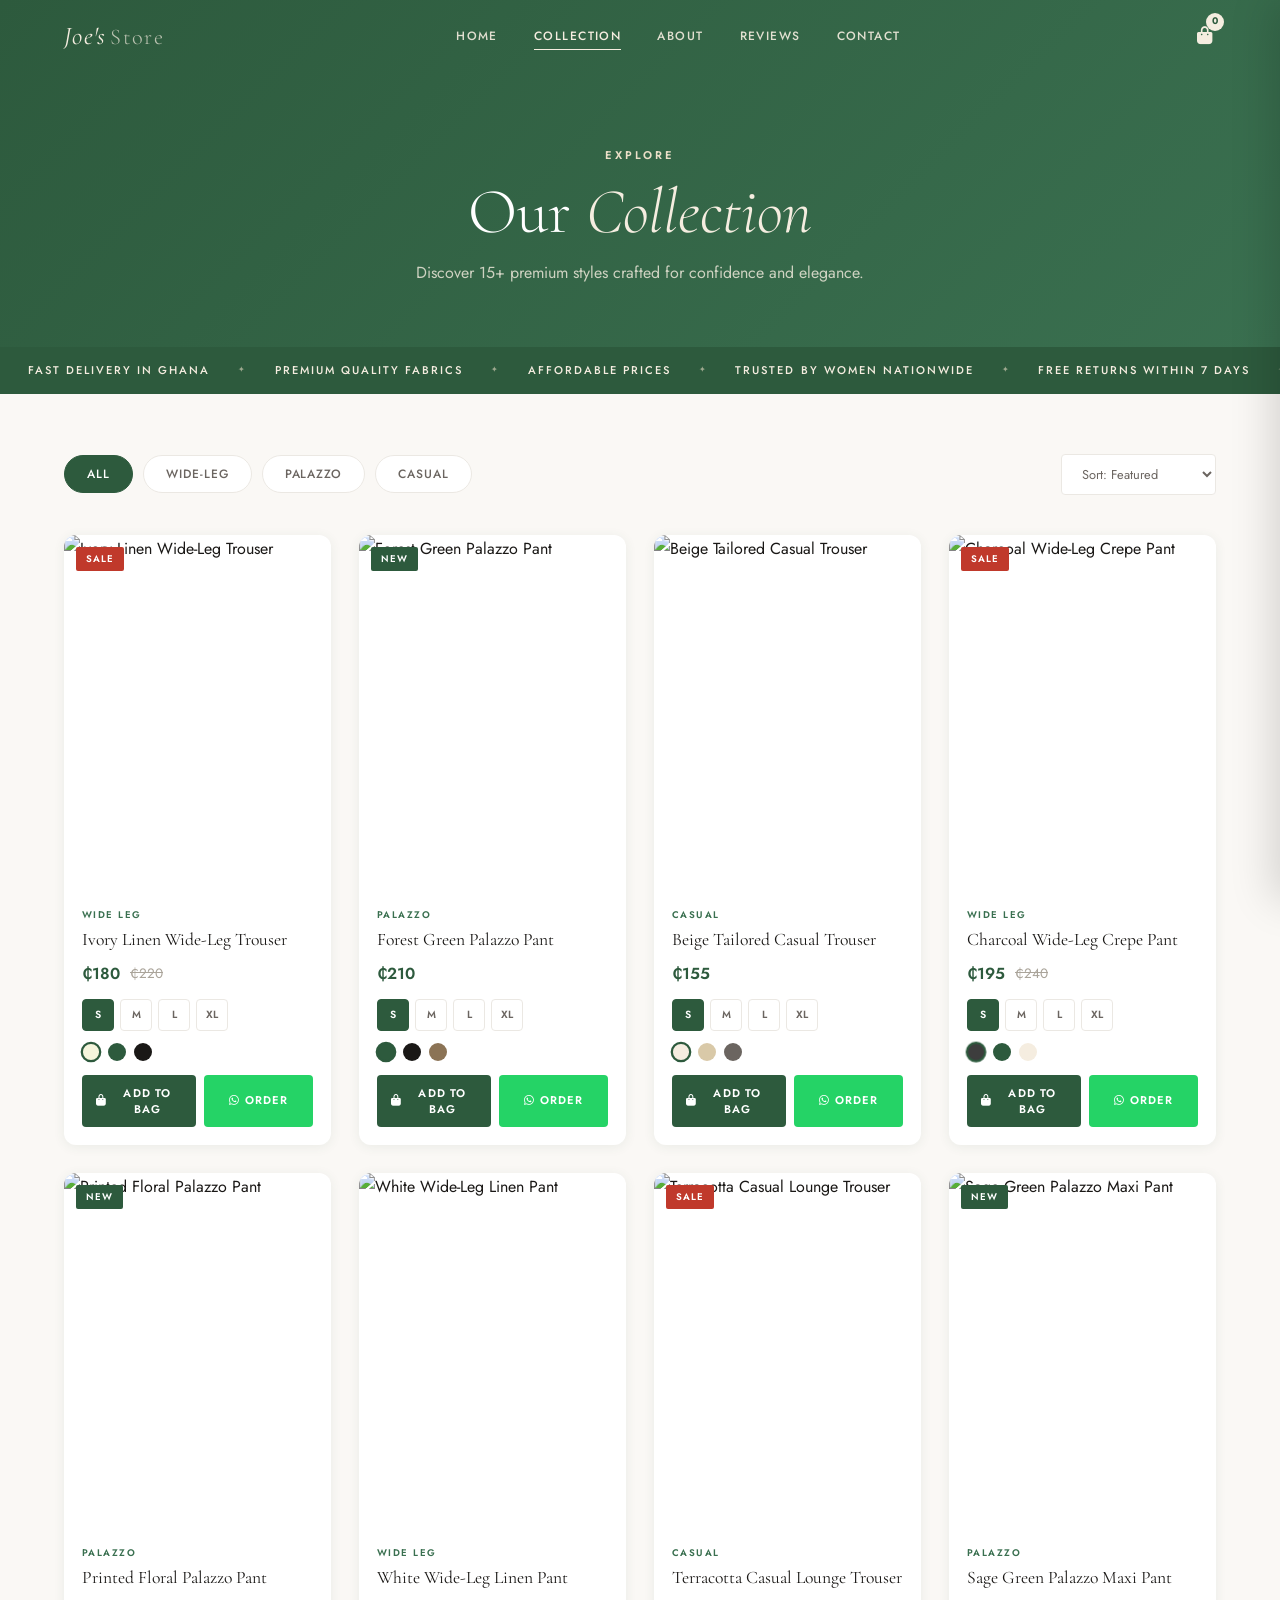
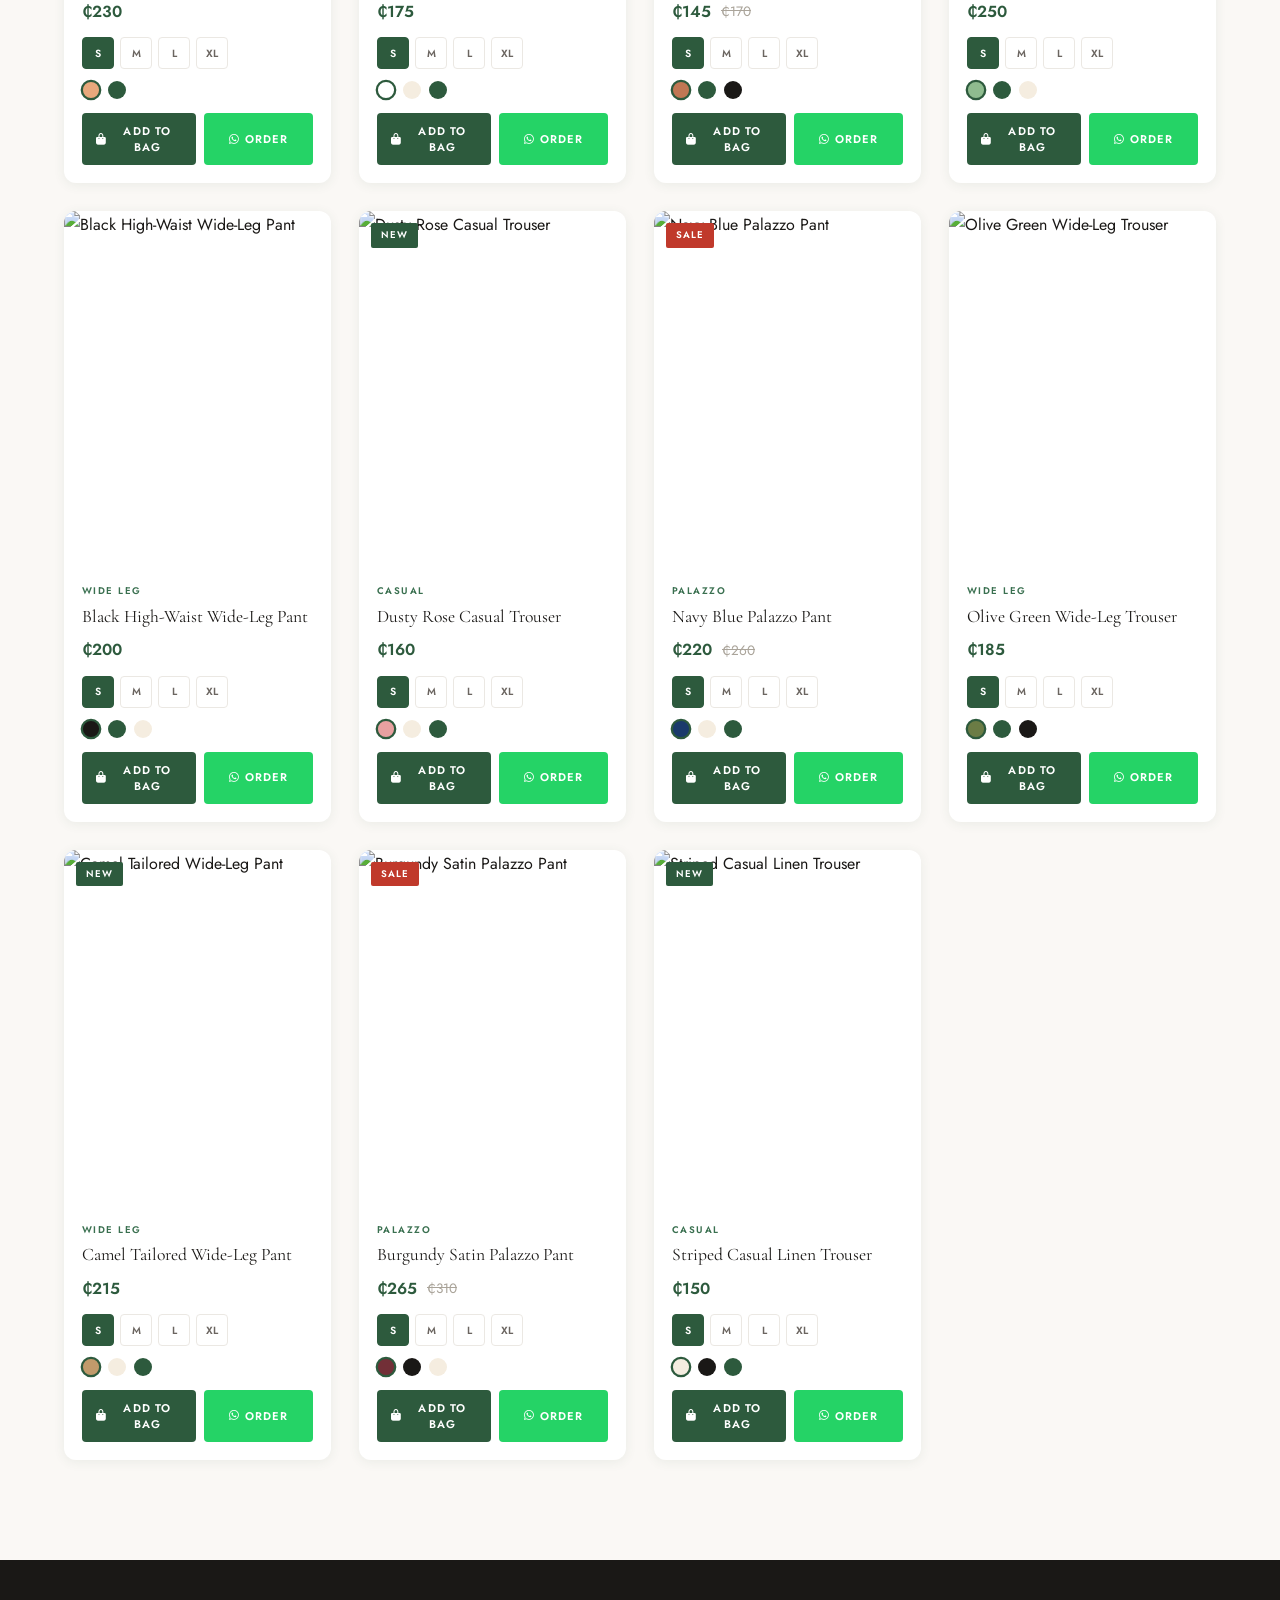
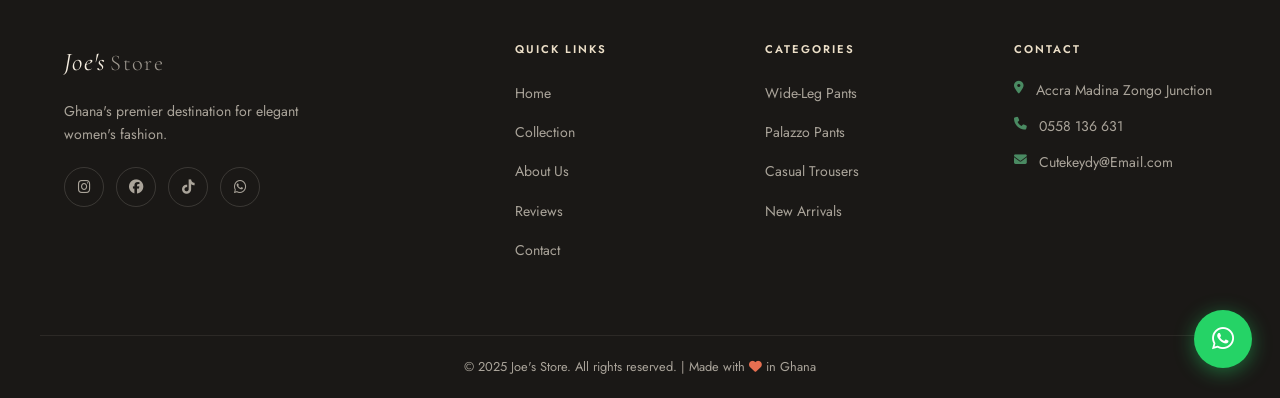
==== Collection.html @ 47471144 "first commit" ====
<!DOCTYPE html>
<html lang="en">
<head>
  <meta charset="UTF-8" />
  <meta name="viewport" content="width=device-width, initial-scale=1.0" />
  <title>Collection | Joe's Store – Premium Women's Fashion Ghana</title>
  <meta name="description" content="Browse Joe's Store full collection of wide-leg pants, palazzo pants, and casual trousers. Shop now with fast delivery across Ghana." />
  <link rel="stylesheet" href="style.css">
  <link rel="preconnect" href="https://fonts.googleapis.com" />
  <link rel="preconnect" href="https://fonts.gstatic.com" crossorigin />
  <link href="https://fonts.googleapis.com/css2?family=Cormorant+Garamond:ital,wght@0,300;0,400;0,500;0,600;1,300;1,400&family=Jost:wght@300;400;500;600&display=swap" rel="stylesheet" />
  <link rel="stylesheet" href="https://cdnjs.cloudflare.com/ajax/libs/aos/2.3.4/aos.css" />
  <link rel="stylesheet" href="https://cdnjs.cloudflare.com/ajax/libs/font-awesome/6.5.0/css/all.min.css" />
</head>
<body class="collection-page">

  <!-- POPUP NOTIFICATIONS -->
  <div id="popup-container"></div>

  <!-- BACK TO TOP -->
  <button id="back-to-top" aria-label="Back to top"><i class="fas fa-arrow-up"></i></button>

  <!-- WHATSAPP FLOAT -->
  <a href="https://wa.me/233558136631?text=Hello%20Joe's%20Store!%20I'd%20like%20to%20order." 
     class="whatsapp-float" target="_blank" rel="noopener" aria-label="Chat on WhatsApp">
    <i class="fab fa-whatsapp"></i>
    <span class="whatsapp-tooltip">Order on WhatsApp</span>
  </a>

  <!-- CART OVERLAY -->
  <div id="cart-overlay" class="cart-overlay"></div>

  <!-- CART SIDEBAR -->
  <div id="cart-sidebar" class="cart-sidebar">
    <div class="cart-header">
      <h3>Your Bag</h3>
      <button id="close-cart" aria-label="Close cart"><i class="fas fa-times"></i></button>
    </div>
    <div id="cart-items" class="cart-items"></div>
    <div class="cart-footer">
      <div class="cart-total">
        <span>Total</span>
        <span id="cart-total-price">₵0.00</span>
      </div>
      <a id="checkout-whatsapp" href="#" class="btn-checkout" target="_blank">
        <i class="fab fa-whatsapp"></i> Checkout via WhatsApp
      </a>
      <p class="cart-note">Orders processed via WhatsApp for personalised service</p>
    </div>
  </div>

  <!-- NAVIGATION -->
  <header id="navbar" class="navbar">
    <div class="nav-container">
      <a href="index.html" class="logo">
        <span class="logo-joe">Joe's</span>
        <span class="logo-store">Store</span>
      </a>
      <nav class="nav-links" id="nav-links">
        <a href="index.html" class="nav-link">Home</a>
        <a href="collection.html" class="nav-link active">Collection</a>
        <a href="index.html#about" class="nav-link">About</a>
        <a href="index.html#reviews" class="nav-link">Reviews</a>
        <a href="index.html#contact" class="nav-link">Contact</a>
      </nav>
      <div class="nav-actions">
        <button id="cart-btn" class="cart-btn" aria-label="Open cart">
          <i class="fas fa-shopping-bag"></i>
          <span id="cart-count" class="cart-count">0</span>
        </button>
        <button id="hamburger" class="hamburger" aria-label="Toggle menu">
          <span></span><span></span><span></span>
        </button>
      </div>
    </div>
  </header>

  <!-- MOBILE NAV -->
  <div id="mobile-nav" class="mobile-nav">
    <a href="index.html" class="mobile-link">Home</a>
    <a href="collection.html" class="mobile-link">Collection</a>
    <a href="index.html#about" class="mobile-link">About</a>
    <a href="index.html#reviews" class="mobile-link">Reviews</a>
    <a href="index.html#contact" class="mobile-link">Contact</a>
  </div>

  <!-- PAGE HERO -->
  <div class="page-hero">
    <div class="page-hero-content">
      <span class="section-label">Explore</span>
      <h1>Our <em>Collection</em></h1>
      <p>Discover 15+ premium styles crafted for confidence and elegance.</p>
    </div>
  </div>

  <!-- TICKER -->
  <div class="ticker-wrap">
    <div class="ticker-track">
      <span>Fast Delivery in Ghana</span><span class="ticker-dot">✦</span>
      <span>Premium Quality Fabrics</span><span class="ticker-dot">✦</span>
      <span>Affordable Prices</span><span class="ticker-dot">✦</span>
      <span>Trusted by Women Nationwide</span><span class="ticker-dot">✦</span>
      <span>Free Returns Within 7 Days</span><span class="ticker-dot">✦</span>
      <span>New Arrivals Weekly</span><span class="ticker-dot">✦</span>
      <span>Fast Delivery in Ghana</span><span class="ticker-dot">✦</span>
      <span>Premium Quality Fabrics</span><span class="ticker-dot">✦</span>
    </div>
  </div>

  <!-- FILTERS -->
  <section class="collection-section">
    <div class="container">
      <div class="filter-bar" data-aos="fade-up">
        <div class="filter-group">
          <button class="filter-btn active" data-filter="all">All</button>
          <button class="filter-btn" data-filter="wide-leg">Wide-Leg</button>
          <button class="filter-btn" data-filter="palazzo">Palazzo</button>
          <button class="filter-btn" data-filter="casual">Casual</button>
        </div>
        <div class="sort-group">
          <select id="sort-select" aria-label="Sort products">
            <option value="default">Sort: Featured</option>
            <option value="price-low">Price: Low to High</option>
            <option value="price-high">Price: High to Low</option>
            <option value="name">Name: A–Z</option>
          </select>
        </div>
      </div>
      <div class="products-grid" id="collection-grid"></div>
    </div>
  </section>

  <!-- FOOTER -->
  <footer class="footer">
    <div class="footer-container">
      <div class="footer-col">
        <a href="index.html" class="logo">
          <span class="logo-joe">Joe's</span>
          <span class="logo-store">Store</span>
        </a>
        <p class="footer-tagline">Ghana's premier destination for elegant women's fashion.</p>
        <div class="social-links">
          <a href="#" aria-label="Instagram"><i class="fab fa-instagram"></i></a>
          <a href="#" aria-label="Facebook"><i class="fab fa-facebook"></i></a>
          <a href="#" aria-label="TikTok"><i class="fab fa-tiktok"></i></a>
          <a href="https://wa.me/233558136631" aria-label="WhatsApp"><i class="fab fa-whatsapp"></i></a>
        </div>
      </div>
      <div class="footer-col">
        <h5>Quick Links</h5>
        <ul>
          <li><a href="index.html">Home</a></li>
          <li><a href="collection.html">Collection</a></li>
          <li><a href="index.html#about">About Us</a></li>
          <li><a href="index.html#reviews">Reviews</a></li>
          <li><a href="index.html#contact">Contact</a></li>
        </ul>
      </div>
      <div class="footer-col">
        <h5>Categories</h5>
        <ul>
          <li><a href="#">Wide-Leg Pants</a></li>
          <li><a href="#">Palazzo Pants</a></li>
          <li><a href="#">Casual Trousers</a></li>
          <li><a href="#">New Arrivals</a></li>
        </ul>
      </div>
      <div class="footer-col">
        <h5>Contact</h5>
        <ul class="footer-contact">
          <li><i class="fas fa-map-marker-alt"></i> Accra Madina Zongo Junction</li>
          <li><i class="fas fa-phone"></i> <a href="tel:+233558136631">0558 136 631</a></li>
          <li><i class="fas fa-envelope"></i> <a href="mailto:Cutekeydy@Email.com">Cutekeydy@Email.com</a></li>
        </ul>
      </div>
    </div>
    <div class="footer-bottom">
      <p>© 2025 Joe's Store. All rights reserved. | Made with <i class="fas fa-heart" style="color:#e76f51"></i> in Ghana</p>
    </div>
  </footer>

  <script src="https://cdnjs.cloudflare.com/ajax/libs/aos/2.3.4/aos.js"></script>
  <script src="main.js"></script>
</body>
</html>
---- style.css ----
/* =====================================================
   JOE'S STORE — PREMIUM FASHION CSS
   ===================================================== */

/* ── CSS VARIABLES ── */
:root {
  --beige: #f5ede0;
  --beige-mid: #ecdfc8;
  --beige-dark: #d9c9a8;
  --green: #2d5a3d;
  --green-mid: #3a7050;
  --green-light: #4a8a62;
  --green-pale: #e8f0ea;
  --white: #ffffff;
  --off-white: #faf8f5;
  --gray-100: #f5f3f0;
  --gray-200: #ebe8e3;
  --gray-400: #aaa49a;
  --gray-600: #6b6560;
  --gray-900: #1a1816;
  --font-serif: 'Cormorant Garamond', Georgia, serif;
  --font-sans: 'Jost', sans-serif;
  --shadow-sm: 0 2px 12px rgba(45,90,61,0.08);
  --shadow-md: 0 8px 32px rgba(45,90,61,0.12);
  --shadow-lg: 0 20px 60px rgba(45,90,61,0.15);
  --radius: 4px;
  --radius-lg: 12px;
  --transition: all 0.3s cubic-bezier(0.4, 0, 0.2, 1);
}

/* ── RESET & BASE ── */
*, *::before, *::after { box-sizing: border-box; margin: 0; padding: 0; }

html {
  scroll-behavior: smooth;
  font-size: 16px;
}

body {
  font-family: var(--font-sans);
  background: var(--off-white);
  color: var(--gray-900);
  line-height: 1.7;
  overflow-x: hidden;
}

body.menu-open, body.cart-open { overflow: hidden; }

img { max-width: 100%; height: auto; display: block; }
a { text-decoration: none; color: inherit; }
ul { list-style: none; }
button { cursor: pointer; border: none; background: none; font-family: inherit; }

.container {
  max-width: 1200px;
  margin: 0 auto;
  padding: 0 24px;
}

/* ── PRELOADER ── */
#preloader {
  position: fixed;
  inset: 0;
  background: var(--green);
  z-index: 9999;
  display: flex;
  align-items: center;
  justify-content: center;
  transition: opacity 0.6s ease, visibility 0.6s ease;
}
#preloader.hidden { opacity: 0; visibility: hidden; pointer-events: none; }

.preloader-inner { text-align: center; }

.preloader-logo {
  display: block;
  font-family: var(--font-serif);
  font-size: 2.5rem;
  font-weight: 300;
  color: var(--beige);
  letter-spacing: 0.1em;
  margin-bottom: 24px;
}

.preloader-bar {
  width: 200px;
  height: 2px;
  background: rgba(245,237,224,0.2);
  border-radius: 2px;
  overflow: hidden;
  margin: 0 auto;
}

.preloader-progress {
  height: 100%;
  background: var(--beige);
  border-radius: 2px;
  width: 0;
  animation: loadBar 1.8s ease forwards;
}

@keyframes loadBar { to { width: 100%; } }

/* ── TYPOGRAPHY ── */
.section-label {
  display: inline-block;
  font-family: var(--font-sans);
  font-size: 0.7rem;
  font-weight: 600;
  letter-spacing: 0.25em;
  text-transform: uppercase;
  color: var(--green-mid);
  margin-bottom: 12px;
}

.section-title {
  font-family: var(--font-serif);
  font-size: clamp(2rem, 4vw, 3rem);
  font-weight: 400;
  line-height: 1.15;
  color: var(--gray-900);
  margin-bottom: 16px;
}

.section-title em {
  font-style: italic;
  color: var(--green);
}

.section-sub {
  font-size: 1rem;
  color: var(--gray-600);
  max-width: 520px;
}

.section-head { margin-bottom: 56px; }
.section-head.centered { text-align: center; }
.section-head.centered .section-sub { margin: 0 auto; }

.section { padding: 100px 0; }

/* ── BUTTONS ── */
.btn-primary {
  display: inline-flex;
  align-items: center;
  gap: 10px;
  background: var(--green);
  color: var(--white);
  font-family: var(--font-sans);
  font-size: 0.8rem;
  font-weight: 500;
  letter-spacing: 0.12em;
  text-transform: uppercase;
  padding: 14px 32px;
  border-radius: var(--radius);
  transition: var(--transition);
  border: 1.5px solid var(--green);
}
.btn-primary:hover {
  background: var(--green-mid);
  border-color: var(--green-mid);
  transform: translateY(-2px);
  box-shadow: var(--shadow-md);
}
.btn-primary.full-width { width: 100%; justify-content: center; }

.btn-secondary {
  display: inline-flex;
  align-items: center;
  gap: 10px;
  background: transparent;
  color: var(--green);
  font-family: var(--font-sans);
  font-size: 0.8rem;
  font-weight: 500;
  letter-spacing: 0.12em;
  text-transform: uppercase;
  padding: 13px 30px;
  border-radius: var(--radius);
  border: 1.5px solid var(--green);
  transition: var(--transition);
}
.btn-secondary:hover {
  background: var(--green);
  color: var(--white);
}

.btn-hero {
  display: inline-flex;
  align-items: center;
  gap: 10px;
  background: var(--beige);
  color: var(--green);
  font-family: var(--font-sans);
  font-size: 0.8rem;
  font-weight: 600;
  letter-spacing: 0.15em;
  text-transform: uppercase;
  padding: 16px 36px;
  border-radius: var(--radius);
  transition: var(--transition);
  border: 1.5px solid transparent;
}
.btn-hero:hover {
  background: transparent;
  color: var(--beige);
  border-color: var(--beige);
  transform: translateY(-2px);
}

/* ── NAVBAR ── */
.navbar {
  position: fixed;
  top: 0; left: 0; right: 0;
  z-index: 1000;
  background: transparent;
  transition: background 0.4s ease, box-shadow 0.4s ease;
  padding: 0;
}
.navbar.scrolled {
  background: var(--white);
  box-shadow: var(--shadow-sm);
}
.navbar.scrolled .logo-joe { color: var(--green); }
.navbar.scrolled .logo-store { color: var(--gray-600); }
.navbar.scrolled .nav-link { color: var(--gray-900); }
.navbar.scrolled .nav-link:hover { color: var(--green); }
.navbar.scrolled .cart-btn { color: var(--gray-900); }
.navbar.scrolled .hamburger span { background: var(--gray-900); }

.nav-container {
  max-width: 1200px;
  margin: 0 auto;
  padding: 0 24px;
  height: 72px;
  display: flex;
  align-items: center;
  justify-content: space-between;
}

.logo {
  display: flex;
  align-items: baseline;
  gap: 4px;
  font-family: var(--font-serif);
  font-size: 1.6rem;
  font-weight: 400;
  letter-spacing: 0.05em;
}
.logo-joe { color: var(--beige); font-style: italic; transition: color 0.3s; }
.logo-store { color: rgba(245,237,224,0.7); font-weight: 300; font-size: 1.4rem; transition: color 0.3s; }

.nav-links {
  display: flex;
  align-items: center;
  gap: 36px;
}

.nav-link {
  font-size: 0.75rem;
  font-weight: 500;
  letter-spacing: 0.12em;
  text-transform: uppercase;
  color: rgba(245,237,224,0.9);
  position: relative;
  transition: color 0.3s;
}
.nav-link::after {
  content: '';
  position: absolute;
  bottom: -4px; left: 0;
  width: 0; height: 1.5px;
  background: currentColor;
  transition: width 0.3s ease;
}
.nav-link:hover::after,
.nav-link.active::after { width: 100%; }
.nav-link.active { color: var(--beige); }

.nav-actions { display: flex; align-items: center; gap: 16px; }

.cart-btn {
  position: relative;
  color: var(--beige);
  font-size: 1.1rem;
  padding: 4px;
  transition: var(--transition);
}
.cart-btn:hover { transform: scale(1.1); }

.cart-count {
  position: absolute;
  top: -6px; right: -8px;
  background: var(--beige);
  color: var(--green);
  font-size: 0.6rem;
  font-weight: 700;
  min-width: 18px;
  height: 18px;
  border-radius: 50%;
  display: flex;
  align-items: center;
  justify-content: center;
  line-height: 1;
}
.navbar.scrolled .cart-count { background: var(--green); color: var(--white); }

.hamburger {
  display: none;
  flex-direction: column;
  gap: 5px;
  padding: 4px;
  width: 30px;
}
.hamburger span {
  display: block;
  height: 1.5px;
  background: var(--beige);
  border-radius: 2px;
  transition: var(--transition);
  transform-origin: center;
}
.hamburger.open span:nth-child(1) { transform: rotate(45deg) translate(4.5px, 4.5px); }
.hamburger.open span:nth-child(2) { opacity: 0; transform: scaleX(0); }
.hamburger.open span:nth-child(3) { transform: rotate(-45deg) translate(4.5px, -4.5px); }

/* ── MOBILE NAV ── */
.mobile-nav {
  position: fixed;
  top: 72px; left: 0; right: 0;
  background: var(--white);
  z-index: 999;
  padding: 0;
  max-height: 0;
  overflow: hidden;
  transition: max-height 0.4s ease, box-shadow 0.4s ease;
  box-shadow: none;
}
.mobile-nav.open {
  max-height: 400px;
  box-shadow: var(--shadow-md);
}
.mobile-link {
  display: block;
  padding: 16px 28px;
  font-size: 0.85rem;
  font-weight: 500;
  letter-spacing: 0.1em;
  text-transform: uppercase;
  color: var(--gray-900);
  border-bottom: 1px solid var(--gray-200);
  transition: background 0.2s;
}
.mobile-link:hover { background: var(--gray-100); color: var(--green); }

/* ── HERO ── */
.hero {
  position: relative;
  height: 100vh;
  min-height: 600px;
  overflow: hidden;
}

.hero-slides { position: absolute; inset: 0; }

.hero-slide {
  position: absolute;
  inset: 0;
  background-size: cover;
  background-position: center;
  opacity: 0;
  transition: opacity 1.2s cubic-bezier(0.4, 0, 0.2, 1);
}
.hero-slide.active { opacity: 1; }

.slide-overlay {
  position: absolute;
  inset: 0;
  background: linear-gradient(
    135deg,
    rgba(26,24,22,0.72) 0%,
    rgba(45,90,61,0.4) 60%,
    rgba(26,24,22,0.3) 100%
  );
}

.slide-content {
  position: relative;
  z-index: 2;
  height: 100%;
  display: flex;
  flex-direction: column;
  justify-content: center;
  padding: 0 8vw;
  padding-top: 72px;
}

.slide-badge {
  display: inline-block;
  font-size: 0.65rem;
  font-weight: 500;
  letter-spacing: 0.2em;
  text-transform: uppercase;
  color: var(--beige-mid);
  margin-bottom: 20px;
  opacity: 0;
  transform: translateY(20px);
  animation: slideUp 0.8s ease forwards 0.3s;
}

.slide-title {
  font-family: var(--font-serif);
  font-size: clamp(3rem, 7vw, 6rem);
  font-weight: 300;
  line-height: 1.05;
  color: var(--white);
  margin-bottom: 20px;
  opacity: 0;
  transform: translateY(30px);
  animation: slideUp 0.9s ease forwards 0.5s;
}
.slide-title em { color: var(--beige); font-style: italic; }

.slide-sub {
  font-size: clamp(0.9rem, 1.5vw, 1.1rem);
  color: rgba(245,237,224,0.8);
  max-width: 480px;
  margin-bottom: 36px;
  line-height: 1.7;
  opacity: 0;
  transform: translateY(20px);
  animation: slideUp 0.9s ease forwards 0.7s;
}

.hero-slide.active .slide-badge,
.hero-slide.active .slide-title,
.hero-slide.active .slide-sub,
.hero-slide.active .btn-hero {
  animation-play-state: running;
}

.hero-slide:not(.active) .slide-badge,
.hero-slide:not(.active) .slide-title,
.hero-slide:not(.active) .slide-sub,
.hero-slide:not(.active) .btn-hero {
  opacity: 0;
  animation: none;
}

.btn-hero {
  opacity: 0;
  transform: translateY(20px);
  animation: slideUp 0.9s ease forwards 0.9s;
  width: fit-content;
}

@keyframes slideUp {
  to { opacity: 1; transform: translateY(0); }
}

.hero-controls {
  position: absolute;
  bottom: 36px;
  left: 50%;
  transform: translateX(-50%);
  z-index: 10;
  display: flex;
  align-items: center;
  gap: 20px;
}

.hero-prev, .hero-next {
  width: 40px; height: 40px;
  border-radius: 50%;
  border: 1.5px solid rgba(245,237,224,0.5);
  color: var(--beige);
  font-size: 0.75rem;
  display: flex;
  align-items: center;
  justify-content: center;
  transition: var(--transition);
}
.hero-prev:hover, .hero-next:hover {
  background: rgba(245,237,224,0.15);
  border-color: var(--beige);
}

.hero-dots { display: flex; gap: 8px; }

.hero-dot {
  width: 6px; height: 6px;
  border-radius: 50%;
  background: rgba(245,237,224,0.4);
  cursor: pointer;
  transition: var(--transition);
}
.hero-dot.active {
  background: var(--beige);
  width: 24px;
  border-radius: 3px;
}

/* ── TICKER ── */
.ticker-wrap {
  background: var(--green);
  overflow: hidden;
  padding: 14px 0;
}

.ticker-track {
  display: flex;
  align-items: center;
  gap: 0;
  white-space: nowrap;
  animation: ticker 30s linear infinite;
}

.ticker-track span {
  font-size: 0.7rem;
  font-weight: 500;
  letter-spacing: 0.18em;
  text-transform: uppercase;
  color: var(--beige);
  padding: 0 28px;
}

.ticker-dot {
  color: var(--beige-mid) !important;
  font-size: 0.5rem !important;
  padding: 0 !important;
  opacity: 0.6;
}

@keyframes ticker {
  0% { transform: translateX(0); }
  100% { transform: translateX(-50%); }
}

/* ── COLLECTION PREVIEW GRID ── */
.collection-preview { background: var(--off-white); }

.products-grid {
  display: grid;
  grid-template-columns: repeat(auto-fill, minmax(260px, 1fr));
  gap: 28px;
}

.preview-grid { grid-template-columns: repeat(4, 1fr); }

/* ── PRODUCT CARD ── */
.product-card {
  background: var(--white);
  border-radius: var(--radius-lg);
  overflow: hidden;
  box-shadow: var(--shadow-sm);
  transition: var(--transition);
  position: relative;
}
.product-card:hover {
  transform: translateY(-6px);
  box-shadow: var(--shadow-md);
}

.product-image-wrap {
  position: relative;
  overflow: hidden;
  aspect-ratio: 3/4;
}

.product-image-wrap img {
  width: 100%; height: 100%;
  object-fit: cover;
  transition: transform 0.6s cubic-bezier(0.4, 0, 0.2, 1);
}
.product-card:hover .product-image-wrap img { transform: scale(1.06); }

.product-badge {
  position: absolute;
  top: 12px; left: 12px;
  background: var(--green);
  color: var(--white);
  font-size: 0.6rem;
  font-weight: 600;
  letter-spacing: 0.1em;
  text-transform: uppercase;
  padding: 4px 10px;
  border-radius: 2px;
}
.product-badge.sale { background: #c0392b; }
.product-badge.new { background: var(--green); }

.product-actions-hover {
  position: absolute;
  bottom: 0; left: 0; right: 0;
  background: linear-gradient(to top, rgba(45,90,61,0.9), transparent);
  padding: 20px 16px 16px;
  transform: translateY(100%);
  transition: transform 0.35s ease;
  display: flex;
  gap: 8px;
}
.product-card:hover .product-actions-hover { transform: translateY(0); }

.product-info {
  padding: 16px 18px 18px;
}

.product-category {
  font-size: 0.6rem;
  font-weight: 600;
  letter-spacing: 0.15em;
  text-transform: uppercase;
  color: var(--green-mid);
  margin-bottom: 6px;
}

.product-name {
  font-family: var(--font-serif);
  font-size: 1.1rem;
  font-weight: 400;
  color: var(--gray-900);
  margin-bottom: 8px;
  line-height: 1.3;
}

.product-price-row {
  display: flex;
  align-items: center;
  gap: 10px;
  margin-bottom: 12px;
}

.product-price {
  font-size: 1rem;
  font-weight: 600;
  color: var(--green);
}
.product-price-old {
  font-size: 0.85rem;
  color: var(--gray-400);
  text-decoration: line-through;
}

.product-sizes {
  display: flex;
  gap: 6px;
  margin-bottom: 12px;
  flex-wrap: wrap;
}

.size-btn {
  width: 32px; height: 32px;
  border-radius: 4px;
  border: 1.5px solid var(--gray-200);
  font-size: 0.65rem;
  font-weight: 600;
  color: var(--gray-600);
  transition: var(--transition);
  display: flex;
  align-items: center;
  justify-content: center;
}
.size-btn:hover, .size-btn.selected {
  border-color: var(--green);
  background: var(--green);
  color: var(--white);
}

.product-colors {
  display: flex;
  gap: 8px;
  margin-bottom: 14px;
  align-items: center;
}

.color-dot {
  width: 18px; height: 18px;
  border-radius: 50%;
  cursor: pointer;
  border: 2px solid transparent;
  transition: var(--transition);
}
.color-dot:hover, .color-dot.selected {
  border-color: var(--green);
  transform: scale(1.15);
}

.product-btns {
  display: flex;
  gap: 8px;
}

.btn-add-cart {
  flex: 1;
  background: var(--green);
  color: var(--white);
  font-size: 0.7rem;
  font-weight: 600;
  letter-spacing: 0.1em;
  text-transform: uppercase;
  padding: 10px 14px;
  border-radius: var(--radius);
  transition: var(--transition);
  display: flex;
  align-items: center;
  justify-content: center;
  gap: 6px;
}
.btn-add-cart:hover { background: var(--green-mid); }

.btn-whatsapp-product {
  flex: 1;
  background: #25D366;
  color: var(--white);
  font-size: 0.7rem;
  font-weight: 600;
  letter-spacing: 0.08em;
  padding: 10px 12px;
  border-radius: var(--radius);
  transition: var(--transition);
  display: flex;
  align-items: center;
  justify-content: center;
  gap: 6px;
  text-transform: uppercase;
}
.btn-whatsapp-product:hover { background: #1ebe5d; }

.collection-cta { text-align: center; margin-top: 56px; }

/* ── ABOUT ── */
.about-section { background: var(--beige); }

.about-container {
  display: grid;
  grid-template-columns: 1fr 1fr;
  gap: 80px;
  align-items: center;
}

.about-image {
  position: relative;
}

.about-image img {
  width: 100%;
  aspect-ratio: 4/5;
  object-fit: cover;
  border-radius: var(--radius-lg);
  box-shadow: var(--shadow-lg);
}

.about-badge {
  position: absolute;
  bottom: -20px; right: -20px;
  background: var(--green);
  color: var(--beige);
  font-size: 0.7rem;
  font-weight: 500;
  letter-spacing: 0.1em;
  padding: 14px 20px;
  border-radius: var(--radius);
}

.about-content p {
  font-size: 1rem;
  color: var(--gray-600);
  margin-bottom: 20px;
  line-height: 1.8;
}

.about-stats {
  display: flex;
  gap: 32px;
  margin-top: 36px;
  padding-top: 32px;
  border-top: 1px solid var(--beige-dark);
}

.stat strong {
  display: block;
  font-family: var(--font-serif);
  font-size: 1.8rem;
  font-weight: 500;
  color: var(--green);
  margin-bottom: 4px;
}

.stat span {
  font-size: 0.75rem;
  color: var(--gray-600);
  letter-spacing: 0.08em;
}

/* ── WHY ── */
.why-section { background: var(--off-white); }

.why-grid {
  display: grid;
  grid-template-columns: repeat(4, 1fr);
  gap: 24px;
}

.why-card {
  background: var(--white);
  border-radius: var(--radius-lg);
  padding: 36px 28px;
  text-align: center;
  box-shadow: var(--shadow-sm);
  transition: var(--transition);
  border-bottom: 3px solid transparent;
}
.why-card:hover {
  border-bottom-color: var(--green);
  transform: translateY(-4px);
  box-shadow: var(--shadow-md);
}

.why-icon {
  width: 60px; height: 60px;
  background: var(--green-pale);
  border-radius: 50%;
  display: flex;
  align-items: center;
  justify-content: center;
  margin: 0 auto 20px;
  font-size: 1.3rem;
  color: var(--green);
  transition: var(--transition);
}
.why-card:hover .why-icon {
  background: var(--green);
  color: var(--white);
}

.why-card h4 {
  font-family: var(--font-serif);
  font-size: 1.2rem;
  font-weight: 500;
  color: var(--gray-900);
  margin-bottom: 12px;
}

.why-card p {
  font-size: 0.9rem;
  color: var(--gray-600);
  line-height: 1.7;
}

/* ── COUNTDOWN ── */
.countdown-section {
  background: linear-gradient(135deg, var(--green) 0%, var(--green-mid) 100%);
  padding: 80px 0;
}

.countdown-inner { text-align: center; }
.countdown-inner .section-label { color: var(--beige-mid); }

.countdown-title {
  font-family: var(--font-serif);
  font-size: clamp(2rem, 4vw, 3rem);
  font-weight: 300;
  color: var(--white);
  margin-bottom: 40px;
}

.countdown-timer {
  display: flex;
  align-items: center;
  justify-content: center;
  gap: 8px;
  margin-bottom: 32px;
  flex-wrap: wrap;
}

.time-block {
  background: rgba(245,237,224,0.1);
  border: 1px solid rgba(245,237,224,0.2);
  border-radius: var(--radius-lg);
  padding: 20px 28px;
  min-width: 90px;
  text-align: center;
}

.time-block span {
  display: block;
  font-family: var(--font-serif);
  font-size: 3rem;
  font-weight: 300;
  color: var(--beige);
  line-height: 1;
  margin-bottom: 6px;
}

.time-block label {
  font-size: 0.6rem;
  font-weight: 600;
  letter-spacing: 0.15em;
  text-transform: uppercase;
  color: var(--beige-mid);
}

.time-sep {
  font-size: 2rem;
  color: rgba(245,237,224,0.4);
  margin-top: -16px;
  font-family: var(--font-serif);
}

.countdown-text {
  font-size: 1rem;
  color: rgba(245,237,224,0.85);
  margin-bottom: 32px;
}
.countdown-text strong { color: var(--beige); }

/* ── REVIEWS ── */
.reviews-section { background: var(--gray-100); }

.google-badge {
  display: inline-flex;
  align-items: center;
  gap: 8px;
  background: var(--white);
  border: 1px solid var(--gray-200);
  border-radius: 20px;
  padding: 6px 14px;
  font-size: 0.75rem;
  font-weight: 500;
  color: var(--gray-600);
  margin-top: 12px;
}
.google-badge i { color: #4285f4; }

.reviews-grid {
  display: grid;
  grid-template-columns: repeat(3, 1fr);
  gap: 24px;
  margin-bottom: 48px;
}

.review-card {
  background: var(--white);
  border-radius: var(--radius-lg);
  padding: 28px;
  box-shadow: var(--shadow-sm);
  transition: var(--transition);
}
.review-card:hover {
  box-shadow: var(--shadow-md);
  transform: translateY(-3px);
}

.review-stars {
  color: #f4c542;
  font-size: 0.9rem;
  letter-spacing: 2px;
  margin-bottom: 14px;
}

.review-card p {
  font-size: 0.92rem;
  color: var(--gray-600);
  line-height: 1.75;
  margin-bottom: 20px;
  font-style: italic;
}

.reviewer {
  display: flex;
  align-items: center;
  gap: 12px;
}

.reviewer-avatar {
  width: 42px; height: 42px;
  background: var(--green);
  color: var(--beige);
  border-radius: 50%;
  font-size: 0.75rem;
  font-weight: 600;
  display: flex;
  align-items: center;
  justify-content: center;
  flex-shrink: 0;
}

.reviewer strong {
  display: block;
  font-size: 0.88rem;
  font-weight: 600;
  color: var(--gray-900);
}

.reviewer span {
  font-size: 0.75rem;
  color: var(--gray-400);
}

.reviews-cta { text-align: center; }

/* ── FAQ ── */
.faq-section { background: var(--off-white); }

.faq-container { max-width: 760px; }

.faq-list { margin-top: 20px; }

.faq-item {
  border-bottom: 1px solid var(--gray-200);
}

.faq-q {
  width: 100%;
  display: flex;
  align-items: center;
  justify-content: space-between;
  padding: 20px 0;
  font-size: 0.95rem;
  font-weight: 500;
  color: var(--gray-900);
  text-align: left;
  gap: 16px;
  transition: color 0.3s;
}
.faq-q:hover { color: var(--green); }

.faq-q i {
  font-size: 0.75rem;
  color: var(--green);
  flex-shrink: 0;
  transition: transform 0.3s ease;
}
.faq-item.open .faq-q i { transform: rotate(45deg); }

.faq-a {
  max-height: 0;
  overflow: hidden;
  transition: max-height 0.4s ease, padding 0.3s ease;
}
.faq-item.open .faq-a { max-height: 200px; }

.faq-a p {
  font-size: 0.9rem;
  color: var(--gray-600);
  line-height: 1.8;
  padding-bottom: 20px;
}

/* ── CONTACT ── */
.contact-section { background: var(--beige); }

.contact-container {
  display: grid;
  grid-template-columns: 1fr 1fr;
  gap: 80px;
  align-items: start;
}

.contact-item {
  display: flex;
  align-items: flex-start;
  gap: 16px;
  margin-bottom: 20px;
}

.contact-item i {
  width: 20px;
  color: var(--green);
  font-size: 0.9rem;
  margin-top: 3px;
  flex-shrink: 0;
}

.contact-item p, .contact-item a {
  font-size: 0.95rem;
  color: var(--gray-600);
  line-height: 1.6;
}
.contact-item a:hover { color: var(--green); }

.social-links {
  display: flex;
  gap: 12px;
  margin-top: 28px;
}

.social-links a {
  width: 40px; height: 40px;
  border-radius: 50%;
  border: 1.5px solid var(--gray-200);
  display: flex;
  align-items: center;
  justify-content: center;
  font-size: 0.9rem;
  color: var(--gray-600);
  transition: var(--transition);
}
.social-links a:hover {
  background: var(--green);
  border-color: var(--green);
  color: var(--white);
}

/* Contact Form */
.contact-form-wrap {
  background: var(--white);
  border-radius: var(--radius-lg);
  padding: 40px;
  box-shadow: var(--shadow-sm);
}

.form-group { margin-bottom: 16px; }

.form-group input,
.form-group textarea {
  width: 100%;
  padding: 14px 18px;
  border: 1.5px solid var(--gray-200);
  border-radius: var(--radius);
  font-family: var(--font-sans);
  font-size: 0.9rem;
  color: var(--gray-900);
  background: var(--off-white);
  transition: border-color 0.3s;
  outline: none;
  resize: none;
}
.form-group input:focus,
.form-group textarea:focus {
  border-color: var(--green);
  background: var(--white);
}
.form-group input::placeholder,
.form-group textarea::placeholder { color: var(--gray-400); }

/* ── CART SIDEBAR ── */
.cart-overlay {
  position: fixed;
  inset: 0;
  background: rgba(26,24,22,0.5);
  z-index: 1100;
  opacity: 0;
  visibility: hidden;
  transition: opacity 0.3s ease, visibility 0.3s ease;
  backdrop-filter: blur(2px);
}
.cart-overlay.active { opacity: 1; visibility: visible; }

.cart-sidebar {
  position: fixed;
  top: 0; right: 0;
  width: min(420px, 100vw);
  height: 100vh;
  background: var(--white);
  z-index: 1200;
  transform: translateX(100%);
  transition: transform 0.4s cubic-bezier(0.4, 0, 0.2, 1);
  display: flex;
  flex-direction: column;
  box-shadow: -8px 0 40px rgba(0,0,0,0.15);
}
.cart-sidebar.open { transform: translateX(0); }

.cart-header {
  padding: 24px 28px;
  border-bottom: 1px solid var(--gray-200);
  display: flex;
  align-items: center;
  justify-content: space-between;
}

.cart-header h3 {
  font-family: var(--font-serif);
  font-size: 1.4rem;
  font-weight: 400;
}

#close-cart {
  width: 36px; height: 36px;
  border-radius: 50%;
  background: var(--gray-100);
  display: flex;
  align-items: center;
  justify-content: center;
  font-size: 0.9rem;
  color: var(--gray-600);
  transition: var(--transition);
}
#close-cart:hover { background: var(--gray-200); }

.cart-items {
  flex: 1;
  overflow-y: auto;
  padding: 20px 28px;
}

.cart-empty {
  text-align: center;
  padding: 60px 20px;
  color: var(--gray-400);
}

.cart-empty i { font-size: 3rem; margin-bottom: 16px; }
.cart-empty p { font-size: 0.9rem; }

.cart-item {
  display: flex;
  gap: 14px;
  padding: 14px 0;
  border-bottom: 1px solid var(--gray-200);
}

.cart-item-img {
  width: 72px; height: 90px;
  border-radius: var(--radius);
  object-fit: cover;
  flex-shrink: 0;
}

.cart-item-info { flex: 1; }

.cart-item-name {
  font-family: var(--font-serif);
  font-size: 0.95rem;
  font-weight: 400;
  color: var(--gray-900);
  margin-bottom: 4px;
}

.cart-item-meta {
  font-size: 0.75rem;
  color: var(--gray-400);
  margin-bottom: 10px;
}

.cart-item-controls {
  display: flex;
  align-items: center;
  gap: 10px;
}

.qty-btn {
  width: 28px; height: 28px;
  border-radius: var(--radius);
  background: var(--gray-100);
  font-size: 0.8rem;
  color: var(--gray-900);
  display: flex;
  align-items: center;
  justify-content: center;
  transition: var(--transition);
}
.qty-btn:hover { background: var(--green); color: var(--white); }

.qty-display { font-size: 0.9rem; font-weight: 600; min-width: 20px; text-align: center; }

.cart-item-price {
  font-size: 0.9rem;
  font-weight: 600;
  color: var(--green);
  white-space: nowrap;
  align-self: center;
}

.btn-remove-item {
  font-size: 0.75rem;
  color: var(--gray-400);
  transition: color 0.3s;
  padding: 2px;
}
.btn-remove-item:hover { color: #c0392b; }

.cart-footer {
  padding: 20px 28px 28px;
  border-top: 1px solid var(--gray-200);
  background: var(--off-white);
}

.cart-total {
  display: flex;
  justify-content: space-between;
  align-items: center;
  margin-bottom: 16px;
  font-size: 1rem;
  font-weight: 600;
}

#cart-total-price { color: var(--green); font-size: 1.2rem; }

.btn-checkout {
  display: flex;
  align-items: center;
  justify-content: center;
  gap: 10px;
  width: 100%;
  background: #25D366;
  color: var(--white);
  font-size: 0.8rem;
  font-weight: 600;
  letter-spacing: 0.1em;
  text-transform: uppercase;
  padding: 15px;
  border-radius: var(--radius);
  transition: var(--transition);
  margin-bottom: 10px;
}
.btn-checkout:hover { background: #1ebe5d; }
.btn-checkout i { font-size: 1.1rem; }

.cart-note {
  font-size: 0.72rem;
  color: var(--gray-400);
  text-align: center;
  line-height: 1.5;
}

/* ── POPUP NOTIFICATIONS ── */
#popup-container {
  position: fixed;
  bottom: 100px;
  left: 20px;
  z-index: 2000;
  display: flex;
  flex-direction: column;
  gap: 10px;
}

.popup-notification {
  display: flex;
  align-items: center;
  gap: 12px;
  background: var(--white);
  border-radius: var(--radius-lg);
  padding: 14px 18px;
  box-shadow: var(--shadow-md);
  max-width: 300px;
  border-left: 4px solid var(--green);
  animation: popupIn 0.4s cubic-bezier(0.4, 0, 0.2, 1) forwards;
  transition: opacity 0.3s ease;
}
.popup-notification.fade-out { opacity: 0; transform: translateX(-10px); }

.popup-icon {
  width: 36px; height: 36px;
  background: var(--green-pale);
  border-radius: 50%;
  display: flex;
  align-items: center;
  justify-content: center;
  font-size: 0.9rem;
  color: var(--green);
  flex-shrink: 0;
}

.popup-text strong {
  display: block;
  font-size: 0.82rem;
  font-weight: 600;
  color: var(--gray-900);
  margin-bottom: 2px;
}

.popup-text span {
  font-size: 0.72rem;
  color: var(--gray-400);
}

@keyframes popupIn {
  from { opacity: 0; transform: translateX(-20px); }
  to { opacity: 1; transform: translateX(0); }
}

/* ── WHATSAPP FLOAT ── */
.whatsapp-float {
  position: fixed;
  bottom: 30px; right: 28px;
  width: 58px; height: 58px;
  background: #25D366;
  border-radius: 50%;
  display: flex;
  align-items: center;
  justify-content: center;
  font-size: 1.6rem;
  color: var(--white);
  z-index: 900;
  box-shadow: 0 4px 20px rgba(37,211,102,0.45);
  transition: var(--transition);
}
.whatsapp-float:hover {
  transform: scale(1.1);
  box-shadow: 0 8px 28px rgba(37,211,102,0.55);
}
.whatsapp-tooltip {
  position: absolute;
  right: 68px;
  background: var(--gray-900);
  color: var(--white);
  font-size: 0.72rem;
  font-weight: 500;
  padding: 6px 12px;
  border-radius: 4px;
  white-space: nowrap;
  opacity: 0;
  pointer-events: none;
  transition: opacity 0.3s;
}
.whatsapp-tooltip::after {
  content: '';
  position: absolute;
  left: 100%; top: 50%;
  transform: translateY(-50%);
  border: 5px solid transparent;
  border-left-color: var(--gray-900);
}
.whatsapp-float:hover .whatsapp-tooltip { opacity: 1; }

/* ── BACK TO TOP ── */
#back-to-top {
  position: fixed;
  bottom: 100px; right: 28px;
  width: 44px; height: 44px;
  background: var(--green);
  color: var(--white);
  border-radius: 50%;
  display: flex;
  align-items: center;
  justify-content: center;
  z-index: 900;
  opacity: 0;
  visibility: hidden;
  transform: translateY(10px);
  transition: var(--transition);
  box-shadow: var(--shadow-md);
  font-size: 0.85rem;
}
#back-to-top.visible {
  opacity: 1;
  visibility: visible;
  transform: translateY(0);
}
#back-to-top:hover { background: var(--green-mid); transform: translateY(-3px); }

/* ── FOOTER ── */
.footer { background: var(--gray-900); padding: 80px 0 0; }

.footer-container {
  max-width: 1200px;
  margin: 0 auto;
  padding: 0 24px;
  display: grid;
  grid-template-columns: 2fr 1fr 1fr 1fr;
  gap: 48px;
  padding-bottom: 60px;
}

.footer .logo-joe { color: var(--beige); }
.footer .logo-store { color: rgba(245,237,224,0.6); }

.footer-tagline {
  font-size: 0.88rem;
  color: var(--gray-400);
  margin-top: 16px;
  line-height: 1.7;
  max-width: 280px;
}

.footer-col h5 {
  font-family: var(--font-sans);
  font-size: 0.7rem;
  font-weight: 600;
  letter-spacing: 0.18em;
  text-transform: uppercase;
  color: var(--beige-mid);
  margin-bottom: 20px;
}

.footer-col ul li { margin-bottom: 12px; }

.footer-col ul li a {
  font-size: 0.88rem;
  color: var(--gray-400);
  transition: color 0.3s;
}
.footer-col ul li a:hover { color: var(--beige); }

.footer-contact li {
  display: flex;
  align-items: flex-start;
  gap: 12px;
  font-size: 0.88rem;
  color: var(--gray-400);
  margin-bottom: 12px;
}
.footer-contact li i {
  color: var(--green-light);
  font-size: 0.8rem;
  margin-top: 3px;
  flex-shrink: 0;
}
.footer-contact a { color: var(--gray-400); transition: color 0.3s; }
.footer-contact a:hover { color: var(--beige); }

.footer-hours {
  margin-top: 20px;
  font-size: 0.82rem;
  color: var(--gray-400);
  line-height: 1.8;
}

.footer .social-links { margin-top: 20px; }
.footer .social-links a { border-color: rgba(245,237,224,0.15); color: var(--gray-400); }
.footer .social-links a:hover { background: var(--green); border-color: var(--green); color: var(--white); }

.footer-bottom {
  border-top: 1px solid rgba(245,237,224,0.08);
  padding: 20px 24px;
  max-width: 1200px;
  margin: 0 auto;
  text-align: center;
}

.footer-bottom p {
  font-size: 0.8rem;
  color: var(--gray-400);
}

/* ── COLLECTION PAGE SPECIFIC ── */
.collection-page body { }

.page-hero {
  background: linear-gradient(135deg, var(--green) 0%, var(--green-mid) 100%);
  padding: 140px 0 60px;
  text-align: center;
}

.page-hero .section-label { color: var(--beige-mid); }

.page-hero h1 {
  font-family: var(--font-serif);
  font-size: clamp(2.5rem, 5vw, 4rem);
  font-weight: 300;
  color: var(--white);
  line-height: 1.1;
  margin-bottom: 12px;
}
.page-hero h1 em { color: var(--beige); }

.page-hero p {
  font-size: 1rem;
  color: rgba(245,237,224,0.8);
}

.collection-section { padding: 60px 0 100px; }

.filter-bar {
  display: flex;
  align-items: center;
  justify-content: space-between;
  margin-bottom: 40px;
  flex-wrap: wrap;
  gap: 16px;
}

.filter-group { display: flex; gap: 10px; flex-wrap: wrap; }

.filter-btn {
  padding: 9px 22px;
  border-radius: 24px;
  border: 1.5px solid var(--gray-200);
  font-size: 0.75rem;
  font-weight: 500;
  letter-spacing: 0.08em;
  text-transform: uppercase;
  color: var(--gray-600);
  background: var(--white);
  transition: var(--transition);
}
.filter-btn:hover, .filter-btn.active {
  background: var(--green);
  border-color: var(--green);
  color: var(--white);
}

#sort-select {
  padding: 9px 16px;
  border: 1.5px solid var(--gray-200);
  border-radius: var(--radius);
  font-family: var(--font-sans);
  font-size: 0.8rem;
  color: var(--gray-600);
  background: var(--white);
  outline: none;
  cursor: pointer;
  transition: border-color 0.3s;
}
#sort-select:focus { border-color: var(--green); }

/* ── AOS OVERRIDES ── */
[data-aos] { pointer-events: none; }
[data-aos].aos-animate { pointer-events: auto; }

/* ── RESPONSIVE ── */
@media (max-width: 1100px) {
  .preview-grid { grid-template-columns: repeat(3, 1fr); }
  .why-grid { grid-template-columns: repeat(2, 1fr); }
  .footer-container { grid-template-columns: 1fr 1fr; gap: 36px; }
}

@media (max-width: 900px) {
  .about-container { grid-template-columns: 1fr; gap: 48px; }
  .about-image { max-width: 480px; }
  .reviews-grid { grid-template-columns: repeat(2, 1fr); }
  .contact-container { grid-template-columns: 1fr; gap: 48px; }
  .nav-links { display: none; }
  .hamburger { display: flex; }
}

@media (max-width: 768px) {
  .section { padding: 70px 0; }
  .preview-grid { grid-template-columns: repeat(2, 1fr); }
  .products-grid { grid-template-columns: repeat(2, 1fr); gap: 16px; }
  .why-grid { grid-template-columns: 1fr 1fr; gap: 16px; }
  .reviews-grid { grid-template-columns: 1fr; }
  .about-stats { flex-direction: column; gap: 20px; }
  .footer-container { grid-template-columns: 1fr; }
  .countdown-timer { gap: 6px; }
  .time-block { min-width: 70px; padding: 16px 16px; }
  .time-block span { font-size: 2.2rem; }
  #popup-container { bottom: 80px; left: 12px; right: 12px; }
  .popup-notification { max-width: 100%; }
}

@media (max-width: 480px) {
  .preview-grid { grid-template-columns: 1fr 1fr; }
  .products-grid { grid-template-columns: 1fr 1fr; gap: 12px; }
  .product-info { padding: 12px 14px 14px; }
  .product-name { font-size: 0.95rem; }
  .product-btns { flex-direction: column; }
  .slide-content { padding: 0 24px; }
  .slide-title { font-size: 2.4rem; }
  .about-badge { right: 0; bottom: -14px; }
  .contact-form-wrap { padding: 24px 20px; }
  .cart-sidebar { width: 100vw; }
}

/* ── SMOOTH PAGE TRANSITION ── */
.page-transition {
  animation: pageFadeIn 0.5s ease forwards;
}
@keyframes pageFadeIn {
  from { opacity: 0; transform: translateY(8px); }
  to { opacity: 1; transform: translateY(0); }
}
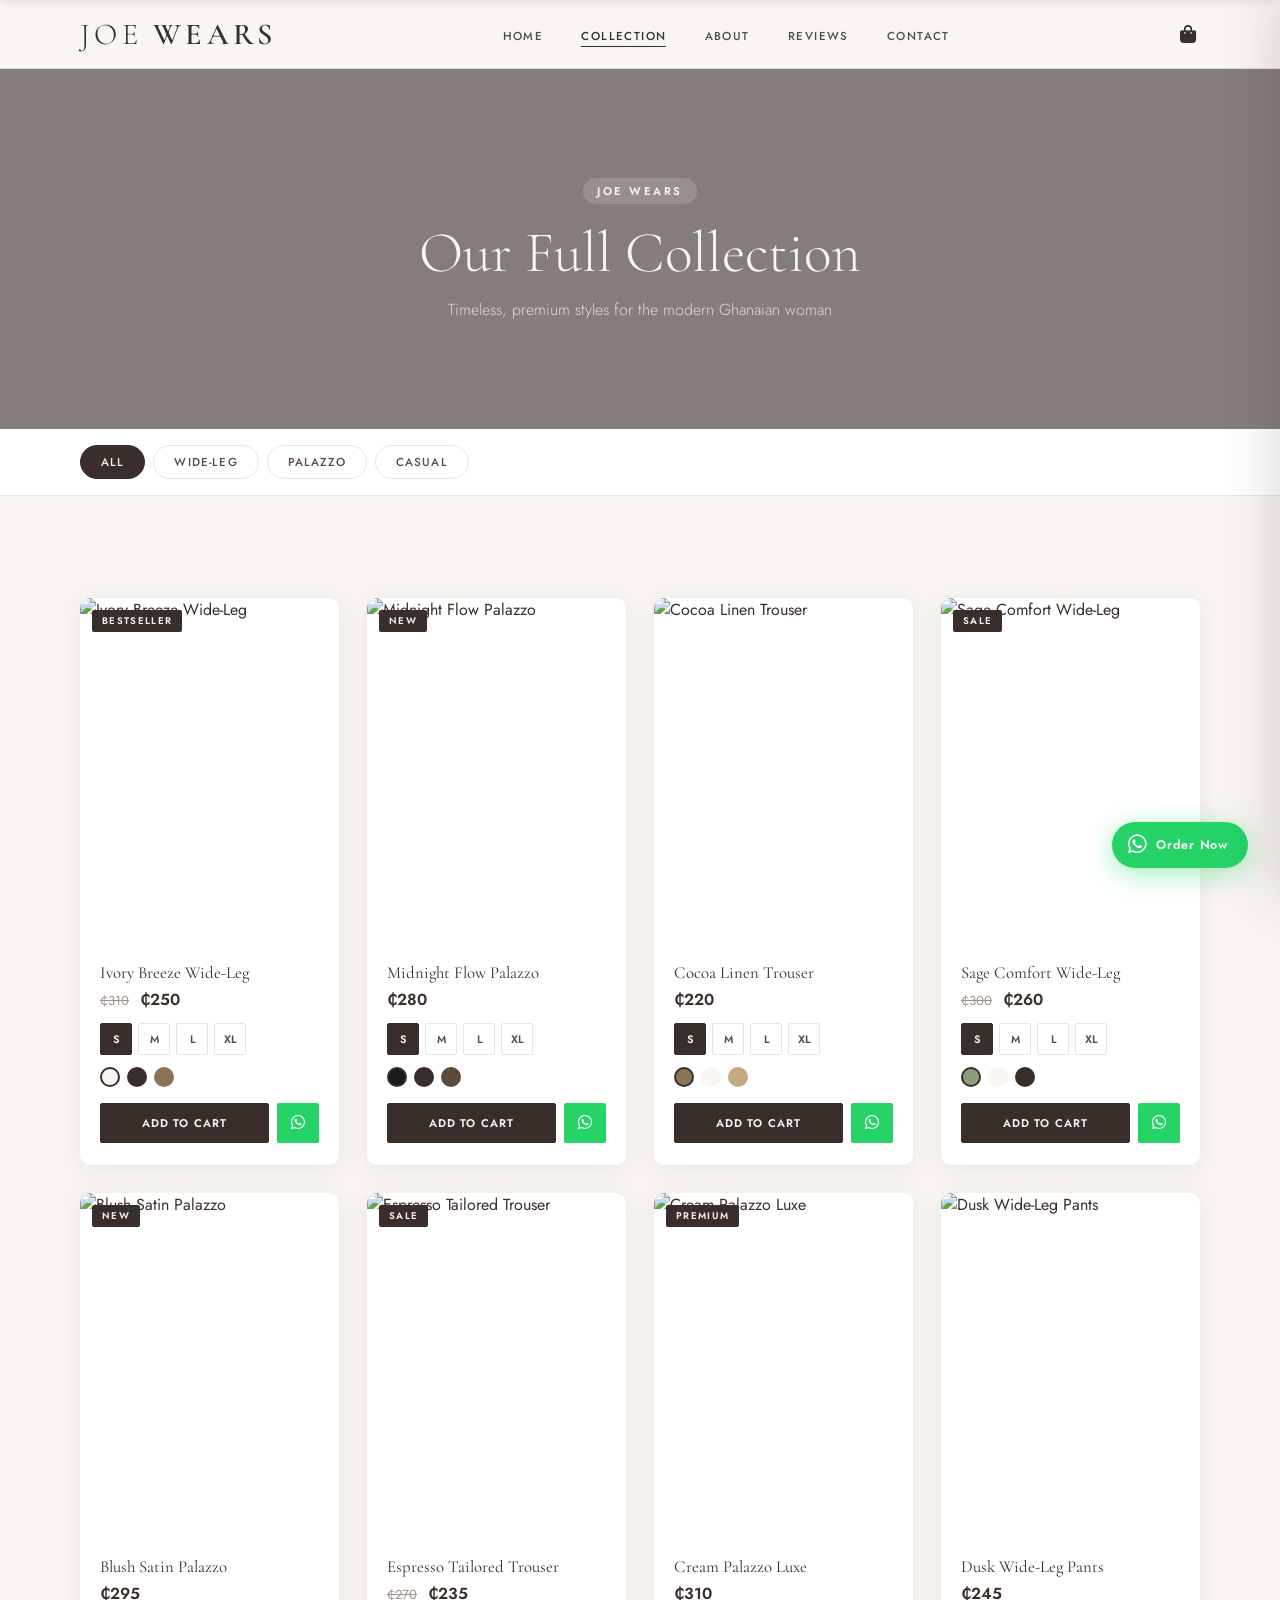
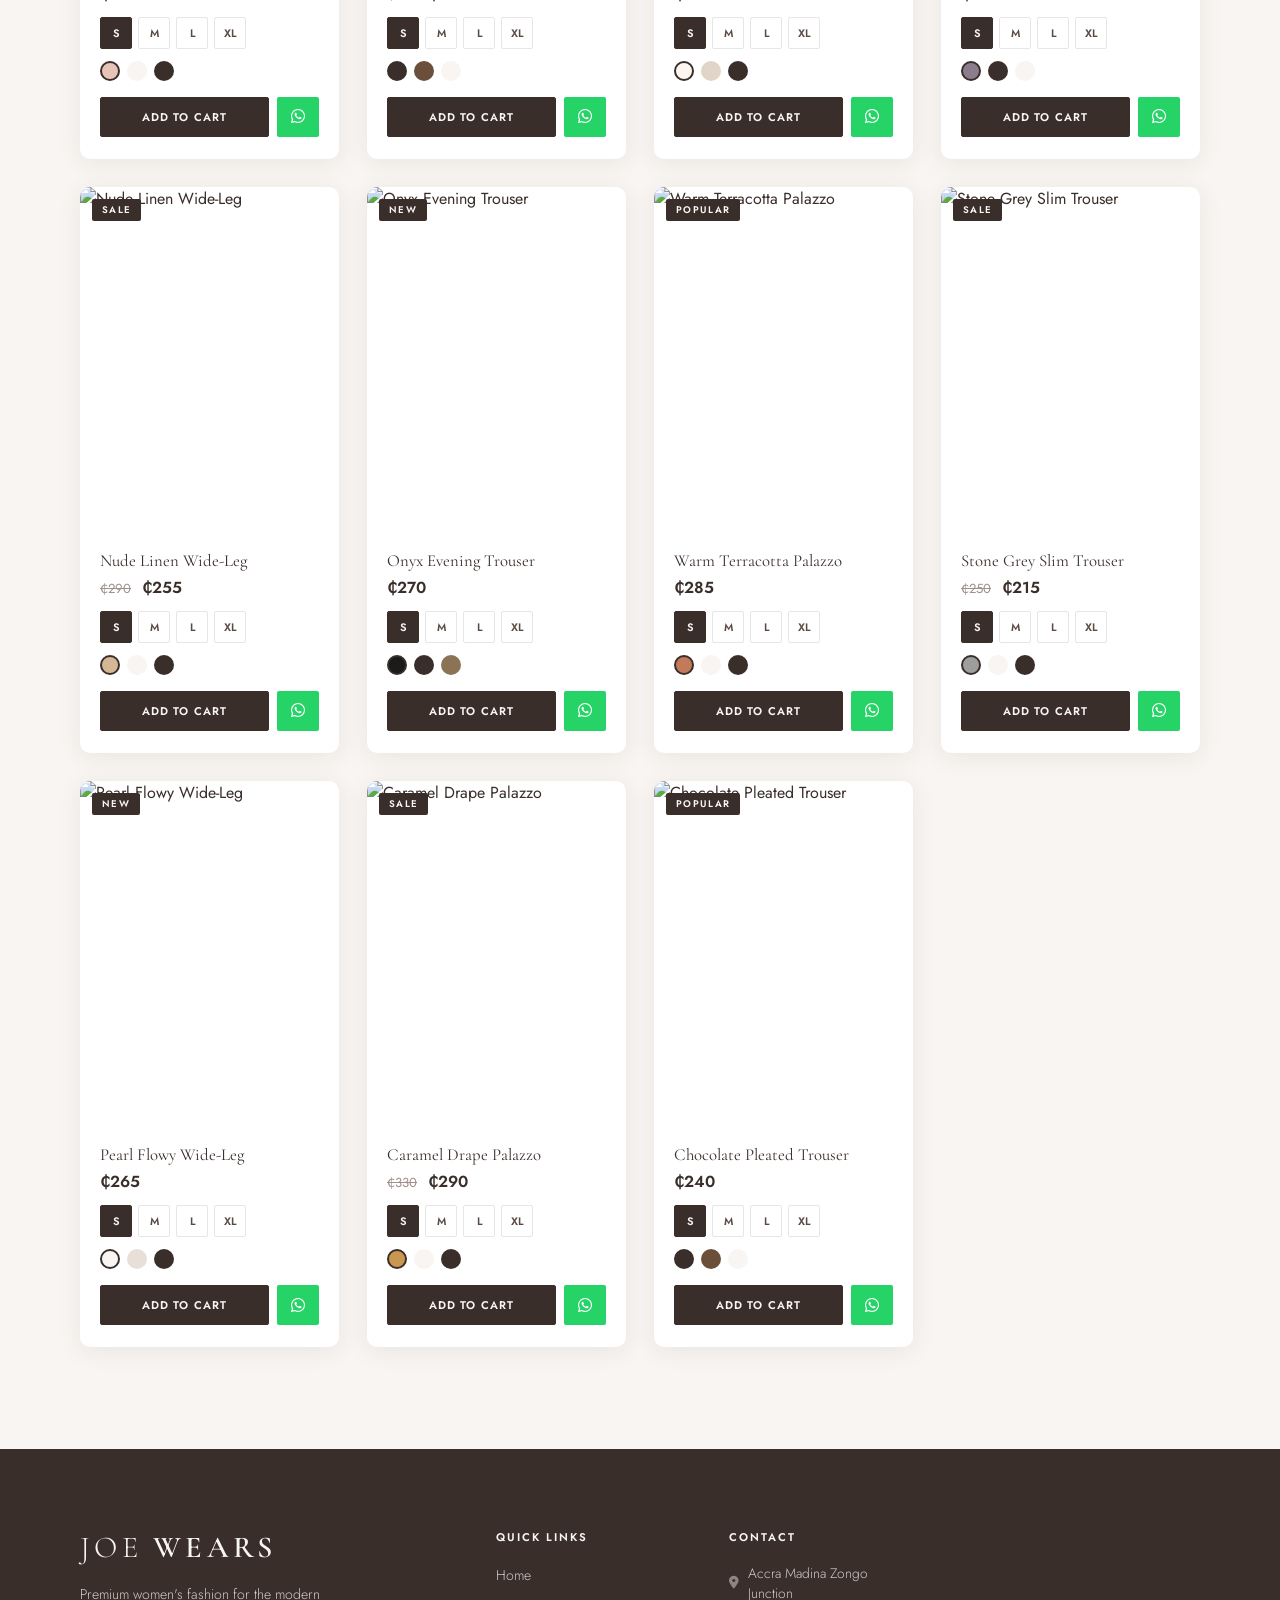
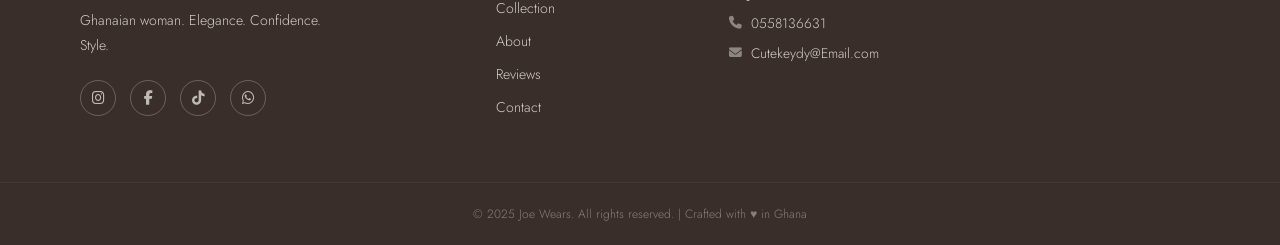
==== commit 57871da0: "ch" ====
--- a/Collection.html
+++ b/Collection.html
@@ -3,181 +3,141 @@
 <head>
   <meta charset="UTF-8" />
   <meta name="viewport" content="width=device-width, initial-scale=1.0" />
-  <title>Collection | Joe's Store – Premium Women's Fashion Ghana</title>
-  <meta name="description" content="Browse Joe's Store full collection of wide-leg pants, palazzo pants, and casual trousers. Shop now with fast delivery across Ghana." />
+  <title>Collection – Joe Wears</title>
   <link rel="stylesheet" href="style.css">
-  <link rel="preconnect" href="https://fonts.googleapis.com" />
-  <link rel="preconnect" href="https://fonts.gstatic.com" crossorigin />
-  <link href="https://fonts.googleapis.com/css2?family=Cormorant+Garamond:ital,wght@0,300;0,400;0,500;0,600;1,300;1,400&family=Jost:wght@300;400;500;600&display=swap" rel="stylesheet" />
+  <link href="https://fonts.googleapis.com/css2?family=Cormorant+Garamond:ital,wght@0,300;0,400;0,600;1,300;1,400&family=Jost:wght@300;400;500;600&display=swap" rel="stylesheet" />
   <link rel="stylesheet" href="https://cdnjs.cloudflare.com/ajax/libs/aos/2.3.4/aos.css" />
-  <link rel="stylesheet" href="https://cdnjs.cloudflare.com/ajax/libs/font-awesome/6.5.0/css/all.min.css" />
+  <link rel="stylesheet" href="https://cdnjs.cloudflare.com/ajax/libs/font-awesome/6.4.0/css/all.min.css" />
 </head>
-<body class="collection-page">
+<body>
 
-  <!-- POPUP NOTIFICATIONS -->
-  <div id="popup-container"></div>
+  <!-- POPUP NOTIFICATION -->
+  <div id="popup-notification" class="popup-notif hidden">
+    <span class="popup-dot"></span>
+    <span id="popup-text"></span>
+    <button class="popup-close" onclick="document.getElementById('popup-notification').classList.add('hidden')">×</button>
+  </div>
 
-  <!-- BACK TO TOP -->
-  <button id="back-to-top" aria-label="Back to top"><i class="fas fa-arrow-up"></i></button>
+  <!-- STICKY NAV -->
+  <header id="navbar">
+    <nav class="nav-container">
+      <a href="index.html" class="nav-logo">Joe <span>Wears</span></a>
+      <ul class="nav-links" id="navLinks">
+        <li><a href="index.html" onclick="closeMenu()">Home</a></li>
+        <li><a href="collection.html" class="active" onclick="closeMenu()">Collection</a></li>
+        <li><a href="index.html#about" onclick="closeMenu()">About</a></li>
+        <li><a href="index.html#reviews" onclick="closeMenu()">Reviews</a></li>
+        <li><a href="index.html#contact" onclick="closeMenu()">Contact</a></li>
+      </ul>
+      <div class="nav-actions">
+        <button class="cart-toggle" id="cartToggle" aria-label="Open Cart">
+          <i class="fas fa-bag-shopping"></i>
+          <span class="cart-badge" id="cartBadge">0</span>
+        </button>
+        <button class="hamburger" id="hamburger" aria-label="Toggle menu">
+          <span></span><span></span><span></span>
+        </button>
+      </div>
+    </nav>
+  </header>
 
-  <!-- WHATSAPP FLOAT -->
-  <a href="https://wa.me/233558136631?text=Hello%20Joe's%20Store!%20I'd%20like%20to%20order." 
-     class="whatsapp-float" target="_blank" rel="noopener" aria-label="Chat on WhatsApp">
-    <i class="fab fa-whatsapp"></i>
-    <span class="whatsapp-tooltip">Order on WhatsApp</span>
-  </a>
+  <!-- CART MODAL -->
+  <div class="cart-overlay" id="cartOverlay"></div>
+  <aside class="cart-drawer" id="cartDrawer">
+    <div class="cart-header">
+      <h3>Your Cart</h3>
+      <button class="cart-close" id="cartClose">×</button>
+    </div>
+    <div class="cart-items" id="cartItems">
+      <p class="cart-empty">Your cart is empty.</p>
+    </div>
+    <div class="cart-footer" id="cartFooter" style="display:none">
+      <div class="cart-total">Total: <strong id="cartTotal">₵0.00</strong></div>
+      <div class="cart-form">
+        <h4>Your Details (Required)</h4>
+        <input type="text" id="custName" placeholder="Full Name *" />
+        <input type="tel" id="custPhone" placeholder="Phone Number *" />
+        <input type="text" id="custLocation" placeholder="Location / City *" />
+        <input type="text" id="custAddress" placeholder="Delivery Address *" />
+        <button class="btn-whatsapp-order" onclick="sendToWhatsApp()">
+          <i class="fab fa-whatsapp"></i> Order via WhatsApp
+        </button>
+      </div>
+    </div>
+  </aside>
 
-  <!-- CART OVERLAY -->
-  <div id="cart-overlay" class="cart-overlay"></div>
-
-  <!-- CART SIDEBAR -->
-  <div id="cart-sidebar" class="cart-sidebar">
-    <div class="cart-header">
-      <h3>Your Bag</h3>
-      <button id="close-cart" aria-label="Close cart"><i class="fas fa-times"></i></button>
-    </div>
-    <div id="cart-items" class="cart-items"></div>
-    <div class="cart-footer">
-      <div class="cart-total">
-        <span>Total</span>
-        <span id="cart-total-price">₵0.00</span>
-      </div>
-      <a id="checkout-whatsapp" href="#" class="btn-checkout" target="_blank">
-        <i class="fab fa-whatsapp"></i> Checkout via WhatsApp
-      </a>
-      <p class="cart-note">Orders processed via WhatsApp for personalised service</p>
+  <!-- PAGE HEADER -->
+  <div class="page-hero">
+    <div class="page-hero-overlay"></div>
+    <div class="page-hero-content">
+      <span class="section-label light">Joe Wears</span>
+      <h1>Our Full Collection</h1>
+      <p>Timeless, premium styles for the modern Ghanaian woman</p>
     </div>
   </div>
 
-  <!-- NAVIGATION -->
-  <header id="navbar" class="navbar">
-    <div class="nav-container">
-      <a href="index.html" class="logo">
-        <span class="logo-joe">Joe's</span>
-        <span class="logo-store">Store</span>
-      </a>
-      <nav class="nav-links" id="nav-links">
-        <a href="index.html" class="nav-link">Home</a>
-        <a href="collection.html" class="nav-link active">Collection</a>
-        <a href="index.html#about" class="nav-link">About</a>
-        <a href="index.html#reviews" class="nav-link">Reviews</a>
-        <a href="index.html#contact" class="nav-link">Contact</a>
-      </nav>
-      <div class="nav-actions">
-        <button id="cart-btn" class="cart-btn" aria-label="Open cart">
-          <i class="fas fa-shopping-bag"></i>
-          <span id="cart-count" class="cart-count">0</span>
-        </button>
-        <button id="hamburger" class="hamburger" aria-label="Toggle menu">
-          <span></span><span></span><span></span>
-        </button>
+  <!-- FILTER BAR -->
+  <div class="filter-bar">
+    <div class="container">
+      <div class="filter-tabs">
+        <button class="filter-btn active" data-filter="all">All</button>
+        <button class="filter-btn" data-filter="wide-leg">Wide-Leg</button>
+        <button class="filter-btn" data-filter="palazzo">Palazzo</button>
+        <button class="filter-btn" data-filter="casual">Casual</button>
       </div>
-    </div>
-  </header>
-
-  <!-- MOBILE NAV -->
-  <div id="mobile-nav" class="mobile-nav">
-    <a href="index.html" class="mobile-link">Home</a>
-    <a href="collection.html" class="mobile-link">Collection</a>
-    <a href="index.html#about" class="mobile-link">About</a>
-    <a href="index.html#reviews" class="mobile-link">Reviews</a>
-    <a href="index.html#contact" class="mobile-link">Contact</a>
-  </div>
-
-  <!-- PAGE HERO -->
-  <div class="page-hero">
-    <div class="page-hero-content">
-      <span class="section-label">Explore</span>
-      <h1>Our <em>Collection</em></h1>
-      <p>Discover 15+ premium styles crafted for confidence and elegance.</p>
     </div>
   </div>
 
-  <!-- TICKER -->
-  <div class="ticker-wrap">
-    <div class="ticker-track">
-      <span>Fast Delivery in Ghana</span><span class="ticker-dot">✦</span>
-      <span>Premium Quality Fabrics</span><span class="ticker-dot">✦</span>
-      <span>Affordable Prices</span><span class="ticker-dot">✦</span>
-      <span>Trusted by Women Nationwide</span><span class="ticker-dot">✦</span>
-      <span>Free Returns Within 7 Days</span><span class="ticker-dot">✦</span>
-      <span>New Arrivals Weekly</span><span class="ticker-dot">✦</span>
-      <span>Fast Delivery in Ghana</span><span class="ticker-dot">✦</span>
-      <span>Premium Quality Fabrics</span><span class="ticker-dot">✦</span>
-    </div>
-  </div>
-
-  <!-- FILTERS -->
-  <section class="collection-section">
+  <!-- FULL COLLECTION GRID -->
+  <section class="section">
     <div class="container">
-      <div class="filter-bar" data-aos="fade-up">
-        <div class="filter-group">
-          <button class="filter-btn active" data-filter="all">All</button>
-          <button class="filter-btn" data-filter="wide-leg">Wide-Leg</button>
-          <button class="filter-btn" data-filter="palazzo">Palazzo</button>
-          <button class="filter-btn" data-filter="casual">Casual</button>
-        </div>
-        <div class="sort-group">
-          <select id="sort-select" aria-label="Sort products">
-            <option value="default">Sort: Featured</option>
-            <option value="price-low">Price: Low to High</option>
-            <option value="price-high">Price: High to Low</option>
-            <option value="name">Name: A–Z</option>
-          </select>
-        </div>
-      </div>
-      <div class="products-grid" id="collection-grid"></div>
+      <div class="products-grid full-grid" id="collectionGrid"></div>
     </div>
   </section>
 
   <!-- FOOTER -->
   <footer class="footer">
-    <div class="footer-container">
-      <div class="footer-col">
-        <a href="index.html" class="logo">
-          <span class="logo-joe">Joe's</span>
-          <span class="logo-store">Store</span>
-        </a>
-        <p class="footer-tagline">Ghana's premier destination for elegant women's fashion.</p>
-        <div class="social-links">
+    <div class="container footer-grid">
+      <div class="footer-brand">
+        <a href="index.html" class="nav-logo footer-logo">Joe <span>Wears</span></a>
+        <p>Premium women's fashion for the modern Ghanaian woman. Elegance. Confidence. Style.</p>
+        <div class="social-icons">
           <a href="#" aria-label="Instagram"><i class="fab fa-instagram"></i></a>
-          <a href="#" aria-label="Facebook"><i class="fab fa-facebook"></i></a>
+          <a href="#" aria-label="Facebook"><i class="fab fa-facebook-f"></i></a>
           <a href="#" aria-label="TikTok"><i class="fab fa-tiktok"></i></a>
           <a href="https://wa.me/233558136631" aria-label="WhatsApp"><i class="fab fa-whatsapp"></i></a>
         </div>
       </div>
-      <div class="footer-col">
+      <div class="footer-links">
         <h5>Quick Links</h5>
         <ul>
           <li><a href="index.html">Home</a></li>
           <li><a href="collection.html">Collection</a></li>
-          <li><a href="index.html#about">About Us</a></li>
+          <li><a href="index.html#about">About</a></li>
           <li><a href="index.html#reviews">Reviews</a></li>
           <li><a href="index.html#contact">Contact</a></li>
         </ul>
       </div>
-      <div class="footer-col">
-        <h5>Categories</h5>
-        <ul>
-          <li><a href="#">Wide-Leg Pants</a></li>
-          <li><a href="#">Palazzo Pants</a></li>
-          <li><a href="#">Casual Trousers</a></li>
-          <li><a href="#">New Arrivals</a></li>
-        </ul>
-      </div>
-      <div class="footer-col">
+      <div class="footer-contact">
         <h5>Contact</h5>
-        <ul class="footer-contact">
-          <li><i class="fas fa-map-marker-alt"></i> Accra Madina Zongo Junction</li>
-          <li><i class="fas fa-phone"></i> <a href="tel:+233558136631">0558 136 631</a></li>
-          <li><i class="fas fa-envelope"></i> <a href="mailto:Cutekeydy@Email.com">Cutekeydy@Email.com</a></li>
-        </ul>
+        <p><i class="fas fa-location-dot"></i> Accra Madina Zongo Junction</p>
+        <p><i class="fas fa-phone"></i> 0558136631</p>
+        <p><i class="fas fa-envelope"></i> Cutekeydy@Email.com</p>
       </div>
     </div>
     <div class="footer-bottom">
-      <p>© 2025 Joe's Store. All rights reserved. | Made with <i class="fas fa-heart" style="color:#e76f51"></i> in Ghana</p>
+      <p>© 2025 Joe Wears. All rights reserved. | Crafted with ♥ in Ghana</p>
     </div>
   </footer>
+
+  <a href="https://wa.me/233558136631?text=Hello%20Joe%20Wears!%20I%27d%20like%20to%20order." class="whatsapp-float" target="_blank">
+    <i class="fab fa-whatsapp"></i>
+    <span>Order Now</span>
+  </a>
+
+  <button class="back-to-top" id="backToTop" aria-label="Back to top">
+    <i class="fas fa-arrow-up"></i>
+  </button>
 
   <script src="https://cdnjs.cloudflare.com/ajax/libs/aos/2.3.4/aos.js"></script>
   <script src="main.js"></script>
--- a/style.css
+++ b/style.css
@@ -1,1654 +1,783 @@
-/* =====================================================
-   JOE'S STORE — PREMIUM FASHION CSS
-   ===================================================== */
-
-/* ── CSS VARIABLES ── */
+/* =============================================
+   JOE WEARS — PREMIUM FASHION · style.css
+   ============================================= */
+
 :root {
-  --beige: #f5ede0;
-  --beige-mid: #ecdfc8;
-  --beige-dark: #d9c9a8;
-  --green: #2d5a3d;
-  --green-mid: #3a7050;
-  --green-light: #4a8a62;
-  --green-pale: #e8f0ea;
+  --ivory: #F8F5F2;
+  --choco: #3A2E2A;
+  --choco-mid: #5a4a44;
+  --choco-light: #7a6a64;
   --white: #ffffff;
-  --off-white: #faf8f5;
-  --gray-100: #f5f3f0;
-  --gray-200: #ebe8e3;
-  --gray-400: #aaa49a;
-  --gray-600: #6b6560;
-  --gray-900: #1a1816;
-  --font-serif: 'Cormorant Garamond', Georgia, serif;
-  --font-sans: 'Jost', sans-serif;
-  --shadow-sm: 0 2px 12px rgba(45,90,61,0.08);
-  --shadow-md: 0 8px 32px rgba(45,90,61,0.12);
-  --shadow-lg: 0 20px 60px rgba(45,90,61,0.15);
+  --off-white: #faf8f6;
+  --gray: #a0908a;
+  --gray-light: #e8e2de;
+  --border: rgba(58,46,42,0.12);
+  --shadow: 0 4px 24px rgba(58,46,42,0.08);
+  --shadow-lg: 0 12px 48px rgba(58,46,42,0.14);
   --radius: 4px;
-  --radius-lg: 12px;
-  --transition: all 0.3s cubic-bezier(0.4, 0, 0.2, 1);
-}
-
-/* ── RESET & BASE ── */
+  --radius-lg: 10px;
+  --transition: 0.3s ease;
+  --font-display: 'Cormorant Garamond', Georgia, serif;
+  --font-body: 'Jost', sans-serif;
+}
+
+/* ─── RESET ─── */
 *, *::before, *::after { box-sizing: border-box; margin: 0; padding: 0; }
-
-html {
-  scroll-behavior: smooth;
-  font-size: 16px;
-}
-
+html { scroll-behavior: smooth; font-size: 16px; }
 body {
-  font-family: var(--font-sans);
-  background: var(--off-white);
-  color: var(--gray-900);
-  line-height: 1.7;
+  font-family: var(--font-body);
+  background: var(--ivory);
+  color: var(--choco);
   overflow-x: hidden;
-}
-
-body.menu-open, body.cart-open { overflow: hidden; }
-
-img { max-width: 100%; height: auto; display: block; }
+  -webkit-font-smoothing: antialiased;
+}
+img { max-width: 100%; display: block; }
 a { text-decoration: none; color: inherit; }
 ul { list-style: none; }
-button { cursor: pointer; border: none; background: none; font-family: inherit; }
-
-.container {
-  max-width: 1200px;
-  margin: 0 auto;
-  padding: 0 24px;
-}
-
-/* ── PRELOADER ── */
-#preloader {
-  position: fixed;
-  inset: 0;
-  background: var(--green);
-  z-index: 9999;
-  display: flex;
-  align-items: center;
-  justify-content: center;
-  transition: opacity 0.6s ease, visibility 0.6s ease;
-}
-#preloader.hidden { opacity: 0; visibility: hidden; pointer-events: none; }
-
-.preloader-inner { text-align: center; }
-
-.preloader-logo {
-  display: block;
-  font-family: var(--font-serif);
-  font-size: 2.5rem;
-  font-weight: 300;
-  color: var(--beige);
-  letter-spacing: 0.1em;
-  margin-bottom: 24px;
-}
-
-.preloader-bar {
-  width: 200px;
-  height: 2px;
-  background: rgba(245,237,224,0.2);
-  border-radius: 2px;
-  overflow: hidden;
-  margin: 0 auto;
-}
-
-.preloader-progress {
-  height: 100%;
-  background: var(--beige);
-  border-radius: 2px;
-  width: 0;
-  animation: loadBar 1.8s ease forwards;
-}
-
-@keyframes loadBar { to { width: 100%; } }
-
-/* ── TYPOGRAPHY ── */
+button { cursor: pointer; font-family: var(--font-body); }
+input, textarea { font-family: var(--font-body); }
+
+/* ─── UTILITY ─── */
+.container { max-width: 1240px; margin: 0 auto; padding: 0 clamp(16px, 5vw, 60px); }
+.section { padding: clamp(60px, 8vw, 120px) 0; }
+.section-header { text-align: center; margin-bottom: clamp(40px, 5vw, 64px); }
 .section-label {
   display: inline-block;
-  font-family: var(--font-sans);
-  font-size: 0.7rem;
-  font-weight: 600;
-  letter-spacing: 0.25em;
-  text-transform: uppercase;
-  color: var(--green-mid);
-  margin-bottom: 12px;
-}
-
-.section-title {
-  font-family: var(--font-serif);
+  font-size: 0.7rem; letter-spacing: 0.22em;
+  text-transform: uppercase; font-weight: 600;
+  color: var(--choco-light);
+  background: var(--gray-light);
+  padding: 5px 14px; border-radius: 30px;
+  margin-bottom: 14px;
+}
+.section-label.light { color: var(--ivory); background: rgba(255,255,255,0.15); }
+.section-header h2 {
+  font-family: var(--font-display);
   font-size: clamp(2rem, 4vw, 3rem);
   font-weight: 400;
-  line-height: 1.15;
-  color: var(--gray-900);
-  margin-bottom: 16px;
-}
-
-.section-title em {
-  font-style: italic;
-  color: var(--green);
-}
-
-.section-sub {
-  font-size: 1rem;
-  color: var(--gray-600);
-  max-width: 520px;
-}
-
-.section-head { margin-bottom: 56px; }
-.section-head.centered { text-align: center; }
-.section-head.centered .section-sub { margin: 0 auto; }
-
-.section { padding: 100px 0; }
-
-/* ── BUTTONS ── */
+  line-height: 1.18;
+  margin-bottom: 14px;
+}
+.section-header p { color: var(--choco-light); font-size: 1rem; font-weight: 300; max-width: 520px; margin: 0 auto; }
+.section-cta { text-align: center; margin-top: clamp(32px, 4vw, 52px); }
+
+/* ─── BUTTONS ─── */
 .btn-primary {
-  display: inline-flex;
-  align-items: center;
-  gap: 10px;
-  background: var(--green);
-  color: var(--white);
-  font-family: var(--font-sans);
-  font-size: 0.8rem;
-  font-weight: 500;
-  letter-spacing: 0.12em;
-  text-transform: uppercase;
-  padding: 14px 32px;
-  border-radius: var(--radius);
-  transition: var(--transition);
-  border: 1.5px solid var(--green);
-}
-.btn-primary:hover {
-  background: var(--green-mid);
-  border-color: var(--green-mid);
-  transform: translateY(-2px);
-  box-shadow: var(--shadow-md);
-}
-.btn-primary.full-width { width: 100%; justify-content: center; }
-
-.btn-secondary {
-  display: inline-flex;
-  align-items: center;
-  gap: 10px;
-  background: transparent;
-  color: var(--green);
-  font-family: var(--font-sans);
-  font-size: 0.8rem;
-  font-weight: 500;
-  letter-spacing: 0.12em;
-  text-transform: uppercase;
-  padding: 13px 30px;
-  border-radius: var(--radius);
-  border: 1.5px solid var(--green);
-  transition: var(--transition);
-}
-.btn-secondary:hover {
-  background: var(--green);
-  color: var(--white);
-}
-
-.btn-hero {
-  display: inline-flex;
-  align-items: center;
-  gap: 10px;
-  background: var(--beige);
-  color: var(--green);
-  font-family: var(--font-sans);
-  font-size: 0.8rem;
-  font-weight: 600;
-  letter-spacing: 0.15em;
-  text-transform: uppercase;
-  padding: 16px 36px;
-  border-radius: var(--radius);
-  transition: var(--transition);
-  border: 1.5px solid transparent;
-}
-.btn-hero:hover {
-  background: transparent;
-  color: var(--beige);
-  border-color: var(--beige);
-  transform: translateY(-2px);
-}
-
-/* ── NAVBAR ── */
-.navbar {
-  position: fixed;
-  top: 0; left: 0; right: 0;
-  z-index: 1000;
-  background: transparent;
-  transition: background 0.4s ease, box-shadow 0.4s ease;
-  padding: 0;
-}
-.navbar.scrolled {
-  background: var(--white);
-  box-shadow: var(--shadow-sm);
-}
-.navbar.scrolled .logo-joe { color: var(--green); }
-.navbar.scrolled .logo-store { color: var(--gray-600); }
-.navbar.scrolled .nav-link { color: var(--gray-900); }
-.navbar.scrolled .nav-link:hover { color: var(--green); }
-.navbar.scrolled .cart-btn { color: var(--gray-900); }
-.navbar.scrolled .hamburger span { background: var(--gray-900); }
-
-.nav-container {
-  max-width: 1200px;
-  margin: 0 auto;
-  padding: 0 24px;
-  height: 72px;
-  display: flex;
-  align-items: center;
-  justify-content: space-between;
-}
-
-.logo {
-  display: flex;
-  align-items: baseline;
-  gap: 4px;
-  font-family: var(--font-serif);
-  font-size: 1.6rem;
-  font-weight: 400;
-  letter-spacing: 0.05em;
-}
-.logo-joe { color: var(--beige); font-style: italic; transition: color 0.3s; }
-.logo-store { color: rgba(245,237,224,0.7); font-weight: 300; font-size: 1.4rem; transition: color 0.3s; }
-
-.nav-links {
-  display: flex;
-  align-items: center;
-  gap: 36px;
-}
-
-.nav-link {
-  font-size: 0.75rem;
-  font-weight: 500;
-  letter-spacing: 0.12em;
-  text-transform: uppercase;
-  color: rgba(245,237,224,0.9);
-  position: relative;
-  transition: color 0.3s;
-}
-.nav-link::after {
-  content: '';
-  position: absolute;
-  bottom: -4px; left: 0;
-  width: 0; height: 1.5px;
-  background: currentColor;
-  transition: width 0.3s ease;
-}
-.nav-link:hover::after,
-.nav-link.active::after { width: 100%; }
-.nav-link.active { color: var(--beige); }
-
-.nav-actions { display: flex; align-items: center; gap: 16px; }
-
-.cart-btn {
-  position: relative;
-  color: var(--beige);
-  font-size: 1.1rem;
-  padding: 4px;
-  transition: var(--transition);
-}
-.cart-btn:hover { transform: scale(1.1); }
-
-.cart-count {
-  position: absolute;
-  top: -6px; right: -8px;
-  background: var(--beige);
-  color: var(--green);
-  font-size: 0.6rem;
-  font-weight: 700;
-  min-width: 18px;
-  height: 18px;
-  border-radius: 50%;
-  display: flex;
-  align-items: center;
-  justify-content: center;
-  line-height: 1;
-}
-.navbar.scrolled .cart-count { background: var(--green); color: var(--white); }
-
-.hamburger {
-  display: none;
-  flex-direction: column;
-  gap: 5px;
-  padding: 4px;
-  width: 30px;
-}
-.hamburger span {
-  display: block;
-  height: 1.5px;
-  background: var(--beige);
+  display: inline-block;
+  background: var(--choco);
+  color: var(--ivory);
+  font-size: 0.72rem; letter-spacing: 0.14em;
+  text-transform: uppercase; font-weight: 600;
+  padding: 15px 36px;
+  border: 1.5px solid var(--choco);
   border-radius: 2px;
   transition: var(--transition);
-  transform-origin: center;
-}
-.hamburger.open span:nth-child(1) { transform: rotate(45deg) translate(4.5px, 4.5px); }
-.hamburger.open span:nth-child(2) { opacity: 0; transform: scaleX(0); }
-.hamburger.open span:nth-child(3) { transform: rotate(-45deg) translate(4.5px, -4.5px); }
-
-/* ── MOBILE NAV ── */
-.mobile-nav {
-  position: fixed;
-  top: 72px; left: 0; right: 0;
-  background: var(--white);
-  z-index: 999;
-  padding: 0;
-  max-height: 0;
-  overflow: hidden;
-  transition: max-height 0.4s ease, box-shadow 0.4s ease;
-  box-shadow: none;
-}
-.mobile-nav.open {
-  max-height: 400px;
-  box-shadow: var(--shadow-md);
-}
-.mobile-link {
-  display: block;
-  padding: 16px 28px;
-  font-size: 0.85rem;
-  font-weight: 500;
-  letter-spacing: 0.1em;
-  text-transform: uppercase;
-  color: var(--gray-900);
-  border-bottom: 1px solid var(--gray-200);
-  transition: background 0.2s;
-}
-.mobile-link:hover { background: var(--gray-100); color: var(--green); }
-
-/* ── HERO ── */
-.hero {
-  position: relative;
-  height: 100vh;
-  min-height: 600px;
-  overflow: hidden;
-}
-
-.hero-slides { position: absolute; inset: 0; }
-
-.hero-slide {
-  position: absolute;
-  inset: 0;
-  background-size: cover;
-  background-position: center;
-  opacity: 0;
-  transition: opacity 1.2s cubic-bezier(0.4, 0, 0.2, 1);
-}
-.hero-slide.active { opacity: 1; }
-
-.slide-overlay {
-  position: absolute;
-  inset: 0;
-  background: linear-gradient(
-    135deg,
-    rgba(26,24,22,0.72) 0%,
-    rgba(45,90,61,0.4) 60%,
-    rgba(26,24,22,0.3) 100%
-  );
-}
-
-.slide-content {
-  position: relative;
-  z-index: 2;
-  height: 100%;
-  display: flex;
+}
+.btn-primary:hover { background: transparent; color: var(--choco); }
+.btn-light {
+  display: inline-block;
+  background: var(--ivory);
+  color: var(--choco);
+  font-size: 0.72rem; letter-spacing: 0.14em;
+  text-transform: uppercase; font-weight: 600;
+  padding: 15px 36px;
+  border: 1.5px solid var(--ivory);
+  border-radius: 2px;
+  transition: var(--transition);
+}
+.btn-light:hover { background: transparent; color: var(--ivory); }
+
+/* ─── SPINNER ─── */
+#spinner {
+  position: fixed; inset: 0; z-index: 9999;
+  background: var(--choco);
+  display: flex; align-items: center; justify-content: center;
   flex-direction: column;
-  justify-content: center;
-  padding: 0 8vw;
-  padding-top: 72px;
-}
-
-.slide-badge {
-  display: inline-block;
-  font-size: 0.65rem;
-  font-weight: 500;
+  animation: spinnerOut 0.5s ease 3s forwards;
+}
+.spinner-inner { text-align: center; }
+.spinner-logo {
+  font-family: var(--font-display);
+  font-size: clamp(2.2rem, 8vw, 3.8rem);
+  font-weight: 300;
+  color: var(--ivory);
   letter-spacing: 0.2em;
   text-transform: uppercase;
-  color: var(--beige-mid);
-  margin-bottom: 20px;
+  margin-bottom: 28px;
+  animation: logoPulse 1.5s ease-in-out infinite alternate;
+}
+.spinner-ring {
+  width: 48px; height: 48px;
+  border: 1.5px solid rgba(248,245,242,0.25);
+  border-top-color: var(--ivory);
+  border-radius: 50%;
+  animation: spin 0.85s linear infinite;
+  margin: 0 auto 20px;
+}
+.spinner-tagline {
+  font-size: 0.68rem; letter-spacing: 0.22em;
+  text-transform: uppercase; color: rgba(248,245,242,0.45);
+  font-weight: 400;
+}
+@keyframes spin { to { transform: rotate(360deg); } }
+@keyframes logoPulse { from { opacity: 0.7; } to { opacity: 1; } }
+@keyframes spinnerOut { to { opacity: 0; pointer-events: none; visibility: hidden; } }
+
+/* ─── POPUP NOTIFICATION ─── */
+.popup-notif {
+  position: fixed; top: 0; left: 0; right: 0; z-index: 9990;
+  background: var(--choco);
+  color: var(--ivory);
+  display: flex; align-items: center; justify-content: center; gap: 10px;
+  padding: 11px 20px;
+  font-size: 0.8rem; letter-spacing: 0.04em;
+  transform: translateY(0);
+  transition: transform 0.4s ease, opacity 0.4s ease;
+  box-shadow: 0 2px 12px rgba(0,0,0,0.18);
+}
+.popup-notif.hidden { transform: translateY(-110%); pointer-events: none; }
+.popup-dot {
+  width: 8px; height: 8px; border-radius: 50%;
+  background: #4caf50; flex-shrink: 0;
+  animation: blink 1.2s infinite;
+}
+@keyframes blink { 0%,100%{opacity:1} 50%{opacity:0.3} }
+.popup-close {
+  background: none; border: none; color: var(--ivory);
+  font-size: 1.1rem; line-height: 1; margin-left: auto;
+  opacity: 0.6; transition: opacity 0.2s;
+}
+.popup-close:hover { opacity: 1; }
+
+/* ─── NAVBAR ─── */
+#navbar {
+  position: sticky; top: 0; z-index: 800;
+  background: rgba(248,245,242,0.97);
+  backdrop-filter: blur(12px);
+  -webkit-backdrop-filter: blur(12px);
+  border-bottom: 1px solid var(--border);
+  transition: box-shadow 0.3s;
+}
+#navbar.scrolled { box-shadow: var(--shadow); }
+.nav-container {
+  display: flex; align-items: center; justify-content: space-between;
+  max-width: 1240px; margin: 0 auto;
+  padding: 0 clamp(16px, 5vw, 60px);
+  height: 68px;
+}
+.nav-logo {
+  font-family: var(--font-display);
+  font-size: clamp(1.4rem, 3.5vw, 1.9rem);
+  font-weight: 300;
+  letter-spacing: 0.14em;
+  text-transform: uppercase;
+  color: var(--choco);
+}
+.nav-logo span { font-weight: 600; }
+.footer-logo { color: var(--ivory); }
+.footer-logo span { font-weight: 600; }
+.nav-links {
+  display: flex; gap: clamp(20px, 3vw, 40px);
+}
+.nav-links a {
+  font-size: 0.72rem; letter-spacing: 0.12em;
+  text-transform: uppercase; font-weight: 500;
+  color: var(--choco-mid);
+  transition: color var(--transition);
+  position: relative; padding-bottom: 3px;
+}
+.nav-links a::after {
+  content: ''; position: absolute; bottom: 0; left: 0; right: 0;
+  height: 1px; background: var(--choco);
+  transform: scaleX(0); transform-origin: center;
+  transition: transform 0.3s;
+}
+.nav-links a:hover::after,
+.nav-links a.active::after { transform: scaleX(1); }
+.nav-links a:hover,
+.nav-links a.active { color: var(--choco); }
+.nav-actions { display: flex; align-items: center; gap: 12px; }
+.cart-toggle {
+  position: relative; background: none; border: none;
+  color: var(--choco); padding: 4px; font-size: 1.15rem;
+  transition: color var(--transition);
+}
+.cart-toggle:hover { color: var(--choco-mid); }
+.cart-badge {
+  position: absolute; top: -5px; right: -7px;
+  background: var(--choco); color: var(--ivory);
+  font-size: 0.6rem; font-weight: 700;
+  width: 18px; height: 18px; border-radius: 50%;
+  display: flex; align-items: center; justify-content: center;
+  display: none;
+}
+.cart-badge.visible { display: flex; }
+.hamburger {
+  display: none; flex-direction: column; gap: 5px;
+  background: none; border: none; padding: 4px; z-index: 1001;
+}
+.hamburger span {
+  display: block; width: 24px; height: 1.5px;
+  background: var(--choco);
+  transition: all 0.35s ease;
+  transform-origin: center;
+}
+.hamburger.open span:nth-child(1) { transform: translateY(6.5px) rotate(45deg); }
+.hamburger.open span:nth-child(2) { opacity: 0; transform: scaleX(0); }
+.hamburger.open span:nth-child(3) { transform: translateY(-6.5px) rotate(-45deg); }
+
+/* ─── MOBILE NAV ─── */
+@media (max-width: 768px) {
+  .hamburger { display: flex; }
+  .nav-links {
+    position: fixed; top: 0; left: 0; right: 0; bottom: 0;
+    background: var(--ivory);
+    flex-direction: column; align-items: center; justify-content: center;
+    gap: 36px;
+    transform: translateX(100%);
+    transition: transform 0.4s cubic-bezier(0.77,0,0.18,1);
+    z-index: 999;
+  }
+  .nav-links.open { transform: translateX(0); }
+  .nav-links a {
+    font-family: var(--font-display);
+    font-size: 1.9rem; font-weight: 300;
+    letter-spacing: 0.08em;
+  }
+}
+
+/* ─── CART DRAWER ─── */
+.cart-overlay {
+  position: fixed; inset: 0; z-index: 850;
+  background: rgba(58,46,42,0.45);
+  opacity: 0; pointer-events: none;
+  transition: opacity 0.3s;
+}
+.cart-overlay.active { opacity: 1; pointer-events: all; }
+.cart-drawer {
+  position: fixed; top: 0; right: 0; bottom: 0;
+  width: min(420px, 100vw); z-index: 860;
+  background: var(--white);
+  box-shadow: -8px 0 48px rgba(58,46,42,0.16);
+  display: flex; flex-direction: column;
+  transform: translateX(100%);
+  transition: transform 0.4s cubic-bezier(0.77,0,0.18,1);
+}
+.cart-drawer.open { transform: translateX(0); }
+.cart-header {
+  display: flex; align-items: center; justify-content: space-between;
+  padding: 24px 28px;
+  border-bottom: 1px solid var(--border);
+}
+.cart-header h3 { font-family: var(--font-display); font-size: 1.4rem; font-weight: 400; }
+.cart-close {
+  background: none; border: none; font-size: 1.5rem;
+  color: var(--choco-mid); line-height: 1; padding: 4px 8px;
+  transition: color var(--transition);
+}
+.cart-close:hover { color: var(--choco); }
+.cart-items {
+  flex: 1; overflow-y: auto; padding: 20px 28px;
+}
+.cart-empty { text-align: center; color: var(--gray); padding: 40px 0; font-size: 0.9rem; }
+.cart-item {
+  display: grid; grid-template-columns: 72px 1fr auto;
+  gap: 14px; align-items: center;
+  padding: 14px 0;
+  border-bottom: 1px solid var(--border);
+}
+.cart-item img { width: 72px; height: 90px; object-fit: cover; border-radius: var(--radius); }
+.cart-item-info h4 { font-size: 0.88rem; font-weight: 500; margin-bottom: 4px; }
+.cart-item-info p { font-size: 0.78rem; color: var(--gray); }
+.cart-item-price { font-weight: 600; font-size: 0.9rem; }
+.cart-item-remove {
+  background: none; border: none; color: var(--gray);
+  font-size: 0.75rem; margin-top: 6px; display: block;
+  transition: color var(--transition);
+}
+.cart-item-remove:hover { color: #c0392b; }
+.cart-footer { padding: 20px 28px; border-top: 1px solid var(--border); }
+.cart-total { font-size: 1rem; margin-bottom: 18px; display: flex; justify-content: space-between; }
+.cart-total strong { font-size: 1.1rem; }
+.cart-form h4 {
+  font-family: var(--font-display); font-size: 1rem;
+  font-weight: 500; margin-bottom: 14px;
+  color: var(--choco);
+}
+.cart-form input {
+  width: 100%; padding: 11px 14px;
+  border: 1px solid var(--border); border-radius: var(--radius);
+  font-size: 0.85rem; background: var(--ivory);
+  color: var(--choco); margin-bottom: 10px;
+  outline: none; transition: border-color var(--transition);
+}
+.cart-form input:focus { border-color: var(--choco); }
+.btn-whatsapp-order {
+  width: 100%; background: #25D366; color: #fff;
+  border: none; padding: 14px;
+  font-size: 0.82rem; font-weight: 600; letter-spacing: 0.08em;
+  text-transform: uppercase;
+  border-radius: var(--radius);
+  display: flex; align-items: center; justify-content: center; gap: 10px;
+  transition: background var(--transition);
+  margin-top: 4px;
+}
+.btn-whatsapp-order:hover { background: #1da851; }
+.btn-whatsapp-order i { font-size: 1.2rem; }
+
+/* ─── HERO SLIDER ─── */
+.hero {
+  position: relative; height: 100svh; min-height: 560px;
+  overflow: hidden;
+}
+.hero-slides { position: absolute; inset: 0; }
+.hero-slide {
+  position: absolute; inset: 0;
+  background-size: cover; background-position: center;
   opacity: 0;
-  transform: translateY(20px);
-  animation: slideUp 0.8s ease forwards 0.3s;
-}
-
-.slide-title {
-  font-family: var(--font-serif);
-  font-size: clamp(3rem, 7vw, 6rem);
-  font-weight: 300;
-  line-height: 1.05;
-  color: var(--white);
-  margin-bottom: 20px;
-  opacity: 0;
-  transform: translateY(30px);
-  animation: slideUp 0.9s ease forwards 0.5s;
-}
-.slide-title em { color: var(--beige); font-style: italic; }
-
-.slide-sub {
-  font-size: clamp(0.9rem, 1.5vw, 1.1rem);
-  color: rgba(245,237,224,0.8);
-  max-width: 480px;
-  margin-bottom: 36px;
-  line-height: 1.7;
-  opacity: 0;
-  transform: translateY(20px);
-  animation: slideUp 0.9s ease forwards 0.7s;
-}
-
-.hero-slide.active .slide-badge,
-.hero-slide.active .slide-title,
-.hero-slide.active .slide-sub,
-.hero-slide.active .btn-hero {
-  animation-play-state: running;
-}
-
-.hero-slide:not(.active) .slide-badge,
-.hero-slide:not(.active) .slide-title,
-.hero-slide:not(.active) .slide-sub,
-.hero-slide:not(.active) .btn-hero {
-  opacity: 0;
-  animation: none;
-}
-
-.btn-hero {
-  opacity: 0;
-  transform: translateY(20px);
-  animation: slideUp 0.9s ease forwards 0.9s;
-  width: fit-content;
-}
-
-@keyframes slideUp {
-  to { opacity: 1; transform: translateY(0); }
-}
-
-.hero-controls {
-  position: absolute;
-  bottom: 36px;
-  left: 50%;
-  transform: translateX(-50%);
-  z-index: 10;
-  display: flex;
-  align-items: center;
-  gap: 20px;
-}
-
-.hero-prev, .hero-next {
-  width: 40px; height: 40px;
-  border-radius: 50%;
-  border: 1.5px solid rgba(245,237,224,0.5);
-  color: var(--beige);
-  font-size: 0.75rem;
-  display: flex;
-  align-items: center;
-  justify-content: center;
-  transition: var(--transition);
-}
-.hero-prev:hover, .hero-next:hover {
-  background: rgba(245,237,224,0.15);
-  border-color: var(--beige);
-}
-
-.hero-dots { display: flex; gap: 8px; }
-
+  transition: opacity 0.9s ease;
+}
+.hero-slide.active { opacity: 1; }
+.hero-overlay {
+  position: absolute; inset: 0;
+  background: linear-gradient(135deg, rgba(58,46,42,0.62) 0%, rgba(58,46,42,0.25) 60%, transparent 100%);
+}
+.hero-content {
+  position: absolute; bottom: clamp(60px, 10vh, 130px);
+  left: clamp(20px, 8vw, 120px);
+  max-width: 600px;
+  z-index: 2;
+}
+.hero-badge {
+  display: inline-block;
+  font-size: 0.65rem; letter-spacing: 0.2em;
+  text-transform: uppercase; font-weight: 600;
+  color: var(--ivory); background: rgba(248,245,242,0.18);
+  border: 1px solid rgba(248,245,242,0.35);
+  padding: 6px 16px; border-radius: 30px;
+  margin-bottom: 20px; backdrop-filter: blur(6px);
+}
+.hero-content h1 {
+  font-family: var(--font-display);
+  font-size: clamp(2.8rem, 7vw, 5.2rem);
+  font-weight: 300; line-height: 1.1;
+  color: var(--ivory); margin-bottom: 18px;
+}
+.hero-content h1 em { font-style: italic; font-weight: 300; }
+.hero-content p {
+  font-size: clamp(0.88rem, 1.5vw, 1rem);
+  color: rgba(248,245,242,0.82); font-weight: 300;
+  line-height: 1.65; margin-bottom: 30px;
+  max-width: 420px;
+}
+.hero-arrow {
+  position: absolute; top: 50%; transform: translateY(-50%);
+  z-index: 3; background: rgba(248,245,242,0.15);
+  border: 1px solid rgba(248,245,242,0.3);
+  color: var(--ivory); font-size: 1.2rem;
+  width: 48px; height: 48px; border-radius: 50%;
+  backdrop-filter: blur(6px);
+  transition: background var(--transition);
+  display: flex; align-items: center; justify-content: center;
+}
+.hero-arrow:hover { background: rgba(248,245,242,0.28); }
+.hero-arrow.prev { left: clamp(12px, 3vw, 40px); }
+.hero-arrow.next { right: clamp(12px, 3vw, 40px); }
+.hero-dots {
+  position: absolute; bottom: clamp(24px, 4vh, 40px);
+  left: 50%; transform: translateX(-50%);
+  display: flex; gap: 8px; z-index: 3;
+}
 .hero-dot {
-  width: 6px; height: 6px;
-  border-radius: 50%;
-  background: rgba(245,237,224,0.4);
-  cursor: pointer;
-  transition: var(--transition);
+  width: 6px; height: 6px; border-radius: 50%;
+  background: rgba(248,245,242,0.4);
+  border: none; padding: 0;
+  transition: all 0.3s;
 }
 .hero-dot.active {
-  background: var(--beige);
-  width: 24px;
-  border-radius: 3px;
-}
-
-/* ── TICKER ── */
+  background: var(--ivory); width: 22px; border-radius: 3px;
+}
+
+/* ─── TICKER ─── */
 .ticker-wrap {
-  background: var(--green);
-  overflow: hidden;
-  padding: 14px 0;
-}
-
+  background: var(--choco); overflow: hidden;
+  padding: 13px 0; white-space: nowrap;
+}
 .ticker-track {
-  display: flex;
-  align-items: center;
-  gap: 0;
-  white-space: nowrap;
-  animation: ticker 30s linear infinite;
-}
-
+  display: inline-flex; gap: 28px;
+  animation: ticker 28s linear infinite;
+}
 .ticker-track span {
-  font-size: 0.7rem;
-  font-weight: 500;
-  letter-spacing: 0.18em;
-  text-transform: uppercase;
-  color: var(--beige);
-  padding: 0 28px;
-}
-
-.ticker-dot {
-  color: var(--beige-mid) !important;
-  font-size: 0.5rem !important;
-  padding: 0 !important;
-  opacity: 0.6;
-}
-
-@keyframes ticker {
-  0% { transform: translateX(0); }
-  100% { transform: translateX(-50%); }
-}
-
-/* ── COLLECTION PREVIEW GRID ── */
-.collection-preview { background: var(--off-white); }
-
+  font-size: 0.72rem; letter-spacing: 0.14em;
+  text-transform: uppercase; color: var(--ivory);
+  font-weight: 400; opacity: 0.85;
+}
+.ticker-dot { opacity: 0.45 !important; }
+@keyframes ticker { from { transform: translateX(0); } to { transform: translateX(-50%); } }
+
+/* ─── PRODUCTS GRID ─── */
 .products-grid {
   display: grid;
-  grid-template-columns: repeat(auto-fill, minmax(260px, 1fr));
-  gap: 28px;
-}
-
-.preview-grid { grid-template-columns: repeat(4, 1fr); }
-
-/* ── PRODUCT CARD ── */
+  grid-template-columns: repeat(auto-fill, minmax(min(240px, 100%), 1fr));
+  gap: clamp(16px, 2.5vw, 28px);
+}
+.full-grid {
+  grid-template-columns: repeat(auto-fill, minmax(min(220px, 100%), 1fr));
+}
 .product-card {
   background: var(--white);
   border-radius: var(--radius-lg);
   overflow: hidden;
-  box-shadow: var(--shadow-sm);
-  transition: var(--transition);
-  position: relative;
+  box-shadow: var(--shadow);
+  transition: transform 0.35s ease, box-shadow 0.35s ease;
 }
 .product-card:hover {
   transform: translateY(-6px);
-  box-shadow: var(--shadow-md);
-}
-
-.product-image-wrap {
-  position: relative;
-  overflow: hidden;
+  box-shadow: var(--shadow-lg);
+}
+.product-img {
+  position: relative; overflow: hidden;
   aspect-ratio: 3/4;
 }
-
-.product-image-wrap img {
-  width: 100%; height: 100%;
-  object-fit: cover;
-  transition: transform 0.6s cubic-bezier(0.4, 0, 0.2, 1);
-}
-.product-card:hover .product-image-wrap img { transform: scale(1.06); }
-
-.product-badge {
-  position: absolute;
-  top: 12px; left: 12px;
-  background: var(--green);
-  color: var(--white);
-  font-size: 0.6rem;
-  font-weight: 600;
-  letter-spacing: 0.1em;
-  text-transform: uppercase;
-  padding: 4px 10px;
-  border-radius: 2px;
-}
-.product-badge.sale { background: #c0392b; }
-.product-badge.new { background: var(--green); }
-
-.product-actions-hover {
-  position: absolute;
-  bottom: 0; left: 0; right: 0;
-  background: linear-gradient(to top, rgba(45,90,61,0.9), transparent);
-  padding: 20px 16px 16px;
-  transform: translateY(100%);
-  transition: transform 0.35s ease;
-  display: flex;
-  gap: 8px;
-}
-.product-card:hover .product-actions-hover { transform: translateY(0); }
-
-.product-info {
-  padding: 16px 18px 18px;
-}
-
-.product-category {
-  font-size: 0.6rem;
-  font-weight: 600;
-  letter-spacing: 0.15em;
-  text-transform: uppercase;
-  color: var(--green-mid);
-  margin-bottom: 6px;
-}
-
-.product-name {
-  font-family: var(--font-serif);
-  font-size: 1.1rem;
-  font-weight: 400;
-  color: var(--gray-900);
-  margin-bottom: 8px;
-  line-height: 1.3;
-}
-
-.product-price-row {
-  display: flex;
-  align-items: center;
-  gap: 10px;
-  margin-bottom: 12px;
-}
-
+.product-img img {
+  width: 100%; height: 100%; object-fit: cover;
+  transition: transform 0.5s ease;
+}
+.product-card:hover .product-img img { transform: scale(1.06); }
+.product-tag {
+  position: absolute; top: 12px; left: 12px;
+  background: var(--choco); color: var(--ivory);
+  font-size: 0.6rem; letter-spacing: 0.14em; text-transform: uppercase;
+  font-weight: 600; padding: 4px 10px; border-radius: 2px;
+}
+.product-body { padding: 18px 20px 22px; }
+.product-body h3 {
+  font-family: var(--font-display);
+  font-size: 1.05rem; font-weight: 400;
+  margin-bottom: 4px; line-height: 1.3;
+}
 .product-price {
-  font-size: 1rem;
-  font-weight: 600;
-  color: var(--green);
-}
-.product-price-old {
-  font-size: 0.85rem;
-  color: var(--gray-400);
-  text-decoration: line-through;
-}
-
+  font-size: 1rem; font-weight: 600;
+  color: var(--choco); margin-bottom: 12px;
+}
+.product-price del { color: var(--gray); font-weight: 400; font-size: 0.82rem; margin-right: 6px; }
 .product-sizes {
-  display: flex;
-  gap: 6px;
-  margin-bottom: 12px;
-  flex-wrap: wrap;
-}
-
+  display: flex; gap: 6px; margin-bottom: 12px; flex-wrap: wrap;
+}
 .size-btn {
   width: 32px; height: 32px;
-  border-radius: 4px;
-  border: 1.5px solid var(--gray-200);
-  font-size: 0.65rem;
-  font-weight: 600;
-  color: var(--gray-600);
-  transition: var(--transition);
-  display: flex;
-  align-items: center;
-  justify-content: center;
+  border: 1px solid var(--border); border-radius: 2px;
+  background: none; font-size: 0.68rem; font-weight: 600;
+  color: var(--choco-mid);
+  transition: all var(--transition);
 }
 .size-btn:hover, .size-btn.selected {
-  border-color: var(--green);
-  background: var(--green);
-  color: var(--white);
-}
-
-.product-colors {
-  display: flex;
-  gap: 8px;
+  border-color: var(--choco); background: var(--choco); color: var(--ivory);
+}
+.product-colors { display: flex; gap: 7px; margin-bottom: 16px; }
+.color-dot {
+  width: 20px; height: 20px; border-radius: 50%;
+  border: 2px solid transparent; cursor: pointer;
+  transition: border-color var(--transition);
+}
+.color-dot:hover, .color-dot.selected { border-color: var(--choco); }
+.product-actions { display: flex; gap: 8px; }
+.btn-cart {
+  flex: 1; background: var(--choco); color: var(--ivory);
+  border: 1.5px solid var(--choco);
+  padding: 11px 16px;
+  font-size: 0.7rem; font-weight: 600; letter-spacing: 0.1em;
+  text-transform: uppercase; border-radius: 2px;
+  transition: all var(--transition);
+}
+.btn-cart:hover { background: transparent; color: var(--choco); }
+.btn-wa {
+  width: 42px; flex-shrink: 0;
+  background: #25D366; color: #fff; border: none;
+  border-radius: 2px;
+  font-size: 1rem;
+  transition: background var(--transition);
+}
+.btn-wa:hover { background: #1da851; }
+
+/* ─── ABOUT ─── */
+.about-grid {
+  display: grid; grid-template-columns: 1fr 1fr;
+  gap: clamp(40px, 6vw, 80px); align-items: center;
+}
+.about-image { position: relative; }
+.about-image img { border-radius: var(--radius-lg); box-shadow: var(--shadow-lg); aspect-ratio: 4/5; object-fit: cover; width: 100%; }
+.about-img-tag {
+  position: absolute; bottom: -18px; right: -18px;
+  background: var(--choco); color: var(--ivory);
+  font-size: 0.65rem; letter-spacing: 0.18em;
+  text-transform: uppercase; font-weight: 500;
+  padding: 14px 20px; border-radius: var(--radius);
+}
+.about-text .section-label { margin-bottom: 10px; }
+.about-text h2 {
+  font-family: var(--font-display);
+  font-size: clamp(1.8rem, 3.5vw, 2.6rem);
+  font-weight: 400; line-height: 1.2;
+  margin-bottom: 22px;
+}
+.about-text p { color: var(--choco-mid); line-height: 1.75; font-weight: 300; margin-bottom: 16px; font-size: 0.97rem; }
+.about-stats { display: grid; grid-template-columns: repeat(3, 1fr); gap: 20px; margin-top: 32px; }
+.stat { text-align: center; padding: 16px 12px; background: var(--ivory); border-radius: var(--radius); }
+.stat strong { display: block; font-family: var(--font-display); font-size: 1.8rem; font-weight: 600; line-height: 1.1; }
+.stat span { font-size: 0.7rem; letter-spacing: 0.1em; text-transform: uppercase; color: var(--gray); }
+
+/* ─── WHY CHOOSE US ─── */
+.why-section { background: var(--off-white); }
+.why-grid {
+  display: grid; grid-template-columns: repeat(auto-fit, minmax(220px, 1fr));
+  gap: clamp(16px, 2.5vw, 28px);
+}
+.why-card {
+  background: var(--white); padding: clamp(24px, 4vw, 40px) clamp(20px, 3vw, 32px);
+  border-radius: var(--radius-lg); text-align: center;
+  box-shadow: var(--shadow); transition: transform 0.35s;
+}
+.why-card:hover { transform: translateY(-4px); }
+.why-icon {
+  width: 56px; height: 56px; border-radius: 50%;
+  background: var(--ivory); color: var(--choco);
+  display: flex; align-items: center; justify-content: center;
+  font-size: 1.3rem; margin: 0 auto 18px;
+  border: 1px solid var(--border);
+}
+.why-card h4 { font-family: var(--font-display); font-size: 1.15rem; font-weight: 400; margin-bottom: 10px; }
+.why-card p { font-size: 0.88rem; color: var(--choco-mid); font-weight: 300; line-height: 1.7; }
+
+/* ─── COUNTDOWN ─── */
+.countdown-section {
+  position: relative;
+  background-image: url('https://images.unsplash.com/photo-1469334031218-e382a71b716b?w=1600&q=80');
+  background-size: cover; background-position: center;
+  background-attachment: fixed;
+  color: var(--ivory); text-align: center;
+}
+.countdown-overlay {
+  position: absolute; inset: 0;
+  background: rgba(58,46,42,0.78);
+}
+.countdown-inner { position: relative; z-index: 2; }
+.countdown-inner h2 {
+  font-family: var(--font-display);
+  font-size: clamp(2rem, 5vw, 3.5rem);
+  font-weight: 300; margin-bottom: 12px; color: var(--ivory);
+}
+.countdown-inner p { color: rgba(248,245,242,0.75); margin-bottom: 36px; font-size: 1rem; font-weight: 300; }
+.countdown-timer {
+  display: flex; align-items: center; justify-content: center;
+  gap: clamp(8px, 2vw, 20px); margin-bottom: 40px; flex-wrap: wrap;
+}
+.cd-block {
+  background: rgba(248,245,242,0.1);
+  border: 1px solid rgba(248,245,242,0.2);
+  border-radius: var(--radius);
+  padding: clamp(14px, 3vw, 24px) clamp(16px, 3vw, 32px);
+  min-width: clamp(72px, 12vw, 100px);
+  backdrop-filter: blur(8px);
+}
+.cd-block span {
+  display: block;
+  font-family: var(--font-display);
+  font-size: clamp(2rem, 5vw, 3.2rem);
+  font-weight: 300; line-height: 1;
+  color: var(--ivory);
+}
+.cd-block label { font-size: 0.62rem; letter-spacing: 0.2em; text-transform: uppercase; color: rgba(248,245,242,0.55); }
+.cd-sep { font-family: var(--font-display); font-size: 2.5rem; color: rgba(248,245,242,0.4); font-weight: 300; }
+
+/* ─── REVIEWS ─── */
+.reviews-section { background: var(--ivory); }
+.reviews-grid {
+  display: grid; grid-template-columns: repeat(auto-fill, minmax(min(300px, 100%), 1fr));
+  gap: clamp(16px, 2.5vw, 24px);
+}
+.review-card {
+  background: var(--white); padding: 28px 26px;
+  border-radius: var(--radius-lg); box-shadow: var(--shadow);
+  transition: transform 0.3s;
+}
+.review-card:hover { transform: translateY(-4px); }
+.review-top {
+  display: grid; grid-template-columns: 50px 1fr auto;
+  gap: 12px; align-items: center; margin-bottom: 16px;
+}
+.review-avatar {
+  width: 50px; height: 50px; border-radius: 50%;
+  object-fit: cover; border: 2px solid var(--gray-light);
+}
+.review-top strong { display: block; font-size: 0.9rem; font-weight: 600; margin-bottom: 2px; }
+.review-loc { font-size: 0.73rem; color: var(--gray); }
+.review-loc i { margin-right: 3px; }
+.review-stars { color: #f59e0b; font-size: 0.85rem; letter-spacing: 1px; }
+.review-card p { font-size: 0.9rem; color: var(--choco-mid); line-height: 1.72; font-weight: 300; margin-bottom: 12px; font-style: italic; }
+.review-date { font-size: 0.68rem; color: var(--gray); letter-spacing: 0.05em; }
+
+/* ─── FAQ ─── */
+.faq-section { background: var(--off-white); }
+.faq-list { max-width: 760px; margin: 0 auto; }
+.faq-item { border-bottom: 1px solid var(--border); }
+.faq-q {
+  width: 100%; background: none; border: none;
+  display: flex; align-items: center; justify-content: space-between;
+  padding: 20px 0; text-align: left;
+  font-size: 0.95rem; font-weight: 500; color: var(--choco);
+  transition: color var(--transition);
+}
+.faq-q:hover { color: var(--choco-mid); }
+.faq-q i { font-size: 0.8rem; transition: transform 0.3s; color: var(--gray); }
+.faq-q.open i { transform: rotate(45deg); }
+.faq-a { overflow: hidden; max-height: 0; transition: max-height 0.4s ease, padding 0.3s; }
+.faq-a.open { max-height: 200px; padding-bottom: 18px; }
+.faq-a p { font-size: 0.9rem; color: var(--choco-mid); line-height: 1.75; font-weight: 300; }
+
+/* ─── CONTACT ─── */
+.contact-grid {
+  display: grid; grid-template-columns: 1fr 1.4fr;
+  gap: clamp(40px, 5vw, 70px);
+}
+.contact-item {
+  display: flex; gap: 16px; align-items: flex-start;
+  margin-bottom: 24px;
+}
+.contact-item i {
+  font-size: 1rem; color: var(--choco-mid);
+  margin-top: 2px; min-width: 18px;
+}
+.contact-item strong { display: block; font-size: 0.82rem; letter-spacing: 0.08em; text-transform: uppercase; margin-bottom: 2px; }
+.contact-item span { font-size: 0.9rem; color: var(--choco-mid); }
+.contact-item a { color: var(--choco-mid); transition: color var(--transition); }
+.contact-item a:hover { color: var(--choco); }
+.contact-form input, .contact-form textarea {
+  width: 100%; padding: 13px 16px;
+  border: 1px solid var(--border); border-radius: var(--radius);
+  font-size: 0.9rem; background: var(--white);
+  color: var(--choco); outline: none;
+  transition: border-color var(--transition);
   margin-bottom: 14px;
-  align-items: center;
-}
-
-.color-dot {
-  width: 18px; height: 18px;
-  border-radius: 50%;
-  cursor: pointer;
-  border: 2px solid transparent;
-  transition: var(--transition);
-}
-.color-dot:hover, .color-dot.selected {
-  border-color: var(--green);
-  transform: scale(1.15);
-}
-
-.product-btns {
-  display: flex;
-  gap: 8px;
-}
-
-.btn-add-cart {
-  flex: 1;
-  background: var(--green);
-  color: var(--white);
-  font-size: 0.7rem;
-  font-weight: 600;
-  letter-spacing: 0.1em;
-  text-transform: uppercase;
-  padding: 10px 14px;
-  border-radius: var(--radius);
-  transition: var(--transition);
-  display: flex;
-  align-items: center;
-  justify-content: center;
-  gap: 6px;
-}
-.btn-add-cart:hover { background: var(--green-mid); }
-
-.btn-whatsapp-product {
-  flex: 1;
-  background: #25D366;
-  color: var(--white);
-  font-size: 0.7rem;
-  font-weight: 600;
-  letter-spacing: 0.08em;
-  padding: 10px 12px;
-  border-radius: var(--radius);
-  transition: var(--transition);
-  display: flex;
-  align-items: center;
-  justify-content: center;
-  gap: 6px;
-  text-transform: uppercase;
-}
-.btn-whatsapp-product:hover { background: #1ebe5d; }
-
-.collection-cta { text-align: center; margin-top: 56px; }
-
-/* ── ABOUT ── */
-.about-section { background: var(--beige); }
-
-.about-container {
+}
+.contact-form input:focus, .contact-form textarea:focus { border-color: var(--choco); }
+.contact-form textarea { resize: vertical; }
+
+/* ─── PAGE HERO (collection page) ─── */
+.page-hero {
+  position: relative; height: clamp(260px, 40vh, 400px);
+  background-image: url('https://images.unsplash.com/photo-1558769132-cb1aea458c5e?w=1600&q=80');
+  background-size: cover; background-position: center;
+  display: flex; align-items: center; justify-content: center;
+  text-align: center;
+}
+.page-hero-overlay { position: absolute; inset: 0; background: rgba(58,46,42,0.6); }
+.page-hero-content { position: relative; z-index: 2; }
+.page-hero-content h1 {
+  font-family: var(--font-display);
+  font-size: clamp(2.2rem, 5vw, 3.6rem);
+  font-weight: 300; color: var(--ivory); margin-bottom: 10px;
+}
+.page-hero-content p { color: rgba(248,245,242,0.78); font-weight: 300; font-size: 1rem; }
+
+/* ─── FILTER BAR ─── */
+.filter-bar { background: var(--white); border-bottom: 1px solid var(--border); padding: 16px 0; sticky: top 68px; }
+.filter-tabs { display: flex; gap: 8px; flex-wrap: wrap; }
+.filter-btn {
+  padding: 8px 20px;
+  border: 1px solid var(--border); border-radius: 30px;
+  background: none; font-size: 0.72rem;
+  font-weight: 500; letter-spacing: 0.1em; text-transform: uppercase;
+  color: var(--choco-mid); transition: all var(--transition);
+}
+.filter-btn:hover, .filter-btn.active {
+  background: var(--choco); color: var(--ivory); border-color: var(--choco);
+}
+
+/* ─── FOOTER ─── */
+.footer { background: var(--choco); color: rgba(248,245,242,0.8); padding: clamp(50px, 7vw, 80px) 0 0; }
+.footer-grid {
   display: grid;
-  grid-template-columns: 1fr 1fr;
-  gap: 80px;
-  align-items: center;
-}
-
-.about-image {
-  position: relative;
-}
-
-.about-image img {
-  width: 100%;
-  aspect-ratio: 4/5;
-  object-fit: cover;
-  border-radius: var(--radius-lg);
-  box-shadow: var(--shadow-lg);
-}
-
-.about-badge {
-  position: absolute;
-  bottom: -20px; right: -20px;
-  background: var(--green);
-  color: var(--beige);
-  font-size: 0.7rem;
-  font-weight: 500;
-  letter-spacing: 0.1em;
-  padding: 14px 20px;
-  border-radius: var(--radius);
-}
-
-.about-content p {
-  font-size: 1rem;
-  color: var(--gray-600);
-  margin-bottom: 20px;
-  line-height: 1.8;
-}
-
-.about-stats {
-  display: flex;
-  gap: 32px;
-  margin-top: 36px;
-  padding-top: 32px;
-  border-top: 1px solid var(--beige-dark);
-}
-
-.stat strong {
-  display: block;
-  font-family: var(--font-serif);
-  font-size: 1.8rem;
-  font-weight: 500;
-  color: var(--green);
-  margin-bottom: 4px;
-}
-
-.stat span {
-  font-size: 0.75rem;
-  color: var(--gray-600);
-  letter-spacing: 0.08em;
-}
-
-/* ── WHY ── */
-.why-section { background: var(--off-white); }
-
-.why-grid {
-  display: grid;
-  grid-template-columns: repeat(4, 1fr);
-  gap: 24px;
-}
-
-.why-card {
-  background: var(--white);
-  border-radius: var(--radius-lg);
-  padding: 36px 28px;
-  text-align: center;
-  box-shadow: var(--shadow-sm);
-  transition: var(--transition);
-  border-bottom: 3px solid transparent;
-}
-.why-card:hover {
-  border-bottom-color: var(--green);
-  transform: translateY(-4px);
-  box-shadow: var(--shadow-md);
-}
-
-.why-icon {
-  width: 60px; height: 60px;
-  background: var(--green-pale);
-  border-radius: 50%;
-  display: flex;
-  align-items: center;
-  justify-content: center;
-  margin: 0 auto 20px;
-  font-size: 1.3rem;
-  color: var(--green);
-  transition: var(--transition);
-}
-.why-card:hover .why-icon {
-  background: var(--green);
-  color: var(--white);
-}
-
-.why-card h4 {
-  font-family: var(--font-serif);
-  font-size: 1.2rem;
-  font-weight: 500;
-  color: var(--gray-900);
-  margin-bottom: 12px;
-}
-
-.why-card p {
-  font-size: 0.9rem;
-  color: var(--gray-600);
-  line-height: 1.7;
-}
-
-/* ── COUNTDOWN ── */
-.countdown-section {
-  background: linear-gradient(135deg, var(--green) 0%, var(--green-mid) 100%);
-  padding: 80px 0;
-}
-
-.countdown-inner { text-align: center; }
-.countdown-inner .section-label { color: var(--beige-mid); }
-
-.countdown-title {
-  font-family: var(--font-serif);
-  font-size: clamp(2rem, 4vw, 3rem);
-  font-weight: 300;
-  color: var(--white);
-  margin-bottom: 40px;
-}
-
-.countdown-timer {
-  display: flex;
-  align-items: center;
-  justify-content: center;
-  gap: 8px;
-  margin-bottom: 32px;
-  flex-wrap: wrap;
-}
-
-.time-block {
-  background: rgba(245,237,224,0.1);
-  border: 1px solid rgba(245,237,224,0.2);
-  border-radius: var(--radius-lg);
-  padding: 20px 28px;
-  min-width: 90px;
-  text-align: center;
-}
-
-.time-block span {
-  display: block;
-  font-family: var(--font-serif);
-  font-size: 3rem;
-  font-weight: 300;
-  color: var(--beige);
-  line-height: 1;
-  margin-bottom: 6px;
-}
-
-.time-block label {
-  font-size: 0.6rem;
-  font-weight: 600;
-  letter-spacing: 0.15em;
-  text-transform: uppercase;
-  color: var(--beige-mid);
-}
-
-.time-sep {
-  font-size: 2rem;
-  color: rgba(245,237,224,0.4);
-  margin-top: -16px;
-  font-family: var(--font-serif);
-}
-
-.countdown-text {
-  font-size: 1rem;
-  color: rgba(245,237,224,0.85);
-  margin-bottom: 32px;
-}
-.countdown-text strong { color: var(--beige); }
-
-/* ── REVIEWS ── */
-.reviews-section { background: var(--gray-100); }
-
-.google-badge {
-  display: inline-flex;
-  align-items: center;
-  gap: 8px;
-  background: var(--white);
-  border: 1px solid var(--gray-200);
-  border-radius: 20px;
-  padding: 6px 14px;
-  font-size: 0.75rem;
-  font-weight: 500;
-  color: var(--gray-600);
-  margin-top: 12px;
-}
-.google-badge i { color: #4285f4; }
-
-.reviews-grid {
-  display: grid;
-  grid-template-columns: repeat(3, 1fr);
-  gap: 24px;
-  margin-bottom: 48px;
-}
-
-.review-card {
-  background: var(--white);
-  border-radius: var(--radius-lg);
-  padding: 28px;
-  box-shadow: var(--shadow-sm);
-  transition: var(--transition);
-}
-.review-card:hover {
-  box-shadow: var(--shadow-md);
-  transform: translateY(-3px);
-}
-
-.review-stars {
-  color: #f4c542;
-  font-size: 0.9rem;
-  letter-spacing: 2px;
-  margin-bottom: 14px;
-}
-
-.review-card p {
-  font-size: 0.92rem;
-  color: var(--gray-600);
-  line-height: 1.75;
-  margin-bottom: 20px;
-  font-style: italic;
-}
-
-.reviewer {
-  display: flex;
-  align-items: center;
-  gap: 12px;
-}
-
-.reviewer-avatar {
-  width: 42px; height: 42px;
-  background: var(--green);
-  color: var(--beige);
-  border-radius: 50%;
-  font-size: 0.75rem;
-  font-weight: 600;
-  display: flex;
-  align-items: center;
-  justify-content: center;
-  flex-shrink: 0;
-}
-
-.reviewer strong {
-  display: block;
-  font-size: 0.88rem;
-  font-weight: 600;
-  color: var(--gray-900);
-}
-
-.reviewer span {
-  font-size: 0.75rem;
-  color: var(--gray-400);
-}
-
-.reviews-cta { text-align: center; }
-
-/* ── FAQ ── */
-.faq-section { background: var(--off-white); }
-
-.faq-container { max-width: 760px; }
-
-.faq-list { margin-top: 20px; }
-
-.faq-item {
-  border-bottom: 1px solid var(--gray-200);
-}
-
-.faq-q {
-  width: 100%;
-  display: flex;
-  align-items: center;
-  justify-content: space-between;
-  padding: 20px 0;
-  font-size: 0.95rem;
-  font-weight: 500;
-  color: var(--gray-900);
-  text-align: left;
-  gap: 16px;
-  transition: color 0.3s;
-}
-.faq-q:hover { color: var(--green); }
-
-.faq-q i {
-  font-size: 0.75rem;
-  color: var(--green);
-  flex-shrink: 0;
-  transition: transform 0.3s ease;
-}
-.faq-item.open .faq-q i { transform: rotate(45deg); }
-
-.faq-a {
-  max-height: 0;
-  overflow: hidden;
-  transition: max-height 0.4s ease, padding 0.3s ease;
-}
-.faq-item.open .faq-a { max-height: 200px; }
-
-.faq-a p {
-  font-size: 0.9rem;
-  color: var(--gray-600);
-  line-height: 1.8;
-  padding-bottom: 20px;
-}
-
-/* ── CONTACT ── */
-.contact-section { background: var(--beige); }
-
-.contact-container {
-  display: grid;
-  grid-template-columns: 1fr 1fr;
-  gap: 80px;
-  align-items: start;
-}
-
-.contact-item {
-  display: flex;
-  align-items: flex-start;
-  gap: 16px;
-  margin-bottom: 20px;
-}
-
-.contact-item i {
-  width: 20px;
-  color: var(--green);
-  font-size: 0.9rem;
-  margin-top: 3px;
-  flex-shrink: 0;
-}
-
-.contact-item p, .contact-item a {
-  font-size: 0.95rem;
-  color: var(--gray-600);
-  line-height: 1.6;
-}
-.contact-item a:hover { color: var(--green); }
-
-.social-links {
-  display: flex;
-  gap: 12px;
-  margin-top: 28px;
-}
-
-.social-links a {
-  width: 40px; height: 40px;
-  border-radius: 50%;
-  border: 1.5px solid var(--gray-200);
-  display: flex;
-  align-items: center;
-  justify-content: center;
-  font-size: 0.9rem;
-  color: var(--gray-600);
-  transition: var(--transition);
-}
-.social-links a:hover {
-  background: var(--green);
-  border-color: var(--green);
-  color: var(--white);
-}
-
-/* Contact Form */
-.contact-form-wrap {
-  background: var(--white);
-  border-radius: var(--radius-lg);
-  padding: 40px;
-  box-shadow: var(--shadow-sm);
-}
-
-.form-group { margin-bottom: 16px; }
-
-.form-group input,
-.form-group textarea {
-  width: 100%;
-  padding: 14px 18px;
-  border: 1.5px solid var(--gray-200);
-  border-radius: var(--radius);
-  font-family: var(--font-sans);
-  font-size: 0.9rem;
-  color: var(--gray-900);
-  background: var(--off-white);
-  transition: border-color 0.3s;
-  outline: none;
-  resize: none;
-}
-.form-group input:focus,
-.form-group textarea:focus {
-  border-color: var(--green);
-  background: var(--white);
-}
-.form-group input::placeholder,
-.form-group textarea::placeholder { color: var(--gray-400); }
-
-/* ── CART SIDEBAR ── */
-.cart-overlay {
-  position: fixed;
-  inset: 0;
-  background: rgba(26,24,22,0.5);
-  z-index: 1100;
-  opacity: 0;
-  visibility: hidden;
-  transition: opacity 0.3s ease, visibility 0.3s ease;
-  backdrop-filter: blur(2px);
-}
-.cart-overlay.active { opacity: 1; visibility: visible; }
-
-.cart-sidebar {
-  position: fixed;
-  top: 0; right: 0;
-  width: min(420px, 100vw);
-  height: 100vh;
-  background: var(--white);
-  z-index: 1200;
-  transform: translateX(100%);
-  transition: transform 0.4s cubic-bezier(0.4, 0, 0.2, 1);
-  display: flex;
-  flex-direction: column;
-  box-shadow: -8px 0 40px rgba(0,0,0,0.15);
-}
-.cart-sidebar.open { transform: translateX(0); }
-
-.cart-header {
-  padding: 24px 28px;
-  border-bottom: 1px solid var(--gray-200);
-  display: flex;
-  align-items: center;
-  justify-content: space-between;
-}
-
-.cart-header h3 {
-  font-family: var(--font-serif);
-  font-size: 1.4rem;
-  font-weight: 400;
-}
-
-#close-cart {
-  width: 36px; height: 36px;
-  border-radius: 50%;
-  background: var(--gray-100);
-  display: flex;
-  align-items: center;
-  justify-content: center;
-  font-size: 0.9rem;
-  color: var(--gray-600);
-  transition: var(--transition);
-}
-#close-cart:hover { background: var(--gray-200); }
-
-.cart-items {
-  flex: 1;
-  overflow-y: auto;
-  padding: 20px 28px;
-}
-
-.cart-empty {
-  text-align: center;
-  padding: 60px 20px;
-  color: var(--gray-400);
-}
-
-.cart-empty i { font-size: 3rem; margin-bottom: 16px; }
-.cart-empty p { font-size: 0.9rem; }
-
-.cart-item {
-  display: flex;
-  gap: 14px;
-  padding: 14px 0;
-  border-bottom: 1px solid var(--gray-200);
-}
-
-.cart-item-img {
-  width: 72px; height: 90px;
-  border-radius: var(--radius);
-  object-fit: cover;
-  flex-shrink: 0;
-}
-
-.cart-item-info { flex: 1; }
-
-.cart-item-name {
-  font-family: var(--font-serif);
-  font-size: 0.95rem;
-  font-weight: 400;
-  color: var(--gray-900);
-  margin-bottom: 4px;
-}
-
-.cart-item-meta {
-  font-size: 0.75rem;
-  color: var(--gray-400);
-  margin-bottom: 10px;
-}
-
-.cart-item-controls {
-  display: flex;
-  align-items: center;
-  gap: 10px;
-}
-
-.qty-btn {
-  width: 28px; height: 28px;
-  border-radius: var(--radius);
-  background: var(--gray-100);
-  font-size: 0.8rem;
-  color: var(--gray-900);
-  display: flex;
-  align-items: center;
-  justify-content: center;
-  transition: var(--transition);
-}
-.qty-btn:hover { background: var(--green); color: var(--white); }
-
-.qty-display { font-size: 0.9rem; font-weight: 600; min-width: 20px; text-align: center; }
-
-.cart-item-price {
-  font-size: 0.9rem;
-  font-weight: 600;
-  color: var(--green);
-  white-space: nowrap;
-  align-self: center;
-}
-
-.btn-remove-item {
-  font-size: 0.75rem;
-  color: var(--gray-400);
-  transition: color 0.3s;
-  padding: 2px;
-}
-.btn-remove-item:hover { color: #c0392b; }
-
-.cart-footer {
-  padding: 20px 28px 28px;
-  border-top: 1px solid var(--gray-200);
-  background: var(--off-white);
-}
-
-.cart-total {
-  display: flex;
-  justify-content: space-between;
-  align-items: center;
-  margin-bottom: 16px;
-  font-size: 1rem;
-  font-weight: 600;
-}
-
-#cart-total-price { color: var(--green); font-size: 1.2rem; }
-
-.btn-checkout {
-  display: flex;
-  align-items: center;
-  justify-content: center;
-  gap: 10px;
-  width: 100%;
-  background: #25D366;
-  color: var(--white);
-  font-size: 0.8rem;
-  font-weight: 600;
-  letter-spacing: 0.1em;
-  text-transform: uppercase;
-  padding: 15px;
-  border-radius: var(--radius);
-  transition: var(--transition);
-  margin-bottom: 10px;
-}
-.btn-checkout:hover { background: #1ebe5d; }
-.btn-checkout i { font-size: 1.1rem; }
-
-.cart-note {
-  font-size: 0.72rem;
-  color: var(--gray-400);
-  text-align: center;
-  line-height: 1.5;
-}
-
-/* ── POPUP NOTIFICATIONS ── */
-#popup-container {
-  position: fixed;
-  bottom: 100px;
-  left: 20px;
-  z-index: 2000;
-  display: flex;
-  flex-direction: column;
-  gap: 10px;
-}
-
-.popup-notification {
-  display: flex;
-  align-items: center;
-  gap: 12px;
-  background: var(--white);
-  border-radius: var(--radius-lg);
-  padding: 14px 18px;
-  box-shadow: var(--shadow-md);
-  max-width: 300px;
-  border-left: 4px solid var(--green);
-  animation: popupIn 0.4s cubic-bezier(0.4, 0, 0.2, 1) forwards;
-  transition: opacity 0.3s ease;
-}
-.popup-notification.fade-out { opacity: 0; transform: translateX(-10px); }
-
-.popup-icon {
-  width: 36px; height: 36px;
-  background: var(--green-pale);
-  border-radius: 50%;
-  display: flex;
-  align-items: center;
-  justify-content: center;
-  font-size: 0.9rem;
-  color: var(--green);
-  flex-shrink: 0;
-}
-
-.popup-text strong {
-  display: block;
-  font-size: 0.82rem;
-  font-weight: 600;
-  color: var(--gray-900);
-  margin-bottom: 2px;
-}
-
-.popup-text span {
-  font-size: 0.72rem;
-  color: var(--gray-400);
-}
-
-@keyframes popupIn {
-  from { opacity: 0; transform: translateX(-20px); }
-  to { opacity: 1; transform: translateX(0); }
-}
-
-/* ── WHATSAPP FLOAT ── */
+  grid-template-columns: 2fr 1fr 1fr 1.3fr;
+  gap: clamp(30px, 4vw, 50px);
+}
+.footer-brand p { font-size: 0.88rem; line-height: 1.8; font-weight: 300; margin-top: 16px; max-width: 260px; }
+.social-icons { display: flex; gap: 14px; margin-top: 22px; }
+.social-icons a {
+  width: 36px; height: 36px; border-radius: 50%;
+  border: 1px solid rgba(248,245,242,0.25);
+  display: flex; align-items: center; justify-content: center;
+  font-size: 0.9rem; color: rgba(248,245,242,0.7);
+  transition: all var(--transition);
+}
+.social-icons a:hover { border-color: var(--ivory); color: var(--ivory); }
+.footer-links h5, .footer-contact h5 {
+  font-size: 0.7rem; letter-spacing: 0.18em; text-transform: uppercase;
+  font-weight: 600; color: var(--ivory); margin-bottom: 18px;
+}
+.footer-links ul li { margin-bottom: 10px; }
+.footer-links ul a { font-size: 0.88rem; font-weight: 300; transition: color var(--transition); }
+.footer-links ul a:hover { color: var(--ivory); }
+.footer-contact p { font-size: 0.86rem; font-weight: 300; margin-bottom: 10px; display: flex; align-items: center; gap: 9px; }
+.footer-contact i { opacity: 0.55; font-size: 0.8rem; }
+.footer-bottom {
+  text-align: center; padding: 22px 0;
+  border-top: 1px solid rgba(248,245,242,0.1);
+  margin-top: clamp(36px, 5vw, 54px);
+  font-size: 0.75rem; font-weight: 300; opacity: 0.5;
+}
+
+/* ─── FLOATING WHATSAPP ─── */
 .whatsapp-float {
-  position: fixed;
-  bottom: 30px; right: 28px;
-  width: 58px; height: 58px;
-  background: #25D366;
-  border-radius: 50%;
-  display: flex;
-  align-items: center;
-  justify-content: center;
-  font-size: 1.6rem;
-  color: var(--white);
-  z-index: 900;
-  box-shadow: 0 4px 20px rgba(37,211,102,0.45);
-  transition: var(--transition);
-}
-.whatsapp-float:hover {
-  transform: scale(1.1);
-  box-shadow: 0 8px 28px rgba(37,211,102,0.55);
-}
-.whatsapp-tooltip {
-  position: absolute;
-  right: 68px;
-  background: var(--gray-900);
-  color: var(--white);
-  font-size: 0.72rem;
-  font-weight: 500;
-  padding: 6px 12px;
-  border-radius: 4px;
-  white-space: nowrap;
-  opacity: 0;
-  pointer-events: none;
-  transition: opacity 0.3s;
-}
-.whatsapp-tooltip::after {
-  content: '';
-  position: absolute;
-  left: 100%; top: 50%;
-  transform: translateY(-50%);
-  border: 5px solid transparent;
-  border-left-color: var(--gray-900);
-}
-.whatsapp-float:hover .whatsapp-tooltip { opacity: 1; }
-
-/* ── BACK TO TOP ── */
-#back-to-top {
-  position: fixed;
-  bottom: 100px; right: 28px;
-  width: 44px; height: 44px;
-  background: var(--green);
-  color: var(--white);
-  border-radius: 50%;
-  display: flex;
-  align-items: center;
-  justify-content: center;
-  z-index: 900;
-  opacity: 0;
-  visibility: hidden;
-  transform: translateY(10px);
-  transition: var(--transition);
-  box-shadow: var(--shadow-md);
-  font-size: 0.85rem;
-}
-#back-to-top.visible {
-  opacity: 1;
-  visibility: visible;
-  transform: translateY(0);
-}
-#back-to-top:hover { background: var(--green-mid); transform: translateY(-3px); }
-
-/* ── FOOTER ── */
-.footer { background: var(--gray-900); padding: 80px 0 0; }
-
-.footer-container {
-  max-width: 1200px;
-  margin: 0 auto;
-  padding: 0 24px;
-  display: grid;
-  grid-template-columns: 2fr 1fr 1fr 1fr;
-  gap: 48px;
-  padding-bottom: 60px;
-}
-
-.footer .logo-joe { color: var(--beige); }
-.footer .logo-store { color: rgba(245,237,224,0.6); }
-
-.footer-tagline {
-  font-size: 0.88rem;
-  color: var(--gray-400);
-  margin-top: 16px;
-  line-height: 1.7;
-  max-width: 280px;
-}
-
-.footer-col h5 {
-  font-family: var(--font-sans);
-  font-size: 0.7rem;
-  font-weight: 600;
-  letter-spacing: 0.18em;
-  text-transform: uppercase;
-  color: var(--beige-mid);
-  margin-bottom: 20px;
-}
-
-.footer-col ul li { margin-bottom: 12px; }
-
-.footer-col ul li a {
-  font-size: 0.88rem;
-  color: var(--gray-400);
-  transition: color 0.3s;
-}
-.footer-col ul li a:hover { color: var(--beige); }
-
-.footer-contact li {
-  display: flex;
-  align-items: flex-start;
-  gap: 12px;
-  font-size: 0.88rem;
-  color: var(--gray-400);
-  margin-bottom: 12px;
-}
-.footer-contact li i {
-  color: var(--green-light);
-  font-size: 0.8rem;
-  margin-top: 3px;
-  flex-shrink: 0;
-}
-.footer-contact a { color: var(--gray-400); transition: color 0.3s; }
-.footer-contact a:hover { color: var(--beige); }
-
-.footer-hours {
-  margin-top: 20px;
-  font-size: 0.82rem;
-  color: var(--gray-400);
-  line-height: 1.8;
-}
-
-.footer .social-links { margin-top: 20px; }
-.footer .social-links a { border-color: rgba(245,237,224,0.15); color: var(--gray-400); }
-.footer .social-links a:hover { background: var(--green); border-color: var(--green); color: var(--white); }
-
-.footer-bottom {
-  border-top: 1px solid rgba(245,237,224,0.08);
-  padding: 20px 24px;
-  max-width: 1200px;
-  margin: 0 auto;
-  text-align: center;
-}
-
-.footer-bottom p {
-  font-size: 0.8rem;
-  color: var(--gray-400);
-}
-
-/* ── COLLECTION PAGE SPECIFIC ── */
-.collection-page body { }
-
-.page-hero {
-  background: linear-gradient(135deg, var(--green) 0%, var(--green-mid) 100%);
-  padding: 140px 0 60px;
-  text-align: center;
-}
-
-.page-hero .section-label { color: var(--beige-mid); }
-
-.page-hero h1 {
-  font-family: var(--font-serif);
-  font-size: clamp(2.5rem, 5vw, 4rem);
-  font-weight: 300;
-  color: var(--white);
-  line-height: 1.1;
-  margin-bottom: 12px;
-}
-.page-hero h1 em { color: var(--beige); }
-
-.page-hero p {
-  font-size: 1rem;
-  color: rgba(245,237,224,0.8);
-}
-
-.collection-section { padding: 60px 0 100px; }
-
-.filter-bar {
-  display: flex;
-  align-items: center;
-  justify-content: space-between;
-  margin-bottom: 40px;
-  flex-wrap: wrap;
-  gap: 16px;
-}
-
-.filter-group { display: flex; gap: 10px; flex-wrap: wrap; }
-
-.filter-btn {
-  padding: 9px 22px;
-  border-radius: 24px;
-  border: 1.5px solid var(--gray-200);
-  font-size: 0.75rem;
-  font-weight: 500;
-  letter-spacing: 0.08em;
-  text-transform: uppercase;
-  color: var(--gray-600);
-  background: var(--white);
-  transition: var(--transition);
-}
-.filter-btn:hover, .filter-btn.active {
-  background: var(--green);
-  border-color: var(--green);
-  color: var(--white);
-}
-
-#sort-select {
-  padding: 9px 16px;
-  border: 1.5px solid var(--gray-200);
-  border-radius: var(--radius);
-  font-family: var(--font-sans);
-  font-size: 0.8rem;
-  color: var(--gray-600);
-  background: var(--white);
-  outline: none;
-  cursor: pointer;
-  transition: border-color 0.3s;
-}
-#sort-select:focus { border-color: var(--green); }
-
-/* ── AOS OVERRIDES ── */
-[data-aos] { pointer-events: none; }
-[data-aos].aos-animate { pointer-events: auto; }
-
-/* ── RESPONSIVE ── */
-@media (max-width: 1100px) {
-  .preview-grid { grid-template-columns: repeat(3, 1fr); }
-  .why-grid { grid-template-columns: repeat(2, 1fr); }
-  .footer-container { grid-template-columns: 1fr 1fr; gap: 36px; }
-}
-
+  position: fixed; bottom: clamp(20px, 4vw, 32px);
+  right: clamp(16px, 4vw, 32px);
+  z-index: 700;
+  background: #25D366; color: #fff;
+  display: flex; align-items: center; gap: 9px;
+  padding: 12px 20px 12px 16px;
+  border-radius: 40px;
+  font-size: 0.78rem; font-weight: 600;
+  letter-spacing: 0.06em;
+  box-shadow: 0 6px 28px rgba(37,211,102,0.42);
+  transition: all 0.3s;
+  text-decoration: none;
+}
+.whatsapp-float i { font-size: 1.35rem; }
+.whatsapp-float:hover { transform: translateY(-3px); box-shadow: 0 10px 36px rgba(37,211,102,0.5); }
+
+/* ─── BACK TO TOP ─── */
+.back-to-top {
+  position: fixed; bottom: clamp(20px, 4vw, 32px);
+  left: clamp(16px, 4vw, 32px);
+  z-index: 700;
+  width: 44px; height: 44px; border-radius: 50%;
+  background: var(--choco); color: var(--ivory);
+  border: none; font-size: 0.9rem;
+  box-shadow: var(--shadow);
+  opacity: 0; pointer-events: none;
+  transform: translateY(14px);
+  transition: all 0.3s;
+}
+.back-to-top.visible { opacity: 1; pointer-events: all; transform: translateY(0); }
+.back-to-top:hover { background: var(--choco-mid); }
+
+/* ─── RESPONSIVE ─── */
 @media (max-width: 900px) {
-  .about-container { grid-template-columns: 1fr; gap: 48px; }
+  .about-grid { grid-template-columns: 1fr; }
   .about-image { max-width: 480px; }
-  .reviews-grid { grid-template-columns: repeat(2, 1fr); }
-  .contact-container { grid-template-columns: 1fr; gap: 48px; }
-  .nav-links { display: none; }
-  .hamburger { display: flex; }
-}
-
-@media (max-width: 768px) {
-  .section { padding: 70px 0; }
-  .preview-grid { grid-template-columns: repeat(2, 1fr); }
-  .products-grid { grid-template-columns: repeat(2, 1fr); gap: 16px; }
-  .why-grid { grid-template-columns: 1fr 1fr; gap: 16px; }
-  .reviews-grid { grid-template-columns: 1fr; }
-  .about-stats { flex-direction: column; gap: 20px; }
-  .footer-container { grid-template-columns: 1fr; }
-  .countdown-timer { gap: 6px; }
-  .time-block { min-width: 70px; padding: 16px 16px; }
-  .time-block span { font-size: 2.2rem; }
-  #popup-container { bottom: 80px; left: 12px; right: 12px; }
-  .popup-notification { max-width: 100%; }
-}
-
-@media (max-width: 480px) {
-  .preview-grid { grid-template-columns: 1fr 1fr; }
-  .products-grid { grid-template-columns: 1fr 1fr; gap: 12px; }
-  .product-info { padding: 12px 14px 14px; }
-  .product-name { font-size: 0.95rem; }
-  .product-btns { flex-direction: column; }
-  .slide-content { padding: 0 24px; }
-  .slide-title { font-size: 2.4rem; }
-  .about-badge { right: 0; bottom: -14px; }
-  .contact-form-wrap { padding: 24px 20px; }
-  .cart-sidebar { width: 100vw; }
-}
-
-/* ── SMOOTH PAGE TRANSITION ── */
-.page-transition {
-  animation: pageFadeIn 0.5s ease forwards;
-}
-@keyframes pageFadeIn {
-  from { opacity: 0; transform: translateY(8px); }
-  to { opacity: 1; transform: translateY(0); }
+  .about-img-tag { right: 0; bottom: -14px; }
+  .contact-grid { grid-template-columns: 1fr; }
+  .footer-grid { grid-template-columns: 1fr 1fr; }
+}
+@media (max-width: 600px) {
+  .hero-content { left: 20px; right: 20px; bottom: 80px; }
+  .about-stats { grid-template-columns: repeat(3, 1fr); gap: 10px; }
+  .stat strong { font-size: 1.4rem; }
+  .footer-grid { grid-template-columns: 1fr; }
+  .cd-sep { display: none; }
+  .whatsapp-float span { display: none; }
+  .whatsapp-float { padding: 14px; border-radius: 50%; }
+}
+@media (max-width: 400px) {
+  .hero-content h1 { font-size: 2.4rem; }
 }
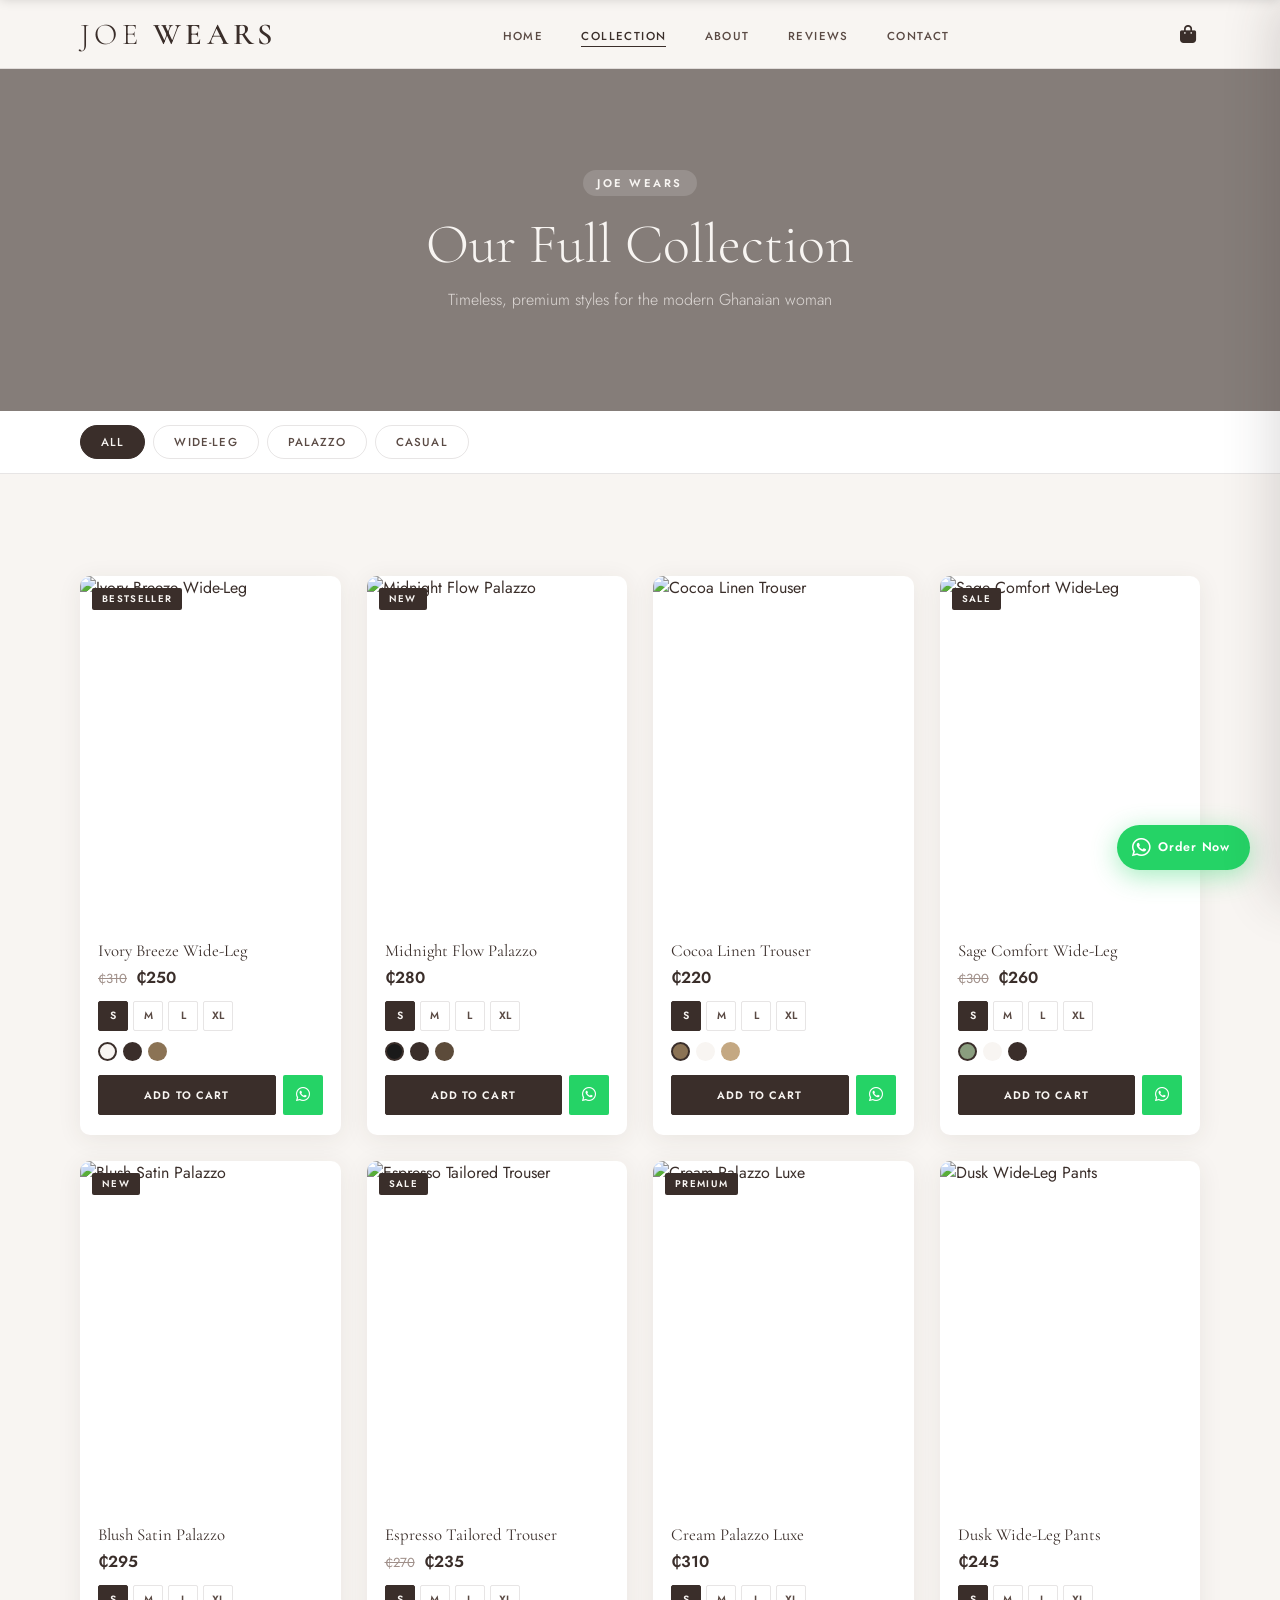
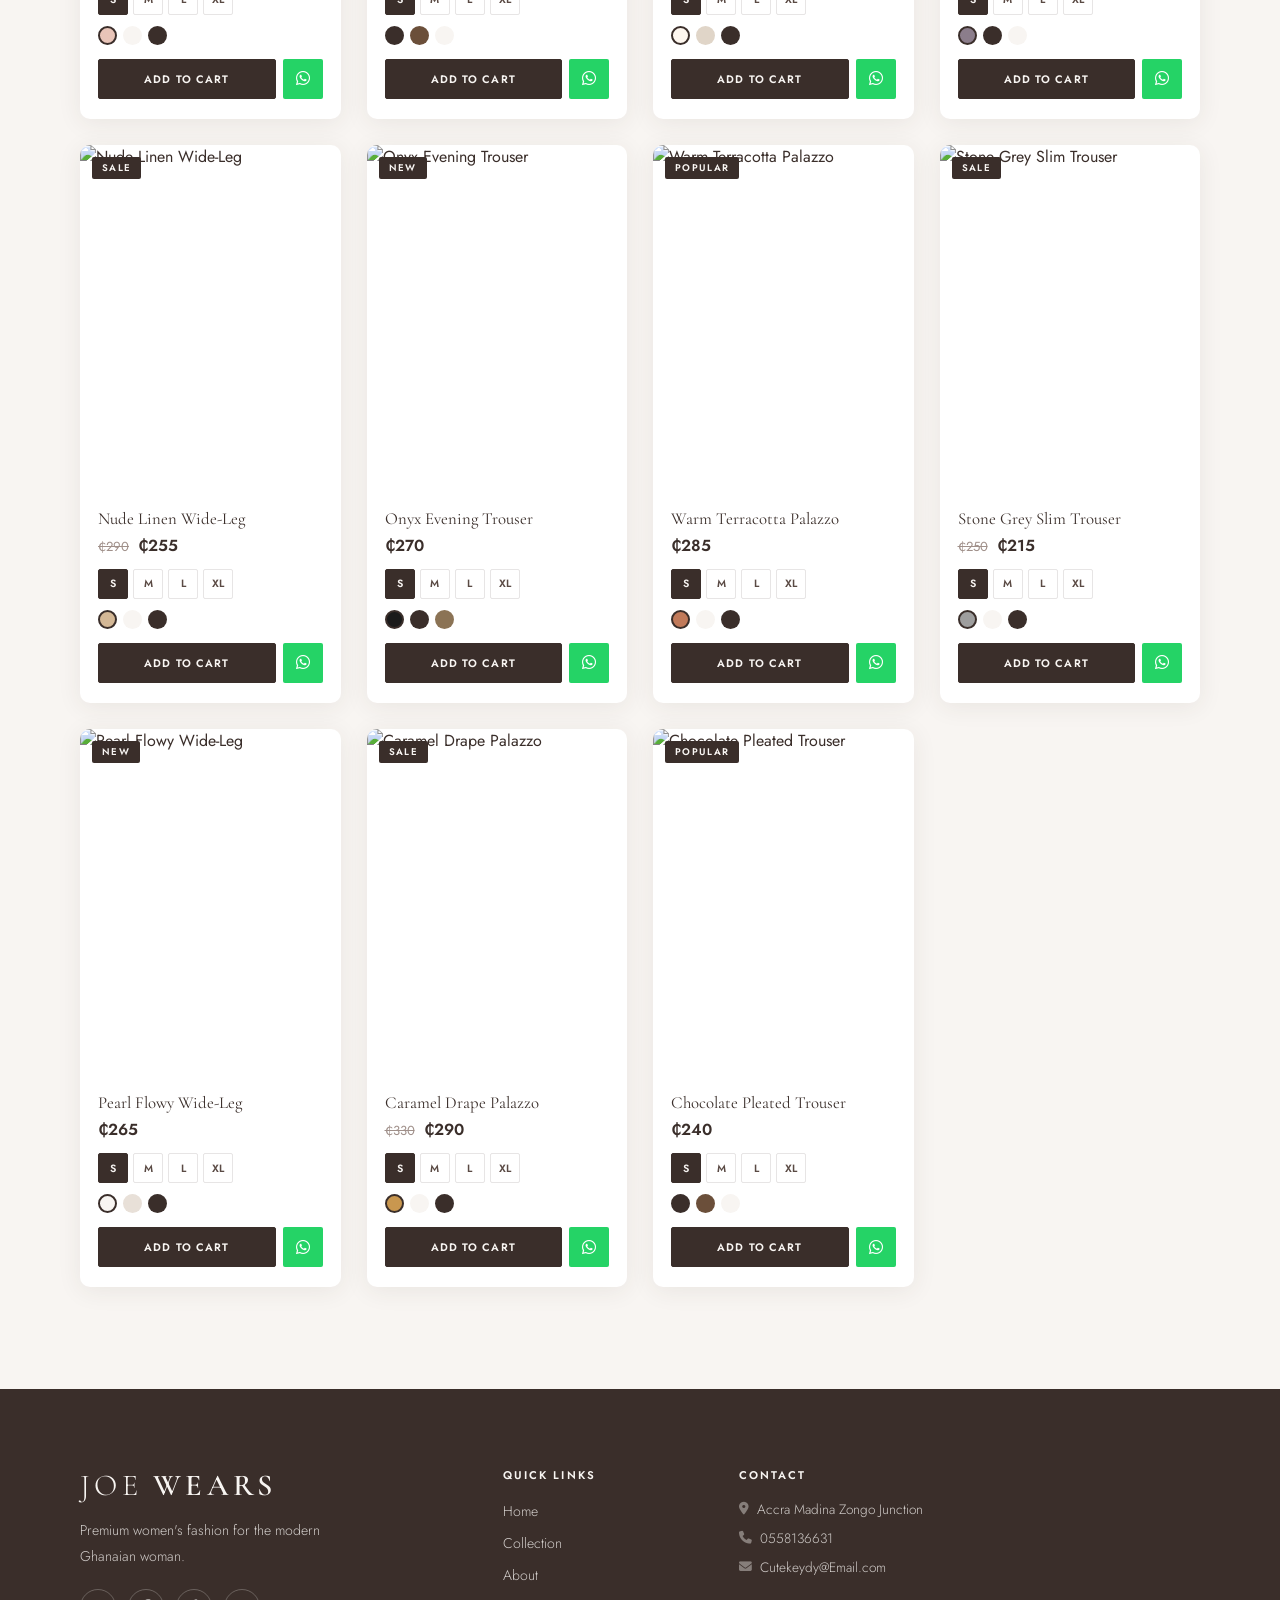
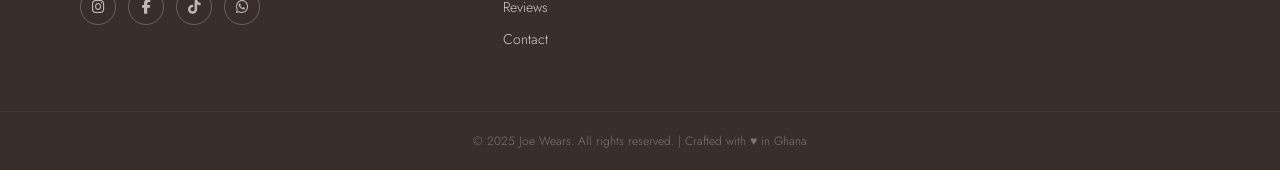
==== commit fa932a9c: "cc" ====
--- a/Collection.html
+++ b/Collection.html
@@ -4,73 +4,82 @@
   <meta charset="UTF-8" />
   <meta name="viewport" content="width=device-width, initial-scale=1.0" />
   <title>Collection – Joe Wears</title>
-  <link rel="stylesheet" href="style.css">
+  <link rel="preconnect" href="https://fonts.googleapis.com" />
+  <link rel="preconnect" href="https://fonts.gstatic.com" crossorigin />
   <link href="https://fonts.googleapis.com/css2?family=Cormorant+Garamond:ital,wght@0,300;0,400;0,600;1,300;1,400&family=Jost:wght@300;400;500;600&display=swap" rel="stylesheet" />
   <link rel="stylesheet" href="https://cdnjs.cloudflare.com/ajax/libs/aos/2.3.4/aos.css" />
   <link rel="stylesheet" href="https://cdnjs.cloudflare.com/ajax/libs/font-awesome/6.4.0/css/all.min.css" />
+  <link rel="stylesheet" href="style.css">
 </head>
 <body>
 
-  <!-- POPUP NOTIFICATION -->
-  <div id="popup-notification" class="popup-notif hidden">
+  <!-- POPUP TOP BAR -->
+  <div id="popup" class="popup hidden">
     <span class="popup-dot"></span>
-    <span id="popup-text"></span>
-    <button class="popup-close" onclick="document.getElementById('popup-notification').classList.add('hidden')">×</button>
+    <span id="popup-msg"></span>
+    <button class="popup-close" onclick="document.getElementById('popup').classList.add('hidden')">✕</button>
   </div>
 
-  <!-- STICKY NAV -->
+  <!-- NAVBAR -->
   <header id="navbar">
-    <nav class="nav-container">
-      <a href="index.html" class="nav-logo">Joe <span>Wears</span></a>
+    <div class="nav-wrap">
+      <a href="index.html" class="logo">Joe <span>Wears</span></a>
+
       <ul class="nav-links" id="navLinks">
-        <li><a href="index.html" onclick="closeMenu()">Home</a></li>
-        <li><a href="collection.html" class="active" onclick="closeMenu()">Collection</a></li>
-        <li><a href="index.html#about" onclick="closeMenu()">About</a></li>
-        <li><a href="index.html#reviews" onclick="closeMenu()">Reviews</a></li>
-        <li><a href="index.html#contact" onclick="closeMenu()">Contact</a></li>
+        <li class="drawer-brand">Joe <span>Wears</span></li>
+        <li><a href="index.html">Home</a></li>
+        <li><a href="collection.html" class="active">Collection</a></li>
+        <li><a href="index.html#about">About</a></li>
+        <li><a href="index.html#reviews">Reviews</a></li>
+        <li><a href="index.html#contact">Contact</a></li>
+        <li class="drawer-contact"><i class="fas fa-phone"></i> 0558136631</li>
       </ul>
-      <div class="nav-actions">
-        <button class="cart-toggle" id="cartToggle" aria-label="Open Cart">
+
+      <div class="nav-right">
+        <button class="cart-icon" id="cartToggle" aria-label="Cart">
           <i class="fas fa-bag-shopping"></i>
-          <span class="cart-badge" id="cartBadge">0</span>
+          <span class="cart-count" id="cartCount"></span>
         </button>
-        <button class="hamburger" id="hamburger" aria-label="Toggle menu">
+        <button class="ham" id="ham" aria-label="Open menu" aria-expanded="false">
           <span></span><span></span><span></span>
         </button>
       </div>
-    </nav>
+    </div>
   </header>
 
-  <!-- CART MODAL -->
-  <div class="cart-overlay" id="cartOverlay"></div>
+  <!-- MOBILE BACKDROP -->
+  <div class="mob-bg" id="mobBg"></div>
+
+  <!-- CART DRAWER -->
+  <div class="cart-bg" id="cartBg"></div>
   <aside class="cart-drawer" id="cartDrawer">
-    <div class="cart-header">
+    <div class="cart-head">
       <h3>Your Cart</h3>
-      <button class="cart-close" id="cartClose">×</button>
+      <button id="cartClose">✕</button>
     </div>
-    <div class="cart-items" id="cartItems">
-      <p class="cart-empty">Your cart is empty.</p>
+    <div class="cart-body" id="cartBody">
+      <p class="empty-msg">Your cart is empty.</p>
     </div>
-    <div class="cart-footer" id="cartFooter" style="display:none">
-      <div class="cart-total">Total: <strong id="cartTotal">₵0.00</strong></div>
-      <div class="cart-form">
-        <h4>Your Details (Required)</h4>
-        <input type="text" id="custName" placeholder="Full Name *" />
-        <input type="tel" id="custPhone" placeholder="Phone Number *" />
-        <input type="text" id="custLocation" placeholder="Location / City *" />
-        <input type="text" id="custAddress" placeholder="Delivery Address *" />
-        <button class="btn-whatsapp-order" onclick="sendToWhatsApp()">
+    <div class="cart-foot" id="cartFoot">
+      <div class="total-row">Total: <strong id="cartTotal">₵0.00</strong></div>
+      <div class="order-form">
+        <p class="form-ttl">Your Details <em>(required before ordering)</em></p>
+        <input id="f-name"     type="text" placeholder="Full Name *" />
+        <input id="f-phone"    type="tel"  placeholder="Phone Number *" />
+        <input id="f-location" type="text" placeholder="Location / City *" />
+        <input id="f-address"  type="text" placeholder="Delivery Address *" />
+        <button class="wa-btn" onclick="sendWhatsApp()">
           <i class="fab fa-whatsapp"></i> Order via WhatsApp
         </button>
       </div>
     </div>
   </aside>
 
-  <!-- PAGE HEADER -->
+  <!-- PAGE HERO -->
   <div class="page-hero">
-    <div class="page-hero-overlay"></div>
-    <div class="page-hero-content">
-      <span class="section-label light">Joe Wears</span>
+    <div class="page-hero-ov"></div>
+    <div class="page-hero-txt">
+      <span class="sec-label light">Joe Wears</span>
       <h1>Our Full Collection</h1>
       <p>Timeless, premium styles for the modern Ghanaian woman</p>
     </div>
@@ -80,64 +89,44 @@
   <div class="filter-bar">
     <div class="container">
       <div class="filter-tabs">
-        <button class="filter-btn active" data-filter="all">All</button>
-        <button class="filter-btn" data-filter="wide-leg">Wide-Leg</button>
-        <button class="filter-btn" data-filter="palazzo">Palazzo</button>
-        <button class="filter-btn" data-filter="casual">Casual</button>
+        <button class="ftab active" data-f="all">All</button>
+        <button class="ftab" data-f="wide-leg">Wide-Leg</button>
+        <button class="ftab" data-f="palazzo">Palazzo</button>
+        <button class="ftab" data-f="casual">Casual</button>
       </div>
     </div>
   </div>
 
-  <!-- FULL COLLECTION GRID -->
+  <!-- COLLECTION GRID -->
   <section class="section">
     <div class="container">
-      <div class="products-grid full-grid" id="collectionGrid"></div>
+      <div class="prod-grid" id="collGrid"></div>
     </div>
   </section>
 
   <!-- FOOTER -->
   <footer class="footer">
     <div class="container footer-grid">
-      <div class="footer-brand">
-        <a href="index.html" class="nav-logo footer-logo">Joe <span>Wears</span></a>
-        <p>Premium women's fashion for the modern Ghanaian woman. Elegance. Confidence. Style.</p>
-        <div class="social-icons">
-          <a href="#" aria-label="Instagram"><i class="fab fa-instagram"></i></a>
-          <a href="#" aria-label="Facebook"><i class="fab fa-facebook-f"></i></a>
-          <a href="#" aria-label="TikTok"><i class="fab fa-tiktok"></i></a>
-          <a href="https://wa.me/233558136631" aria-label="WhatsApp"><i class="fab fa-whatsapp"></i></a>
+      <div class="f-brand">
+        <a href="index.html" class="logo footer-logo">Joe <span>Wears</span></a>
+        <p>Premium women's fashion for the modern Ghanaian woman.</p>
+        <div class="socials">
+          <a href="#"><i class="fab fa-instagram"></i></a>
+          <a href="#"><i class="fab fa-facebook-f"></i></a>
+          <a href="#"><i class="fab fa-tiktok"></i></a>
+          <a href="https://wa.me/233558136631" target="_blank"><i class="fab fa-whatsapp"></i></a>
         </div>
       </div>
-      <div class="footer-links">
-        <h5>Quick Links</h5>
-        <ul>
-          <li><a href="index.html">Home</a></li>
-          <li><a href="collection.html">Collection</a></li>
-          <li><a href="index.html#about">About</a></li>
-          <li><a href="index.html#reviews">Reviews</a></li>
-          <li><a href="index.html#contact">Contact</a></li>
-        </ul>
-      </div>
-      <div class="footer-contact">
-        <h5>Contact</h5>
-        <p><i class="fas fa-location-dot"></i> Accra Madina Zongo Junction</p>
-        <p><i class="fas fa-phone"></i> 0558136631</p>
-        <p><i class="fas fa-envelope"></i> Cutekeydy@Email.com</p>
-      </div>
+      <div class="f-col"><h5>Quick Links</h5><ul><li><a href="index.html">Home</a></li><li><a href="collection.html">Collection</a></li><li><a href="index.html#about">About</a></li><li><a href="index.html#reviews">Reviews</a></li><li><a href="index.html#contact">Contact</a></li></ul></div>
+      <div class="f-col f-contact"><h5>Contact</h5><p><i class="fas fa-location-dot"></i>Accra Madina Zongo Junction</p><p><i class="fas fa-phone"></i>0558136631</p><p><i class="fas fa-envelope"></i>Cutekeydy@Email.com</p></div>
     </div>
-    <div class="footer-bottom">
-      <p>© 2025 Joe Wears. All rights reserved. | Crafted with ♥ in Ghana</p>
-    </div>
+    <div class="footer-bottom"><p>© 2025 Joe Wears. All rights reserved. | Crafted with ♥ in Ghana</p></div>
   </footer>
 
-  <a href="https://wa.me/233558136631?text=Hello%20Joe%20Wears!%20I%27d%20like%20to%20order." class="whatsapp-float" target="_blank">
-    <i class="fab fa-whatsapp"></i>
-    <span>Order Now</span>
+  <a class="wa-float" href="https://wa.me/233558136631?text=Hello%20Joe%20Wears!%20I%27d%20like%20to%20order." target="_blank">
+    <i class="fab fa-whatsapp"></i><span>Order Now</span>
   </a>
-
-  <button class="back-to-top" id="backToTop" aria-label="Back to top">
-    <i class="fas fa-arrow-up"></i>
-  </button>
+  <button class="top-btn" id="topBtn"><i class="fas fa-arrow-up"></i></button>
 
   <script src="https://cdnjs.cloudflare.com/ajax/libs/aos/2.3.4/aos.js"></script>
   <script src="main.js"></script>
--- a/style.css
+++ b/style.css
@@ -1,783 +1,801 @@
-/* =============================================
-   JOE WEARS — PREMIUM FASHION · style.css
-   ============================================= */
-
+/* ================================================
+   JOE WEARS · style.css  (complete clean build)
+   ================================================ */
+
+/* ── TOKENS ── */
 :root {
-  --ivory: #F8F5F2;
-  --choco: #3A2E2A;
-  --choco-mid: #5a4a44;
-  --choco-light: #7a6a64;
-  --white: #ffffff;
-  --off-white: #faf8f6;
-  --gray: #a0908a;
-  --gray-light: #e8e2de;
-  --border: rgba(58,46,42,0.12);
-  --shadow: 0 4px 24px rgba(58,46,42,0.08);
-  --shadow-lg: 0 12px 48px rgba(58,46,42,0.14);
-  --radius: 4px;
-  --radius-lg: 10px;
-  --transition: 0.3s ease;
-  --font-display: 'Cormorant Garamond', Georgia, serif;
-  --font-body: 'Jost', sans-serif;
-}
-
-/* ─── RESET ─── */
+  --ivory:      #F8F5F2;
+  --choco:      #3A2E2A;
+  --choco-mid:  #5a4a44;
+  --choco-lt:   #7a6a64;
+  --white:      #ffffff;
+  --off:        #faf8f6;
+  --gray:       #a0908a;
+  --gray-lt:    #e8e2de;
+  --border:     rgba(58,46,42,0.12);
+  --sh:         0 4px 24px rgba(58,46,42,0.08);
+  --sh-lg:      0 12px 48px rgba(58,46,42,0.14);
+  --r:          4px;
+  --rlg:        10px;
+  --tr:         0.3s ease;
+  --ff-disp:    'Cormorant Garamond', Georgia, serif;
+  --ff-body:    'Jost', sans-serif;
+}
+
+/* ── RESET ── */
 *, *::before, *::after { box-sizing: border-box; margin: 0; padding: 0; }
-html { scroll-behavior: smooth; font-size: 16px; }
+html { scroll-behavior: smooth; }
 body {
-  font-family: var(--font-body);
+  font-family: var(--ff-body);
   background: var(--ivory);
   color: var(--choco);
   overflow-x: hidden;
   -webkit-font-smoothing: antialiased;
 }
-img { max-width: 100%; display: block; }
+img { display: block; max-width: 100%; }
 a { text-decoration: none; color: inherit; }
 ul { list-style: none; }
-button { cursor: pointer; font-family: var(--font-body); }
-input, textarea { font-family: var(--font-body); }
-
-/* ─── UTILITY ─── */
-.container { max-width: 1240px; margin: 0 auto; padding: 0 clamp(16px, 5vw, 60px); }
-.section { padding: clamp(60px, 8vw, 120px) 0; }
-.section-header { text-align: center; margin-bottom: clamp(40px, 5vw, 64px); }
-.section-label {
+button { cursor: pointer; font-family: var(--ff-body); border: none; background: none; }
+input, textarea, select { font-family: var(--ff-body); }
+
+/* ── LAYOUT ── */
+.container  { max-width: 1240px; margin: 0 auto; padding: 0 clamp(16px,5vw,60px); }
+.section    { padding: clamp(60px,8vw,120px) 0; }
+
+/* ── SECTION HEADERS ── */
+.sec-head   { text-align: center; margin-bottom: clamp(40px,5vw,64px); }
+.sec-label  {
   display: inline-block;
-  font-size: 0.7rem; letter-spacing: 0.22em;
-  text-transform: uppercase; font-weight: 600;
-  color: var(--choco-light);
-  background: var(--gray-light);
-  padding: 5px 14px; border-radius: 30px;
-  margin-bottom: 14px;
-}
-.section-label.light { color: var(--ivory); background: rgba(255,255,255,0.15); }
-.section-header h2 {
-  font-family: var(--font-display);
-  font-size: clamp(2rem, 4vw, 3rem);
-  font-weight: 400;
-  line-height: 1.18;
-  margin-bottom: 14px;
-}
-.section-header p { color: var(--choco-light); font-size: 1rem; font-weight: 300; max-width: 520px; margin: 0 auto; }
-.section-cta { text-align: center; margin-top: clamp(32px, 4vw, 52px); }
-
-/* ─── BUTTONS ─── */
+  font-size: .7rem; letter-spacing: .22em; text-transform: uppercase; font-weight: 600;
+  color: var(--choco-lt); background: var(--gray-lt);
+  padding: 5px 14px; border-radius: 30px; margin-bottom: 14px;
+}
+.sec-label.light { color: var(--ivory); background: rgba(255,255,255,.15); }
+.sec-head h2 {
+  font-family: var(--ff-disp);
+  font-size: clamp(2rem,4vw,3rem); font-weight: 400; line-height: 1.18; margin-bottom: 14px;
+}
+.sec-head p  { color: var(--choco-lt); font-size: 1rem; font-weight: 300; max-width: 520px; margin: 0 auto; }
+.sec-cta     { text-align: center; margin-top: clamp(32px,4vw,52px); }
+
+/* ── BUTTONS ── */
 .btn-primary {
   display: inline-block;
-  background: var(--choco);
-  color: var(--ivory);
-  font-size: 0.72rem; letter-spacing: 0.14em;
-  text-transform: uppercase; font-weight: 600;
-  padding: 15px 36px;
-  border: 1.5px solid var(--choco);
-  border-radius: 2px;
-  transition: var(--transition);
+  background: var(--choco); color: var(--ivory);
+  font-size: .72rem; letter-spacing: .14em; text-transform: uppercase; font-weight: 600;
+  padding: 15px 36px; border: 1.5px solid var(--choco); border-radius: var(--r);
+  transition: var(--tr);
 }
 .btn-primary:hover { background: transparent; color: var(--choco); }
 .btn-light {
   display: inline-block;
-  background: var(--ivory);
-  color: var(--choco);
-  font-size: 0.72rem; letter-spacing: 0.14em;
-  text-transform: uppercase; font-weight: 600;
-  padding: 15px 36px;
-  border: 1.5px solid var(--ivory);
-  border-radius: 2px;
-  transition: var(--transition);
+  background: var(--ivory); color: var(--choco);
+  font-size: .72rem; letter-spacing: .14em; text-transform: uppercase; font-weight: 600;
+  padding: 15px 36px; border: 1.5px solid var(--ivory); border-radius: var(--r);
+  transition: var(--tr);
 }
 .btn-light:hover { background: transparent; color: var(--ivory); }
 
-/* ─── SPINNER ─── */
+/* ════════════════════════════════════════
+   SPINNER
+════════════════════════════════════════ */
 #spinner {
   position: fixed; inset: 0; z-index: 9999;
   background: var(--choco);
   display: flex; align-items: center; justify-content: center;
   flex-direction: column;
-  animation: spinnerOut 0.5s ease 3s forwards;
-}
-.spinner-inner { text-align: center; }
-.spinner-logo {
-  font-family: var(--font-display);
-  font-size: clamp(2.2rem, 8vw, 3.8rem);
-  font-weight: 300;
-  color: var(--ivory);
-  letter-spacing: 0.2em;
-  text-transform: uppercase;
+  transition: opacity .5s ease, visibility .5s ease;
+}
+#spinner.hide { opacity: 0; visibility: hidden; pointer-events: none; }
+.sp-inner { text-align: center; }
+.sp-logo {
+  font-family: var(--ff-disp);
+  font-size: clamp(2.2rem,8vw,3.8rem); font-weight: 300;
+  color: var(--ivory); letter-spacing: .2em; text-transform: uppercase;
   margin-bottom: 28px;
-  animation: logoPulse 1.5s ease-in-out infinite alternate;
-}
-.spinner-ring {
+  animation: pulse 1.5s ease-in-out infinite alternate;
+}
+.sp-logo span { font-weight: 600; }
+.sp-ring {
   width: 48px; height: 48px;
-  border: 1.5px solid rgba(248,245,242,0.25);
-  border-top-color: var(--ivory);
-  border-radius: 50%;
-  animation: spin 0.85s linear infinite;
+  border: 1.5px solid rgba(248,245,242,.25); border-top-color: var(--ivory);
+  border-radius: 50%; animation: spin .85s linear infinite;
   margin: 0 auto 20px;
 }
-.spinner-tagline {
-  font-size: 0.68rem; letter-spacing: 0.22em;
-  text-transform: uppercase; color: rgba(248,245,242,0.45);
-  font-weight: 400;
-}
-@keyframes spin { to { transform: rotate(360deg); } }
-@keyframes logoPulse { from { opacity: 0.7; } to { opacity: 1; } }
-@keyframes spinnerOut { to { opacity: 0; pointer-events: none; visibility: hidden; } }
-
-/* ─── POPUP NOTIFICATION ─── */
-.popup-notif {
-  position: fixed; top: 0; left: 0; right: 0; z-index: 9990;
-  background: var(--choco);
-  color: var(--ivory);
-  display: flex; align-items: center; justify-content: center; gap: 10px;
-  padding: 11px 20px;
-  font-size: 0.8rem; letter-spacing: 0.04em;
-  transform: translateY(0);
-  transition: transform 0.4s ease, opacity 0.4s ease;
-  box-shadow: 0 2px 12px rgba(0,0,0,0.18);
-}
-.popup-notif.hidden { transform: translateY(-110%); pointer-events: none; }
+.sp-tag { font-size: .68rem; letter-spacing: .22em; text-transform: uppercase; color: rgba(248,245,242,.4); }
+@keyframes spin  { to { transform: rotate(360deg); } }
+@keyframes pulse { from { opacity: .7; } to { opacity: 1; } }
+
+/* ════════════════════════════════════════
+   POPUP NOTIFICATION (top bar)
+════════════════════════════════════════ */
+.popup {
+  position: fixed; top: 0; left: 0; right: 0; z-index: 9800;
+  background: var(--choco); color: var(--ivory);
+  display: flex; align-items: center; gap: 10px;
+  padding: 10px 20px;
+  font-size: .8rem; letter-spacing: .04em;
+  box-shadow: 0 2px 12px rgba(0,0,0,.2);
+  transition: transform .4s ease;
+}
+.popup.hidden { transform: translateY(-110%); pointer-events: none; }
 .popup-dot {
-  width: 8px; height: 8px; border-radius: 50%;
-  background: #4caf50; flex-shrink: 0;
+  width: 8px; height: 8px; border-radius: 50%; background: #4caf50; flex-shrink: 0;
   animation: blink 1.2s infinite;
 }
-@keyframes blink { 0%,100%{opacity:1} 50%{opacity:0.3} }
+@keyframes blink { 0%,100%{opacity:1} 50%{opacity:.3} }
 .popup-close {
-  background: none; border: none; color: var(--ivory);
-  font-size: 1.1rem; line-height: 1; margin-left: auto;
-  opacity: 0.6; transition: opacity 0.2s;
+  margin-left: auto; color: var(--ivory); opacity: .6;
+  font-size: 1rem; transition: opacity .2s;
 }
 .popup-close:hover { opacity: 1; }
 
-/* ─── NAVBAR ─── */
+/* ════════════════════════════════════════
+   NAVBAR
+════════════════════════════════════════ */
 #navbar {
-  position: sticky; top: 0; z-index: 800;
-  background: rgba(248,245,242,0.97);
-  backdrop-filter: blur(12px);
-  -webkit-backdrop-filter: blur(12px);
+  position: sticky; top: 0; z-index: 600;
+  background: rgba(248,245,242,.97);
+  backdrop-filter: blur(12px); -webkit-backdrop-filter: blur(12px);
   border-bottom: 1px solid var(--border);
-  transition: box-shadow 0.3s;
-}
-#navbar.scrolled { box-shadow: var(--shadow); }
-.nav-container {
+  transition: box-shadow .3s;
+}
+#navbar.scrolled { box-shadow: var(--sh); }
+
+.nav-wrap {
   display: flex; align-items: center; justify-content: space-between;
   max-width: 1240px; margin: 0 auto;
-  padding: 0 clamp(16px, 5vw, 60px);
+  padding: 0 clamp(16px,5vw,60px);
   height: 68px;
 }
-.nav-logo {
-  font-family: var(--font-display);
-  font-size: clamp(1.4rem, 3.5vw, 1.9rem);
-  font-weight: 300;
-  letter-spacing: 0.14em;
-  text-transform: uppercase;
-  color: var(--choco);
-}
-.nav-logo span { font-weight: 600; }
-.footer-logo { color: var(--ivory); }
+
+/* LOGO */
+.logo {
+  font-family: var(--ff-disp);
+  font-size: clamp(1.4rem,3.5vw,1.9rem);
+  font-weight: 300; letter-spacing: .14em; text-transform: uppercase;
+  color: var(--choco); flex-shrink: 0;
+}
+.logo span        { font-weight: 600; }
+.footer-logo      { color: var(--ivory); }
 .footer-logo span { font-weight: 600; }
+
+/* ── DESKTOP NAV LINKS ── */
 .nav-links {
-  display: flex; gap: clamp(20px, 3vw, 40px);
+  display: flex;
+  align-items: center;
+  gap: clamp(20px,3vw,40px);
+  list-style: none;
 }
 .nav-links a {
-  font-size: 0.72rem; letter-spacing: 0.12em;
-  text-transform: uppercase; font-weight: 500;
-  color: var(--choco-mid);
-  transition: color var(--transition);
+  font-size: .72rem; letter-spacing: .12em; text-transform: uppercase; font-weight: 500;
+  color: var(--choco-mid); transition: color var(--tr);
   position: relative; padding-bottom: 3px;
 }
 .nav-links a::after {
   content: ''; position: absolute; bottom: 0; left: 0; right: 0;
   height: 1px; background: var(--choco);
-  transform: scaleX(0); transform-origin: center;
-  transition: transform 0.3s;
+  transform: scaleX(0); transform-origin: center; transition: transform .3s;
 }
 .nav-links a:hover::after,
 .nav-links a.active::after { transform: scaleX(1); }
 .nav-links a:hover,
 .nav-links a.active { color: var(--choco); }
-.nav-actions { display: flex; align-items: center; gap: 12px; }
-.cart-toggle {
-  position: relative; background: none; border: none;
-  color: var(--choco); padding: 4px; font-size: 1.15rem;
-  transition: color var(--transition);
-}
-.cart-toggle:hover { color: var(--choco-mid); }
-.cart-badge {
+
+/* items only shown inside mobile drawer */
+.drawer-brand,
+.drawer-contact { display: none; }
+
+/* RIGHT SIDE (cart + hamburger) */
+.nav-right { display: flex; align-items: center; gap: 10px; flex-shrink: 0; }
+
+.cart-icon {
+  position: relative;
+  color: var(--choco); font-size: 1.15rem; padding: 4px;
+  transition: color var(--tr);
+}
+.cart-icon:hover { color: var(--choco-mid); }
+.cart-count {
   position: absolute; top: -5px; right: -7px;
   background: var(--choco); color: var(--ivory);
-  font-size: 0.6rem; font-weight: 700;
+  font-size: .6rem; font-weight: 700;
   width: 18px; height: 18px; border-radius: 50%;
-  display: flex; align-items: center; justify-content: center;
+  display: none; align-items: center; justify-content: center;
+}
+.cart-count.show { display: flex; }
+
+/* ════════════════════════════════════════
+   HAMBURGER  —  Circle style
+════════════════════════════════════════ */
+.ham {
+  /* hidden on desktop */
   display: none;
-}
-.cart-badge.visible { display: flex; }
-.hamburger {
-  display: none; flex-direction: column; gap: 5px;
-  background: none; border: none; padding: 4px; z-index: 1001;
-}
-.hamburger span {
-  display: block; width: 24px; height: 1.5px;
+  position: relative;
+  width: 44px; height: 44px;
+  border-radius: 50%;
   background: var(--choco);
-  transition: all 0.35s ease;
+  align-items: center; justify-content: center;
+  flex-shrink: 0;
+  z-index: 1200;                   /* always on top */
+  transition: background .3s ease, transform .2s ease;
+  box-shadow: 0 2px 10px rgba(58,46,42,.28);
+  -webkit-tap-highlight-color: transparent;
+}
+.ham:active { transform: scale(.92); }
+
+/* the three bars sit inside the circle */
+.ham span {
+  display: block;
+  position: absolute;
+  left: 50%; top: 50%;
+  width: 18px; height: 2px;
+  background: var(--ivory);
+  border-radius: 2px;
+  transition: transform .38s cubic-bezier(.77,0,.18,1),
+              opacity   .25s ease,
+              width     .25s ease;
   transform-origin: center;
 }
-.hamburger.open span:nth-child(1) { transform: translateY(6.5px) rotate(45deg); }
-.hamburger.open span:nth-child(2) { opacity: 0; transform: scaleX(0); }
-.hamburger.open span:nth-child(3) { transform: translateY(-6.5px) rotate(-45deg); }
-
-/* ─── MOBILE NAV ─── */
+.ham span:nth-child(1) { transform: translate(-50%, calc(-50% - 5px)); }
+.ham span:nth-child(2) { transform: translate(-50%, -50%); }
+.ham span:nth-child(3) { transform: translate(-50%, calc(-50% + 5px)); }
+
+/* open → X, circle inverts */
+.ham.open { background: var(--ivory); box-shadow: 0 2px 16px rgba(58,46,42,.15); }
+.ham.open span { background: var(--choco); }
+.ham.open span:nth-child(1) { transform: translate(-50%,-50%) rotate(45deg); }
+.ham.open span:nth-child(2) { opacity: 0; width: 0; }
+.ham.open span:nth-child(3) { transform: translate(-50%,-50%) rotate(-45deg); }
+
+/* ════════════════════════════════════════
+   MOBILE NAV DRAWER + BACKDROP
+════════════════════════════════════════ */
+
+/* dim backdrop behind the drawer */
+.mob-bg {
+  display: none;
+  position: fixed; inset: 0;
+  z-index: 900;
+  background: rgba(58,46,42,.55);
+  backdrop-filter: blur(2px);
+  opacity: 0;
+  transition: opacity .35s ease;
+  pointer-events: none;
+}
+.mob-bg.show   { display: block; }
+.mob-bg.active { opacity: 1; pointer-events: all; }
+
 @media (max-width: 768px) {
-  .hamburger { display: flex; }
+
+  /* show hamburger */
+  .ham { display: flex; }
+
+  /* drawer items shown on mobile */
+  .drawer-brand {
+    display: block;
+    font-family: var(--ff-disp);
+    font-size: 1.6rem; font-weight: 300; letter-spacing: .16em;
+    text-transform: uppercase; color: var(--ivory);
+    padding: 0 0 24px 0; margin-bottom: 8px;
+    opacity: .9;
+  }
+  .drawer-brand span { font-weight: 600; }
+  .drawer-contact {
+    display: block;
+    font-size: .78rem; color: rgba(248,245,242,.5);
+    letter-spacing: .08em; padding: 24px 0 0;
+    border-top: 1px solid rgba(248,245,242,.1);
+  }
+  .drawer-contact i { margin-right: 6px; }
+
+  /* NAV LIST → slide-in drawer from RIGHT */
   .nav-links {
-    position: fixed; top: 0; left: 0; right: 0; bottom: 0;
-    background: var(--ivory);
-    flex-direction: column; align-items: center; justify-content: center;
-    gap: 36px;
+    /* off-screen by default */
+    visibility: hidden;
+    pointer-events: none;
+    position: fixed;
+    top: 0; right: 0; bottom: 0;
+    width: min(300px, 82vw);
+    flex-direction: column;
+    align-items: flex-start;
+    justify-content: center;
+    gap: 0;
+    list-style: none;
+    background: var(--choco);
+    z-index: 1000;
+    padding: 40px 0 40px 36px;
     transform: translateX(100%);
-    transition: transform 0.4s cubic-bezier(0.77,0,0.18,1);
-    z-index: 999;
+    transition: transform .42s cubic-bezier(.77,0,.18,1),
+                visibility 0s linear .42s;
   }
-  .nav-links.open { transform: translateX(0); }
+
+  /* OPEN state */
+  .nav-links.open {
+    visibility: visible;
+    pointer-events: all;
+    transform: translateX(0);
+    transition: transform .42s cubic-bezier(.77,0,.18,1),
+                visibility 0s linear 0s;
+  }
+
+  /* each list item */
+  .nav-links li {
+    width: 100%;
+    border-bottom: 1px solid rgba(248,245,242,.1);
+  }
+  .nav-links li:last-child { border-bottom: none; }
+
+  /* link text inside drawer */
   .nav-links a {
-    font-family: var(--font-display);
-    font-size: 1.9rem; font-weight: 300;
-    letter-spacing: 0.08em;
+    display: block;
+    font-family: var(--ff-disp);
+    font-size: clamp(1.3rem,5vw,1.65rem);
+    font-weight: 300; letter-spacing: .1em;
+    text-transform: uppercase;
+    color: var(--ivory);
+    padding: 18px 0;
   }
-}
-
-/* ─── CART DRAWER ─── */
-.cart-overlay {
-  position: fixed; inset: 0; z-index: 850;
-  background: rgba(58,46,42,0.45);
+  .nav-links a::after { display: none; }
+  .nav-links a:hover  { color: rgba(248,245,242,.65); }
+  .nav-links a.active { color: var(--ivory); opacity: .85; }
+}
+
+/* ════════════════════════════════════════
+   CART DRAWER
+════════════════════════════════════════ */
+.cart-bg {
+  position: fixed; inset: 0; z-index: 700;
+  background: rgba(58,46,42,.45);
   opacity: 0; pointer-events: none;
-  transition: opacity 0.3s;
-}
-.cart-overlay.active { opacity: 1; pointer-events: all; }
+  transition: opacity .3s;
+}
+.cart-bg.active { opacity: 1; pointer-events: all; }
+
 .cart-drawer {
   position: fixed; top: 0; right: 0; bottom: 0;
-  width: min(420px, 100vw); z-index: 860;
+  width: min(420px,100vw); z-index: 750;
   background: var(--white);
-  box-shadow: -8px 0 48px rgba(58,46,42,0.16);
+  box-shadow: -8px 0 48px rgba(58,46,42,.16);
   display: flex; flex-direction: column;
   transform: translateX(100%);
-  transition: transform 0.4s cubic-bezier(0.77,0,0.18,1);
+  transition: transform .4s cubic-bezier(.77,0,.18,1);
 }
 .cart-drawer.open { transform: translateX(0); }
-.cart-header {
+
+.cart-head {
   display: flex; align-items: center; justify-content: space-between;
-  padding: 24px 28px;
-  border-bottom: 1px solid var(--border);
-}
-.cart-header h3 { font-family: var(--font-display); font-size: 1.4rem; font-weight: 400; }
-.cart-close {
-  background: none; border: none; font-size: 1.5rem;
-  color: var(--choco-mid); line-height: 1; padding: 4px 8px;
-  transition: color var(--transition);
-}
-.cart-close:hover { color: var(--choco); }
-.cart-items {
-  flex: 1; overflow-y: auto; padding: 20px 28px;
-}
-.cart-empty { text-align: center; color: var(--gray); padding: 40px 0; font-size: 0.9rem; }
-.cart-item {
-  display: grid; grid-template-columns: 72px 1fr auto;
-  gap: 14px; align-items: center;
-  padding: 14px 0;
-  border-bottom: 1px solid var(--border);
-}
-.cart-item img { width: 72px; height: 90px; object-fit: cover; border-radius: var(--radius); }
-.cart-item-info h4 { font-size: 0.88rem; font-weight: 500; margin-bottom: 4px; }
-.cart-item-info p { font-size: 0.78rem; color: var(--gray); }
-.cart-item-price { font-weight: 600; font-size: 0.9rem; }
-.cart-item-remove {
-  background: none; border: none; color: var(--gray);
-  font-size: 0.75rem; margin-top: 6px; display: block;
-  transition: color var(--transition);
-}
-.cart-item-remove:hover { color: #c0392b; }
-.cart-footer { padding: 20px 28px; border-top: 1px solid var(--border); }
-.cart-total { font-size: 1rem; margin-bottom: 18px; display: flex; justify-content: space-between; }
-.cart-total strong { font-size: 1.1rem; }
-.cart-form h4 {
-  font-family: var(--font-display); font-size: 1rem;
-  font-weight: 500; margin-bottom: 14px;
-  color: var(--choco);
-}
-.cart-form input {
-  width: 100%; padding: 11px 14px;
-  border: 1px solid var(--border); border-radius: var(--radius);
-  font-size: 0.85rem; background: var(--ivory);
-  color: var(--choco); margin-bottom: 10px;
-  outline: none; transition: border-color var(--transition);
-}
-.cart-form input:focus { border-color: var(--choco); }
-.btn-whatsapp-order {
+  padding: 22px 26px; border-bottom: 1px solid var(--border);
+}
+.cart-head h3 { font-family: var(--ff-disp); font-size: 1.4rem; font-weight: 400; }
+.cart-head button { font-size: 1.4rem; color: var(--choco-mid); padding: 4px 8px; transition: color var(--tr); }
+.cart-head button:hover { color: var(--choco); }
+
+.cart-body  { flex: 1; overflow-y: auto; padding: 18px 26px; }
+.empty-msg  { text-align: center; color: var(--gray); padding: 40px 0; font-size: .9rem; }
+
+.cart-item  {
+  display: grid; grid-template-columns: 68px 1fr auto;
+  gap: 12px; align-items: center;
+  padding: 14px 0; border-bottom: 1px solid var(--border);
+}
+.cart-item img      { width: 68px; height: 86px; object-fit: cover; border-radius: var(--r); }
+.cart-item h4       { font-size: .86rem; font-weight: 500; margin-bottom: 3px; }
+.cart-item p        { font-size: .75rem; color: var(--gray); }
+.cart-item-rm       { font-size: .72rem; color: var(--gray); margin-top: 6px; display: block; transition: color .2s; }
+.cart-item-rm:hover { color: #c0392b; }
+.cart-item-price    { font-weight: 600; font-size: .9rem; }
+
+.cart-foot { padding: 18px 26px; border-top: 1px solid var(--border); }
+.total-row { display: flex; justify-content: space-between; font-size: 1rem; margin-bottom: 18px; }
+.total-row strong { font-size: 1.1rem; }
+
+.order-form .form-ttl { font-family: var(--ff-disp); font-size: 1rem; margin-bottom: 12px; }
+.order-form .form-ttl em { font-size: .75rem; font-style: normal; color: var(--gray); }
+.order-form input {
+  width: 100%; padding: 11px 13px; margin-bottom: 9px;
+  border: 1px solid var(--border); border-radius: var(--r);
+  font-size: .85rem; background: var(--ivory); color: var(--choco);
+  outline: none; transition: border-color var(--tr);
+}
+.order-form input:focus { border-color: var(--choco); }
+.wa-btn {
   width: 100%; background: #25D366; color: #fff;
-  border: none; padding: 14px;
-  font-size: 0.82rem; font-weight: 600; letter-spacing: 0.08em;
-  text-transform: uppercase;
-  border-radius: var(--radius);
-  display: flex; align-items: center; justify-content: center; gap: 10px;
-  transition: background var(--transition);
-  margin-top: 4px;
-}
-.btn-whatsapp-order:hover { background: #1da851; }
-.btn-whatsapp-order i { font-size: 1.2rem; }
-
-/* ─── HERO SLIDER ─── */
+  padding: 13px; border-radius: var(--r);
+  font-size: .8rem; font-weight: 600; letter-spacing: .08em; text-transform: uppercase;
+  display: flex; align-items: center; justify-content: center; gap: 9px;
+  transition: background var(--tr); margin-top: 4px;
+}
+.wa-btn:hover { background: #1da851; }
+.wa-btn i { font-size: 1.2rem; }
+
+/* ════════════════════════════════════════
+   HERO SLIDER
+════════════════════════════════════════ */
 .hero {
-  position: relative; height: 100svh; min-height: 560px;
+  position: relative;
+  height: 100svh; min-height: 560px;
   overflow: hidden;
 }
-.hero-slides { position: absolute; inset: 0; }
-.hero-slide {
+.slides { position: absolute; inset: 0; }
+.slide  {
   position: absolute; inset: 0;
   background-size: cover; background-position: center;
-  opacity: 0;
-  transition: opacity 0.9s ease;
-}
-.hero-slide.active { opacity: 1; }
-.hero-overlay {
+  opacity: 0; transition: opacity .9s ease;
+}
+.slide.active { opacity: 1; }
+.slide-ov {
   position: absolute; inset: 0;
-  background: linear-gradient(135deg, rgba(58,46,42,0.62) 0%, rgba(58,46,42,0.25) 60%, transparent 100%);
-}
-.hero-content {
-  position: absolute; bottom: clamp(60px, 10vh, 130px);
-  left: clamp(20px, 8vw, 120px);
-  max-width: 600px;
-  z-index: 2;
-}
-.hero-badge {
+  background: linear-gradient(135deg, rgba(58,46,42,.62) 0%, rgba(58,46,42,.22) 60%, transparent 100%);
+}
+.slide-txt {
+  position: absolute;
+  bottom: clamp(60px,10vh,130px);
+  left: clamp(20px,8vw,120px);
+  max-width: 580px; z-index: 2;
+}
+.badge {
   display: inline-block;
-  font-size: 0.65rem; letter-spacing: 0.2em;
-  text-transform: uppercase; font-weight: 600;
-  color: var(--ivory); background: rgba(248,245,242,0.18);
-  border: 1px solid rgba(248,245,242,0.35);
-  padding: 6px 16px; border-radius: 30px;
+  font-size: .65rem; letter-spacing: .2em; text-transform: uppercase; font-weight: 600;
+  color: var(--ivory); background: rgba(248,245,242,.15);
+  border: 1px solid rgba(248,245,242,.35); padding: 6px 16px; border-radius: 30px;
   margin-bottom: 20px; backdrop-filter: blur(6px);
 }
-.hero-content h1 {
-  font-family: var(--font-display);
-  font-size: clamp(2.8rem, 7vw, 5.2rem);
-  font-weight: 300; line-height: 1.1;
-  color: var(--ivory); margin-bottom: 18px;
-}
-.hero-content h1 em { font-style: italic; font-weight: 300; }
-.hero-content p {
-  font-size: clamp(0.88rem, 1.5vw, 1rem);
-  color: rgba(248,245,242,0.82); font-weight: 300;
-  line-height: 1.65; margin-bottom: 30px;
-  max-width: 420px;
-}
-.hero-arrow {
+.slide-txt h1 {
+  font-family: var(--ff-disp);
+  font-size: clamp(2.8rem,7vw,5.2rem); font-weight: 300; line-height: 1.1;
+  color: var(--ivory); margin-bottom: 16px;
+}
+.slide-txt h1 em { font-style: italic; }
+.slide-txt p {
+  font-size: clamp(.88rem,1.5vw,1rem); color: rgba(248,245,242,.82);
+  font-weight: 300; line-height: 1.65; margin-bottom: 28px; max-width: 400px;
+}
+.arrow {
   position: absolute; top: 50%; transform: translateY(-50%);
-  z-index: 3; background: rgba(248,245,242,0.15);
-  border: 1px solid rgba(248,245,242,0.3);
-  color: var(--ivory); font-size: 1.2rem;
-  width: 48px; height: 48px; border-radius: 50%;
-  backdrop-filter: blur(6px);
-  transition: background var(--transition);
+  z-index: 3; background: rgba(248,245,242,.15);
+  border: 1px solid rgba(248,245,242,.3); color: var(--ivory);
+  font-size: 1.2rem; width: 48px; height: 48px; border-radius: 50%;
+  backdrop-filter: blur(6px); transition: background var(--tr);
   display: flex; align-items: center; justify-content: center;
 }
-.hero-arrow:hover { background: rgba(248,245,242,0.28); }
-.hero-arrow.prev { left: clamp(12px, 3vw, 40px); }
-.hero-arrow.next { right: clamp(12px, 3vw, 40px); }
-.hero-dots {
-  position: absolute; bottom: clamp(24px, 4vh, 40px);
+.arrow:hover { background: rgba(248,245,242,.3); }
+.arr-prev { left: clamp(12px,3vw,40px); }
+.arr-next { right: clamp(12px,3vw,40px); }
+.slide-dots {
+  position: absolute; bottom: clamp(24px,4vh,40px);
   left: 50%; transform: translateX(-50%);
   display: flex; gap: 8px; z-index: 3;
 }
-.hero-dot {
+.sdot {
   width: 6px; height: 6px; border-radius: 50%;
-  background: rgba(248,245,242,0.4);
-  border: none; padding: 0;
-  transition: all 0.3s;
-}
-.hero-dot.active {
-  background: var(--ivory); width: 22px; border-radius: 3px;
-}
-
-/* ─── TICKER ─── */
-.ticker-wrap {
-  background: var(--choco); overflow: hidden;
-  padding: 13px 0; white-space: nowrap;
-}
-.ticker-track {
-  display: inline-flex; gap: 28px;
-  animation: ticker 28s linear infinite;
-}
-.ticker-track span {
-  font-size: 0.72rem; letter-spacing: 0.14em;
-  text-transform: uppercase; color: var(--ivory);
-  font-weight: 400; opacity: 0.85;
-}
-.ticker-dot { opacity: 0.45 !important; }
+  background: rgba(248,245,242,.4); transition: all .3s;
+}
+.sdot.active { background: var(--ivory); width: 22px; border-radius: 3px; }
+
+/* ════════════════════════════════════════
+   TICKER
+════════════════════════════════════════ */
+.ticker-wrap { background: var(--choco); overflow: hidden; padding: 13px 0; white-space: nowrap; }
+.ticker-track { display: inline-flex; gap: 28px; animation: ticker 28s linear infinite; }
+.ticker-track span { font-size: .72rem; letter-spacing: .14em; text-transform: uppercase; color: var(--ivory); font-weight: 400; opacity: .85; }
+.tdot { opacity: .4 !important; }
 @keyframes ticker { from { transform: translateX(0); } to { transform: translateX(-50%); } }
 
-/* ─── PRODUCTS GRID ─── */
-.products-grid {
+/* ════════════════════════════════════════
+   PRODUCT CARDS
+════════════════════════════════════════ */
+.prod-grid {
   display: grid;
-  grid-template-columns: repeat(auto-fill, minmax(min(240px, 100%), 1fr));
-  gap: clamp(16px, 2.5vw, 28px);
-}
-.full-grid {
-  grid-template-columns: repeat(auto-fill, minmax(min(220px, 100%), 1fr));
-}
-.product-card {
-  background: var(--white);
-  border-radius: var(--radius-lg);
-  overflow: hidden;
-  box-shadow: var(--shadow);
-  transition: transform 0.35s ease, box-shadow 0.35s ease;
-}
-.product-card:hover {
-  transform: translateY(-6px);
-  box-shadow: var(--shadow-lg);
-}
-.product-img {
-  position: relative; overflow: hidden;
-  aspect-ratio: 3/4;
-}
-.product-img img {
-  width: 100%; height: 100%; object-fit: cover;
-  transition: transform 0.5s ease;
-}
-.product-card:hover .product-img img { transform: scale(1.06); }
-.product-tag {
+  grid-template-columns: repeat(auto-fill, minmax(min(230px,100%), 1fr));
+  gap: clamp(14px,2.5vw,26px);
+}
+.prod-card {
+  background: var(--white); border-radius: var(--rlg);
+  overflow: hidden; box-shadow: var(--sh);
+  transition: transform .35s ease, box-shadow .35s ease;
+}
+.prod-card:hover { transform: translateY(-6px); box-shadow: var(--sh-lg); }
+
+.prod-img { position: relative; overflow: hidden; aspect-ratio: 3/4; }
+.prod-img img { width: 100%; height: 100%; object-fit: cover; transition: transform .5s ease; }
+.prod-card:hover .prod-img img { transform: scale(1.06); }
+.prod-tag {
   position: absolute; top: 12px; left: 12px;
   background: var(--choco); color: var(--ivory);
-  font-size: 0.6rem; letter-spacing: 0.14em; text-transform: uppercase;
-  font-weight: 600; padding: 4px 10px; border-radius: 2px;
-}
-.product-body { padding: 18px 20px 22px; }
-.product-body h3 {
-  font-family: var(--font-display);
-  font-size: 1.05rem; font-weight: 400;
-  margin-bottom: 4px; line-height: 1.3;
-}
-.product-price {
-  font-size: 1rem; font-weight: 600;
-  color: var(--choco); margin-bottom: 12px;
-}
-.product-price del { color: var(--gray); font-weight: 400; font-size: 0.82rem; margin-right: 6px; }
-.product-sizes {
-  display: flex; gap: 6px; margin-bottom: 12px; flex-wrap: wrap;
-}
-.size-btn {
-  width: 32px; height: 32px;
-  border: 1px solid var(--border); border-radius: 2px;
-  background: none; font-size: 0.68rem; font-weight: 600;
-  color: var(--choco-mid);
-  transition: all var(--transition);
-}
-.size-btn:hover, .size-btn.selected {
-  border-color: var(--choco); background: var(--choco); color: var(--ivory);
-}
-.product-colors { display: flex; gap: 7px; margin-bottom: 16px; }
-.color-dot {
-  width: 20px; height: 20px; border-radius: 50%;
+  font-size: .6rem; letter-spacing: .14em; text-transform: uppercase; font-weight: 600;
+  padding: 4px 10px; border-radius: 2px;
+}
+.prod-body { padding: 16px 18px 20px; }
+.prod-body h3 { font-family: var(--ff-disp); font-size: 1.05rem; font-weight: 400; margin-bottom: 4px; line-height: 1.3; }
+.prod-price { font-size: 1rem; font-weight: 600; color: var(--choco); margin-bottom: 12px; }
+.prod-price del { color: var(--gray); font-weight: 400; font-size: .82rem; margin-right: 4px; }
+
+.sizes { display: flex; gap: 5px; margin-bottom: 11px; flex-wrap: wrap; }
+.sz {
+  width: 30px; height: 30px; border: 1px solid var(--border); border-radius: 2px;
+  font-size: .66rem; font-weight: 600; color: var(--choco-mid);
+  display: flex; align-items: center; justify-content: center;
+  transition: all var(--tr);
+}
+.sz:hover, .sz.on { border-color: var(--choco); background: var(--choco); color: var(--ivory); }
+
+.colors { display: flex; gap: 6px; margin-bottom: 14px; }
+.clr {
+  width: 19px; height: 19px; border-radius: 50%;
   border: 2px solid transparent; cursor: pointer;
-  transition: border-color var(--transition);
-}
-.color-dot:hover, .color-dot.selected { border-color: var(--choco); }
-.product-actions { display: flex; gap: 8px; }
+  transition: border-color var(--tr);
+}
+.clr:hover, .clr.on { border-color: var(--choco); }
+
+.prod-actions { display: flex; gap: 7px; }
 .btn-cart {
   flex: 1; background: var(--choco); color: var(--ivory);
-  border: 1.5px solid var(--choco);
-  padding: 11px 16px;
-  font-size: 0.7rem; font-weight: 600; letter-spacing: 0.1em;
-  text-transform: uppercase; border-radius: 2px;
-  transition: all var(--transition);
+  border: 1.5px solid var(--choco); padding: 11px 12px;
+  font-size: .68rem; font-weight: 600; letter-spacing: .1em; text-transform: uppercase;
+  border-radius: 2px; transition: all var(--tr);
 }
 .btn-cart:hover { background: transparent; color: var(--choco); }
-.btn-wa {
-  width: 42px; flex-shrink: 0;
-  background: #25D366; color: #fff; border: none;
-  border-radius: 2px;
-  font-size: 1rem;
-  transition: background var(--transition);
-}
-.btn-wa:hover { background: #1da851; }
-
-/* ─── ABOUT ─── */
+.btn-wa-quick {
+  width: 40px; flex-shrink: 0; background: #25D366; color: #fff;
+  border-radius: 2px; font-size: 1rem; transition: background var(--tr);
+}
+.btn-wa-quick:hover { background: #1da851; }
+
+/* ════════════════════════════════════════
+   ABOUT
+════════════════════════════════════════ */
 .about-grid {
   display: grid; grid-template-columns: 1fr 1fr;
-  gap: clamp(40px, 6vw, 80px); align-items: center;
-}
-.about-image { position: relative; }
-.about-image img { border-radius: var(--radius-lg); box-shadow: var(--shadow-lg); aspect-ratio: 4/5; object-fit: cover; width: 100%; }
-.about-img-tag {
+  gap: clamp(40px,6vw,80px); align-items: center;
+}
+.about-img { position: relative; }
+.about-img img { border-radius: var(--rlg); box-shadow: var(--sh-lg); aspect-ratio: 4/5; object-fit: cover; width: 100%; }
+.about-tag {
   position: absolute; bottom: -18px; right: -18px;
   background: var(--choco); color: var(--ivory);
-  font-size: 0.65rem; letter-spacing: 0.18em;
-  text-transform: uppercase; font-weight: 500;
-  padding: 14px 20px; border-radius: var(--radius);
-}
-.about-text .section-label { margin-bottom: 10px; }
-.about-text h2 {
-  font-family: var(--font-display);
-  font-size: clamp(1.8rem, 3.5vw, 2.6rem);
-  font-weight: 400; line-height: 1.2;
-  margin-bottom: 22px;
-}
-.about-text p { color: var(--choco-mid); line-height: 1.75; font-weight: 300; margin-bottom: 16px; font-size: 0.97rem; }
-.about-stats { display: grid; grid-template-columns: repeat(3, 1fr); gap: 20px; margin-top: 32px; }
-.stat { text-align: center; padding: 16px 12px; background: var(--ivory); border-radius: var(--radius); }
-.stat strong { display: block; font-family: var(--font-display); font-size: 1.8rem; font-weight: 600; line-height: 1.1; }
-.stat span { font-size: 0.7rem; letter-spacing: 0.1em; text-transform: uppercase; color: var(--gray); }
-
-/* ─── WHY CHOOSE US ─── */
-.why-section { background: var(--off-white); }
+  font-size: .65rem; letter-spacing: .18em; text-transform: uppercase; font-weight: 500;
+  padding: 14px 20px; border-radius: var(--r);
+}
+.about-copy .sec-label { margin-bottom: 10px; }
+.about-copy h2 {
+  font-family: var(--ff-disp);
+  font-size: clamp(1.8rem,3.5vw,2.6rem); font-weight: 400; line-height: 1.2; margin-bottom: 20px;
+}
+.about-copy p { color: var(--choco-mid); line-height: 1.78; font-weight: 300; margin-bottom: 14px; font-size: .97rem; }
+.stats-row { display: grid; grid-template-columns: repeat(3,1fr); gap: 16px; margin-top: 30px; }
+.stat { text-align: center; padding: 16px 10px; background: var(--ivory); border-radius: var(--r); }
+.stat strong { display: block; font-family: var(--ff-disp); font-size: 1.8rem; font-weight: 600; line-height: 1.1; }
+.stat span   { font-size: .7rem; letter-spacing: .1em; text-transform: uppercase; color: var(--gray); }
+
+/* ════════════════════════════════════════
+   WHY US
+════════════════════════════════════════ */
+.why-sec { background: var(--off); }
 .why-grid {
-  display: grid; grid-template-columns: repeat(auto-fit, minmax(220px, 1fr));
-  gap: clamp(16px, 2.5vw, 28px);
+  display: grid; grid-template-columns: repeat(auto-fit,minmax(210px,1fr));
+  gap: clamp(14px,2.5vw,26px);
 }
 .why-card {
-  background: var(--white); padding: clamp(24px, 4vw, 40px) clamp(20px, 3vw, 32px);
-  border-radius: var(--radius-lg); text-align: center;
-  box-shadow: var(--shadow); transition: transform 0.35s;
+  background: var(--white); padding: clamp(22px,4vw,38px) clamp(18px,3vw,30px);
+  border-radius: var(--rlg); text-align: center; box-shadow: var(--sh);
+  transition: transform .35s;
 }
 .why-card:hover { transform: translateY(-4px); }
-.why-icon {
-  width: 56px; height: 56px; border-radius: 50%;
+.why-ico {
+  width: 54px; height: 54px; border-radius: 50%;
   background: var(--ivory); color: var(--choco);
   display: flex; align-items: center; justify-content: center;
-  font-size: 1.3rem; margin: 0 auto 18px;
-  border: 1px solid var(--border);
-}
-.why-card h4 { font-family: var(--font-display); font-size: 1.15rem; font-weight: 400; margin-bottom: 10px; }
-.why-card p { font-size: 0.88rem; color: var(--choco-mid); font-weight: 300; line-height: 1.7; }
-
-/* ─── COUNTDOWN ─── */
-.countdown-section {
+  font-size: 1.25rem; margin: 0 auto 16px; border: 1px solid var(--border);
+}
+.why-card h4 { font-family: var(--ff-disp); font-size: 1.12rem; font-weight: 400; margin-bottom: 8px; }
+.why-card p  { font-size: .88rem; color: var(--choco-mid); font-weight: 300; line-height: 1.7; }
+
+/* ════════════════════════════════════════
+   COUNTDOWN
+════════════════════════════════════════ */
+.cd-sec {
   position: relative;
   background-image: url('https://images.unsplash.com/photo-1469334031218-e382a71b716b?w=1600&q=80');
-  background-size: cover; background-position: center;
-  background-attachment: fixed;
+  background-size: cover; background-position: center; background-attachment: fixed;
   color: var(--ivory); text-align: center;
 }
-.countdown-overlay {
-  position: absolute; inset: 0;
-  background: rgba(58,46,42,0.78);
-}
-.countdown-inner { position: relative; z-index: 2; }
-.countdown-inner h2 {
-  font-family: var(--font-display);
-  font-size: clamp(2rem, 5vw, 3.5rem);
-  font-weight: 300; margin-bottom: 12px; color: var(--ivory);
-}
-.countdown-inner p { color: rgba(248,245,242,0.75); margin-bottom: 36px; font-size: 1rem; font-weight: 300; }
-.countdown-timer {
+.cd-overlay { position: absolute; inset: 0; background: rgba(58,46,42,.78); }
+.cd-inner   { position: relative; z-index: 2; }
+.cd-inner h2 {
+  font-family: var(--ff-disp);
+  font-size: clamp(2rem,5vw,3.5rem); font-weight: 300; color: var(--ivory); margin-bottom: 10px;
+}
+.cd-inner p { color: rgba(248,245,242,.75); font-weight: 300; margin-bottom: 34px; }
+.cd-timer {
   display: flex; align-items: center; justify-content: center;
-  gap: clamp(8px, 2vw, 20px); margin-bottom: 40px; flex-wrap: wrap;
-}
-.cd-block {
-  background: rgba(248,245,242,0.1);
-  border: 1px solid rgba(248,245,242,0.2);
-  border-radius: var(--radius);
-  padding: clamp(14px, 3vw, 24px) clamp(16px, 3vw, 32px);
-  min-width: clamp(72px, 12vw, 100px);
-  backdrop-filter: blur(8px);
-}
-.cd-block span {
-  display: block;
-  font-family: var(--font-display);
-  font-size: clamp(2rem, 5vw, 3.2rem);
-  font-weight: 300; line-height: 1;
-  color: var(--ivory);
-}
-.cd-block label { font-size: 0.62rem; letter-spacing: 0.2em; text-transform: uppercase; color: rgba(248,245,242,0.55); }
-.cd-sep { font-family: var(--font-display); font-size: 2.5rem; color: rgba(248,245,242,0.4); font-weight: 300; }
-
-/* ─── REVIEWS ─── */
-.reviews-section { background: var(--ivory); }
+  gap: clamp(6px,2vw,18px); margin-bottom: 38px; flex-wrap: wrap;
+}
+.cd-box {
+  background: rgba(248,245,242,.1); border: 1px solid rgba(248,245,242,.2);
+  border-radius: var(--r); padding: clamp(12px,3vw,22px) clamp(14px,3vw,30px);
+  min-width: clamp(68px,12vw,96px); backdrop-filter: blur(8px);
+}
+.cd-box span {
+  display: block; font-family: var(--ff-disp);
+  font-size: clamp(2rem,5vw,3.2rem); font-weight: 300; line-height: 1; color: var(--ivory);
+}
+.cd-box label { font-size: .6rem; letter-spacing: .2em; text-transform: uppercase; color: rgba(248,245,242,.5); }
+.cd-col { font-family: var(--ff-disp); font-size: 2.4rem; color: rgba(248,245,242,.4); font-weight: 300; }
+
+/* ════════════════════════════════════════
+   REVIEWS
+════════════════════════════════════════ */
 .reviews-grid {
-  display: grid; grid-template-columns: repeat(auto-fill, minmax(min(300px, 100%), 1fr));
-  gap: clamp(16px, 2.5vw, 24px);
-}
-.review-card {
-  background: var(--white); padding: 28px 26px;
-  border-radius: var(--radius-lg); box-shadow: var(--shadow);
-  transition: transform 0.3s;
-}
-.review-card:hover { transform: translateY(-4px); }
-.review-top {
-  display: grid; grid-template-columns: 50px 1fr auto;
-  gap: 12px; align-items: center; margin-bottom: 16px;
-}
-.review-avatar {
-  width: 50px; height: 50px; border-radius: 50%;
-  object-fit: cover; border: 2px solid var(--gray-light);
-}
-.review-top strong { display: block; font-size: 0.9rem; font-weight: 600; margin-bottom: 2px; }
-.review-loc { font-size: 0.73rem; color: var(--gray); }
-.review-loc i { margin-right: 3px; }
-.review-stars { color: #f59e0b; font-size: 0.85rem; letter-spacing: 1px; }
-.review-card p { font-size: 0.9rem; color: var(--choco-mid); line-height: 1.72; font-weight: 300; margin-bottom: 12px; font-style: italic; }
-.review-date { font-size: 0.68rem; color: var(--gray); letter-spacing: 0.05em; }
-
-/* ─── FAQ ─── */
-.faq-section { background: var(--off-white); }
+  display: grid; grid-template-columns: repeat(auto-fill,minmax(min(290px,100%),1fr));
+  gap: clamp(14px,2.5vw,22px);
+}
+.rv-card {
+  background: var(--white); padding: 26px 24px;
+  border-radius: var(--rlg); box-shadow: var(--sh); transition: transform .3s;
+}
+.rv-card:hover { transform: translateY(-4px); }
+.rv-top {
+  display: grid; grid-template-columns: 48px 1fr auto;
+  gap: 12px; align-items: center; margin-bottom: 14px;
+}
+.rv-top img       { width: 48px; height: 48px; border-radius: 50%; object-fit: cover; border: 2px solid var(--gray-lt); }
+.rv-top strong    { display: block; font-size: .88rem; font-weight: 600; margin-bottom: 2px; }
+.rv-top span      { font-size: .72rem; color: var(--gray); }
+.rv-top span i    { margin-right: 3px; }
+.stars            { color: #f59e0b; font-size: .85rem; letter-spacing: 1px; }
+.rv-card p        { font-size: .88rem; color: var(--choco-mid); line-height: 1.72; font-weight: 300; font-style: italic; margin-bottom: 10px; }
+.rv-card em       { font-size: .68rem; color: var(--gray); font-style: normal; }
+
+/* ════════════════════════════════════════
+   FAQ
+════════════════════════════════════════ */
+.faq-sec { background: var(--off); }
 .faq-list { max-width: 760px; margin: 0 auto; }
 .faq-item { border-bottom: 1px solid var(--border); }
 .faq-q {
-  width: 100%; background: none; border: none;
-  display: flex; align-items: center; justify-content: space-between;
+  width: 100%; display: flex; align-items: center; justify-content: space-between;
   padding: 20px 0; text-align: left;
-  font-size: 0.95rem; font-weight: 500; color: var(--choco);
-  transition: color var(--transition);
+  font-size: .95rem; font-weight: 500; color: var(--choco); transition: color var(--tr);
 }
 .faq-q:hover { color: var(--choco-mid); }
-.faq-q i { font-size: 0.8rem; transition: transform 0.3s; color: var(--gray); }
+.faq-q i { font-size: .8rem; transition: transform .3s; color: var(--gray); }
 .faq-q.open i { transform: rotate(45deg); }
-.faq-a { overflow: hidden; max-height: 0; transition: max-height 0.4s ease, padding 0.3s; }
-.faq-a.open { max-height: 200px; padding-bottom: 18px; }
-.faq-a p { font-size: 0.9rem; color: var(--choco-mid); line-height: 1.75; font-weight: 300; }
-
-/* ─── CONTACT ─── */
-.contact-grid {
-  display: grid; grid-template-columns: 1fr 1.4fr;
-  gap: clamp(40px, 5vw, 70px);
-}
-.contact-item {
-  display: flex; gap: 16px; align-items: flex-start;
-  margin-bottom: 24px;
-}
-.contact-item i {
-  font-size: 1rem; color: var(--choco-mid);
-  margin-top: 2px; min-width: 18px;
-}
-.contact-item strong { display: block; font-size: 0.82rem; letter-spacing: 0.08em; text-transform: uppercase; margin-bottom: 2px; }
-.contact-item span { font-size: 0.9rem; color: var(--choco-mid); }
-.contact-item a { color: var(--choco-mid); transition: color var(--transition); }
-.contact-item a:hover { color: var(--choco); }
-.contact-form input, .contact-form textarea {
-  width: 100%; padding: 13px 16px;
-  border: 1px solid var(--border); border-radius: var(--radius);
-  font-size: 0.9rem; background: var(--white);
-  color: var(--choco); outline: none;
-  transition: border-color var(--transition);
-  margin-bottom: 14px;
-}
-.contact-form input:focus, .contact-form textarea:focus { border-color: var(--choco); }
+.faq-a { overflow: hidden; max-height: 0; transition: max-height .4s ease, padding .3s; }
+.faq-a.open { max-height: 200px; padding-bottom: 16px; }
+.faq-a p { font-size: .9rem; color: var(--choco-mid); line-height: 1.75; font-weight: 300; }
+
+/* ════════════════════════════════════════
+   CONTACT
+════════════════════════════════════════ */
+.contact-grid { display: grid; grid-template-columns: 1fr 1.4fr; gap: clamp(36px,5vw,68px); }
+.c-row { display: flex; gap: 14px; align-items: flex-start; margin-bottom: 22px; }
+.c-row i { font-size: 1rem; color: var(--choco-mid); margin-top: 2px; min-width: 16px; }
+.c-row strong { display: block; font-size: .8rem; letter-spacing: .08em; text-transform: uppercase; margin-bottom: 2px; }
+.c-row span, .c-row a { font-size: .9rem; color: var(--choco-mid); transition: color var(--tr); }
+.c-row a:hover { color: var(--choco); }
+.contact-form input,
+.contact-form textarea {
+  width: 100%; padding: 13px 15px; margin-bottom: 12px;
+  border: 1px solid var(--border); border-radius: var(--r);
+  font-size: .9rem; background: var(--white); color: var(--choco);
+  outline: none; transition: border-color var(--tr);
+}
+.contact-form input:focus,
+.contact-form textarea:focus { border-color: var(--choco); }
 .contact-form textarea { resize: vertical; }
 
-/* ─── PAGE HERO (collection page) ─── */
+/* ════════════════════════════════════════
+   PAGE HERO (collection.html)
+════════════════════════════════════════ */
 .page-hero {
-  position: relative; height: clamp(260px, 40vh, 400px);
+  position: relative; height: clamp(240px,38vh,380px);
   background-image: url('https://images.unsplash.com/photo-1558769132-cb1aea458c5e?w=1600&q=80');
   background-size: cover; background-position: center;
+  display: flex; align-items: center; justify-content: center; text-align: center;
+}
+.page-hero-ov  { position: absolute; inset: 0; background: rgba(58,46,42,.6); }
+.page-hero-txt { position: relative; z-index: 2; }
+.page-hero-txt h1 {
+  font-family: var(--ff-disp);
+  font-size: clamp(2rem,5vw,3.5rem); font-weight: 300; color: var(--ivory); margin-bottom: 10px;
+}
+.page-hero-txt p { color: rgba(248,245,242,.78); font-weight: 300; }
+
+/* ════════════════════════════════════════
+   FILTER BAR
+════════════════════════════════════════ */
+.filter-bar { background: var(--white); border-bottom: 1px solid var(--border); padding: 14px 0; }
+.filter-tabs { display: flex; gap: 8px; flex-wrap: wrap; }
+.ftab {
+  padding: 8px 20px; border: 1px solid var(--border); border-radius: 30px;
+  font-size: .72rem; font-weight: 500; letter-spacing: .1em; text-transform: uppercase;
+  color: var(--choco-mid); transition: all var(--tr);
+}
+.ftab:hover, .ftab.active { background: var(--choco); color: var(--ivory); border-color: var(--choco); }
+
+/* ════════════════════════════════════════
+   FOOTER
+════════════════════════════════════════ */
+.footer { background: var(--choco); color: rgba(248,245,242,.8); padding: clamp(48px,7vw,78px) 0 0; }
+.footer-grid {
+  display: grid; grid-template-columns: 2fr 1fr 1fr 1.2fr;
+  gap: clamp(28px,4vw,48px);
+}
+.f-brand p { font-size: .88rem; line-height: 1.8; font-weight: 300; margin-top: 14px; max-width: 250px; }
+.socials { display: flex; gap: 12px; margin-top: 20px; }
+.socials a {
+  width: 36px; height: 36px; border-radius: 50%;
+  border: 1px solid rgba(248,245,242,.25);
   display: flex; align-items: center; justify-content: center;
-  text-align: center;
-}
-.page-hero-overlay { position: absolute; inset: 0; background: rgba(58,46,42,0.6); }
-.page-hero-content { position: relative; z-index: 2; }
-.page-hero-content h1 {
-  font-family: var(--font-display);
-  font-size: clamp(2.2rem, 5vw, 3.6rem);
-  font-weight: 300; color: var(--ivory); margin-bottom: 10px;
-}
-.page-hero-content p { color: rgba(248,245,242,0.78); font-weight: 300; font-size: 1rem; }
-
-/* ─── FILTER BAR ─── */
-.filter-bar { background: var(--white); border-bottom: 1px solid var(--border); padding: 16px 0; sticky: top 68px; }
-.filter-tabs { display: flex; gap: 8px; flex-wrap: wrap; }
-.filter-btn {
-  padding: 8px 20px;
-  border: 1px solid var(--border); border-radius: 30px;
-  background: none; font-size: 0.72rem;
-  font-weight: 500; letter-spacing: 0.1em; text-transform: uppercase;
-  color: var(--choco-mid); transition: all var(--transition);
-}
-.filter-btn:hover, .filter-btn.active {
-  background: var(--choco); color: var(--ivory); border-color: var(--choco);
-}
-
-/* ─── FOOTER ─── */
-.footer { background: var(--choco); color: rgba(248,245,242,0.8); padding: clamp(50px, 7vw, 80px) 0 0; }
-.footer-grid {
-  display: grid;
-  grid-template-columns: 2fr 1fr 1fr 1.3fr;
-  gap: clamp(30px, 4vw, 50px);
-}
-.footer-brand p { font-size: 0.88rem; line-height: 1.8; font-weight: 300; margin-top: 16px; max-width: 260px; }
-.social-icons { display: flex; gap: 14px; margin-top: 22px; }
-.social-icons a {
-  width: 36px; height: 36px; border-radius: 50%;
-  border: 1px solid rgba(248,245,242,0.25);
-  display: flex; align-items: center; justify-content: center;
-  font-size: 0.9rem; color: rgba(248,245,242,0.7);
-  transition: all var(--transition);
-}
-.social-icons a:hover { border-color: var(--ivory); color: var(--ivory); }
-.footer-links h5, .footer-contact h5 {
-  font-size: 0.7rem; letter-spacing: 0.18em; text-transform: uppercase;
-  font-weight: 600; color: var(--ivory); margin-bottom: 18px;
-}
-.footer-links ul li { margin-bottom: 10px; }
-.footer-links ul a { font-size: 0.88rem; font-weight: 300; transition: color var(--transition); }
-.footer-links ul a:hover { color: var(--ivory); }
-.footer-contact p { font-size: 0.86rem; font-weight: 300; margin-bottom: 10px; display: flex; align-items: center; gap: 9px; }
-.footer-contact i { opacity: 0.55; font-size: 0.8rem; }
-.footer-bottom {
-  text-align: center; padding: 22px 0;
-  border-top: 1px solid rgba(248,245,242,0.1);
-  margin-top: clamp(36px, 5vw, 54px);
-  font-size: 0.75rem; font-weight: 300; opacity: 0.5;
-}
-
-/* ─── FLOATING WHATSAPP ─── */
-.whatsapp-float {
-  position: fixed; bottom: clamp(20px, 4vw, 32px);
-  right: clamp(16px, 4vw, 32px);
-  z-index: 700;
+  font-size: .9rem; color: rgba(248,245,242,.7); transition: all var(--tr);
+}
+.socials a:hover { border-color: var(--ivory); color: var(--ivory); }
+.f-col h5 {
+  font-size: .7rem; letter-spacing: .18em; text-transform: uppercase;
+  font-weight: 600; color: var(--ivory); margin-bottom: 16px;
+}
+.f-col ul li    { margin-bottom: 9px; }
+.f-col ul a     { font-size: .88rem; font-weight: 300; transition: color var(--tr); }
+.f-col ul a:hover { color: var(--ivory); }
+.f-contact p    { font-size: .85rem; font-weight: 300; margin-bottom: 9px; display: flex; align-items: center; gap: 8px; }
+.f-contact i    { opacity: .5; font-size: .8rem; }
+.footer-bottom  {
+  text-align: center; padding: 20px 0;
+  border-top: 1px solid rgba(248,245,242,.1);
+  margin-top: clamp(34px,5vw,52px);
+  font-size: .75rem; font-weight: 300; opacity: .45;
+}
+
+/* ════════════════════════════════════════
+   FLOATING WHATSAPP
+════════════════════════════════════════ */
+.wa-float {
+  position: fixed; bottom: clamp(20px,4vw,30px); right: clamp(16px,4vw,30px);
+  z-index: 500;
   background: #25D366; color: #fff;
-  display: flex; align-items: center; gap: 9px;
-  padding: 12px 20px 12px 16px;
-  border-radius: 40px;
-  font-size: 0.78rem; font-weight: 600;
-  letter-spacing: 0.06em;
-  box-shadow: 0 6px 28px rgba(37,211,102,0.42);
-  transition: all 0.3s;
-  text-decoration: none;
-}
-.whatsapp-float i { font-size: 1.35rem; }
-.whatsapp-float:hover { transform: translateY(-3px); box-shadow: 0 10px 36px rgba(37,211,102,0.5); }
-
-/* ─── BACK TO TOP ─── */
-.back-to-top {
-  position: fixed; bottom: clamp(20px, 4vw, 32px);
-  left: clamp(16px, 4vw, 32px);
-  z-index: 700;
+  display: flex; align-items: center; gap: 8px;
+  padding: 12px 20px 12px 15px; border-radius: 40px;
+  font-size: .78rem; font-weight: 600; letter-spacing: .06em;
+  box-shadow: 0 6px 26px rgba(37,211,102,.42);
+  transition: all .3s;
+}
+.wa-float i { font-size: 1.32rem; }
+.wa-float:hover { transform: translateY(-3px); box-shadow: 0 10px 34px rgba(37,211,102,.5); }
+
+/* ════════════════════════════════════════
+   BACK TO TOP
+════════════════════════════════════════ */
+.top-btn {
+  position: fixed; bottom: clamp(20px,4vw,30px); left: clamp(16px,4vw,30px);
+  z-index: 500;
   width: 44px; height: 44px; border-radius: 50%;
   background: var(--choco); color: var(--ivory);
-  border: none; font-size: 0.9rem;
-  box-shadow: var(--shadow);
-  opacity: 0; pointer-events: none;
-  transform: translateY(14px);
-  transition: all 0.3s;
-}
-.back-to-top.visible { opacity: 1; pointer-events: all; transform: translateY(0); }
-.back-to-top:hover { background: var(--choco-mid); }
-
-/* ─── RESPONSIVE ─── */
+  font-size: .9rem; box-shadow: var(--sh);
+  opacity: 0; pointer-events: none; transform: translateY(12px);
+  transition: all .3s;
+}
+.top-btn.show { opacity: 1; pointer-events: all; transform: translateY(0); }
+.top-btn:hover { background: var(--choco-mid); }
+
+/* ════════════════════════════════════════
+   RESPONSIVE — TABLET / MOBILE
+════════════════════════════════════════ */
 @media (max-width: 900px) {
-  .about-grid { grid-template-columns: 1fr; }
-  .about-image { max-width: 480px; }
-  .about-img-tag { right: 0; bottom: -14px; }
-  .contact-grid { grid-template-columns: 1fr; }
-  .footer-grid { grid-template-columns: 1fr 1fr; }
+  .about-grid      { grid-template-columns: 1fr; }
+  .about-img       { max-width: 460px; }
+  .about-tag       { right: 0; bottom: -14px; }
+  .contact-grid    { grid-template-columns: 1fr; }
+  .footer-grid     { grid-template-columns: 1fr 1fr; }
 }
 @media (max-width: 600px) {
-  .hero-content { left: 20px; right: 20px; bottom: 80px; }
-  .about-stats { grid-template-columns: repeat(3, 1fr); gap: 10px; }
-  .stat strong { font-size: 1.4rem; }
-  .footer-grid { grid-template-columns: 1fr; }
-  .cd-sep { display: none; }
-  .whatsapp-float span { display: none; }
-  .whatsapp-float { padding: 14px; border-radius: 50%; }
+  .slide-txt       { left: 20px; right: 20px; bottom: 80px; }
+  .stats-row       { gap: 8px; }
+  .stat strong     { font-size: 1.4rem; }
+  .footer-grid     { grid-template-columns: 1fr; }
+  .cd-col          { display: none; }
+  .wa-float span   { display: none; }
+  .wa-float        { padding: 14px; border-radius: 50%; }
 }
 @media (max-width: 400px) {
-  .hero-content h1 { font-size: 2.4rem; }
+  .slide-txt h1    { font-size: 2.3rem; }
 }
